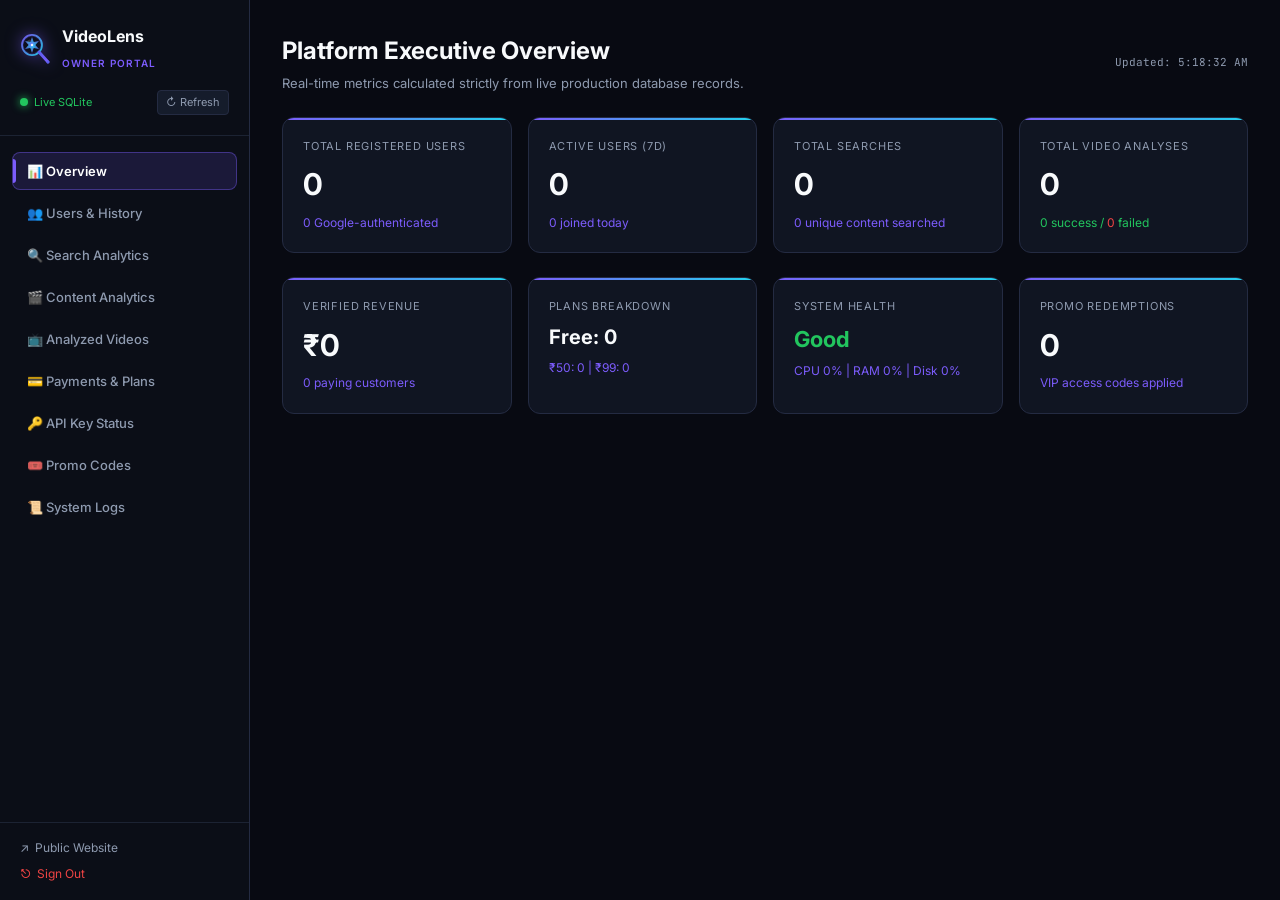
==== templates/admin.html @ c4b5bb5e "Initial commit: VideoLens Production Platform" ====
<!DOCTYPE html>
<html lang="en">
<head>
    <meta charset="UTF-8">
    <meta name="viewport" content="width=device-width, initial-scale=1.0">
    <title>VideoLens — Private Owner & Admin Portal</title>
    <link rel="icon" type="image/svg+xml" href="/static/logo.svg">
    <link rel="shortcut icon" href="/static/logo.svg">
    <link rel="stylesheet" href="/static/style.css">
    <link rel="preconnect" href="https://fonts.googleapis.com">
    <link href="https://fonts.googleapis.com/css2?family=Inter:wght@400;500;600;700;800&family=JetBrains+Mono:wght@400;500;600&display=swap" rel="stylesheet">
    <style>
        :root {
            --bg-base: #080A12;
            --bg-card: #101522;
            --bg-elevated: #151C2B;
            --border-ui: #242B42;
            --border-subtle: #1C2333;
            --text-main: #F8FAFC;
            --text-muted: #8E9AAF;
            --accent-purple: #7C5CFC;
            --accent-cyan: #22D3EE;
            --accent-green: #22C55E;
            --accent-red: #EF4444;
            --accent-amber: #F59E0B;
        }
        body { margin: 0; background: var(--bg-base); color: var(--text-main); font-family: 'Inter', sans-serif; overflow-x: hidden; }
        .admin-layout { display: flex; min-height: 100vh; }
        .admin-sidebar { width: 250px; background: #0B0E17; border-right: 1px solid var(--border-ui); display: flex; flex-direction: column; flex-shrink: 0; }
        .admin-sidebar-header { padding: 24px 20px 20px; border-bottom: 1px solid var(--border-subtle); }
        .admin-sidebar-nav { flex: 1; padding: 16px 12px; display: flex; flex-direction: column; gap: 4px; }
        .side-nav-btn { display: flex; align-items: center; gap: 10px; width: 100%; padding: 10px 14px; background: transparent; border: 1px solid transparent; border-radius: 8px; color: var(--text-muted); font-size: 13px; font-weight: 500; cursor: pointer; text-align: left; transition: all 0.2s; }
        .side-nav-btn:hover { background: var(--bg-elevated); color: var(--text-main); }
        .side-nav-btn.active { background: rgba(124, 92, 252, 0.15); border-color: rgba(124, 92, 252, 0.4); color: #fff; font-weight: 600; }
        .admin-content { flex: 1; padding: 32px; overflow-y: auto; max-width: calc(100vw - 250px); box-sizing: border-box; }
        .panel { display: none; }
        .panel.active { display: block; }

        /* Stats Grids */
        .stats-grid-top { display: grid; grid-template-columns: repeat(auto-fit, minmax(200px, 1fr)); gap: 16px; margin-bottom: 24px; }
        .stat-card { background: var(--bg-card); border: 1px solid var(--border-ui); border-radius: 12px; padding: 20px; position: relative; overflow: hidden; }
        .stat-card::before { content:''; position:absolute; top:0; left:0; right:0; height:2px; background:linear-gradient(90deg, var(--accent-purple), var(--accent-cyan)); }
        .stat-val { font-size: 30px; font-weight: 700; color: var(--text-main); margin-top: 6px; }
        .stat-lbl { font-size: 11px; text-transform: uppercase; letter-spacing: 0.8px; color: var(--text-muted); }
        .stat-sub { font-size: 12px; color: var(--accent-purple); margin-top: 6px; }

        /* Tables & Cards */
        .glass-card { background: var(--bg-card); border: 1px solid var(--border-ui); border-radius: 12px; padding: 20px; margin-bottom: 24px; box-shadow: 0 4px 20px rgba(0,0,0,0.3); }
        .admin-table { width: 100%; border-collapse: collapse; text-align: left; font-size: 13px; }
        .admin-table th { background: var(--bg-elevated); padding: 12px 16px; font-size: 11px; text-transform: uppercase; letter-spacing: 0.8px; color: var(--text-muted); border-bottom: 1px solid var(--border-ui); }
        .admin-table td { padding: 14px 16px; border-bottom: 1px solid var(--border-subtle); vertical-align: middle; }
        .admin-table tr:hover td { background: rgba(124, 92, 252, 0.03); }

        /* Badges */
        .badge { display: inline-block; padding: 3px 8px; border-radius: 4px; font-size: 11px; font-weight: 600; text-transform: uppercase; }
        .badge-green { background: rgba(34, 197, 94, 0.15); color: var(--accent-green); border: 1px solid rgba(34, 197, 94, 0.3); }
        .badge-purple { background: rgba(124, 92, 252, 0.15); color: #A78BFA; border: 1px solid rgba(124, 92, 252, 0.3); }
        .badge-blue { background: rgba(59, 130, 246, 0.15); color: #60A5FA; border: 1px solid rgba(59, 130, 246, 0.3); }
        .badge-red { background: rgba(239, 68, 68, 0.15); color: var(--accent-red); border: 1px solid rgba(239, 68, 68, 0.3); }

        /* Modal Inspector */
        .modal-overlay { position: fixed; inset: 0; background: rgba(0,0,0,0.75); backdrop-filter: blur(4px); display: none; align-items: center; justify-content: center; z-index: 1000; padding: 20px; }
        .modal-overlay.open { display: flex; }
        .modal-box { background: var(--bg-card); border: 1px solid var(--border-ui); border-radius: 16px; width: 100%; max-width: 900px; max-height: 85vh; display: flex; flex-direction: column; overflow: hidden; box-shadow: 0 20px 60px rgba(0,0,0,0.7); }
        .modal-header { padding: 20px 24px; border-bottom: 1px solid var(--border-ui); display: flex; align-items: center; justify-content: space-between; }
        .modal-body { padding: 24px; overflow-y: auto; flex: 1; }
        .modal-close { background: none; border: none; color: var(--text-muted); font-size: 20px; cursor: pointer; }
        .modal-close:hover { color: #fff; }

        .pulse-dot { width: 8px; height: 8px; border-radius: 50%; background: var(--accent-green); box-shadow: 0 0 8px var(--accent-green); animation: pulse 2s infinite; }
        @keyframes pulse { 0% { opacity: 1; } 50% { opacity: 0.4; } 100% { opacity: 1; } }
        .log-stream { background: #05070D; border: 1px solid var(--border-ui); color: #CBD5E1; font-family: 'JetBrains Mono', monospace; padding: 16px; border-radius: 8px; height: 420px; overflow-y: auto; font-size: 12px; }
        .log-error { color: var(--accent-red); }
        .log-warning { color: var(--accent-amber); }
        .log-info { color: #94A3B8; }
    </style>
</head>
<body>
    <div class="admin-layout">

        <!-- Sidebar -->
        <aside class="admin-sidebar">
            <div class="admin-sidebar-header">
                <div style="display:flex; align-items:center; gap:10px;">
                    <img src="/static/logo.svg" alt="VideoLens" width="32" height="32" style="filter: drop-shadow(0 0 8px rgba(124,92,252,0.6));">
                    <div>
                        <h2 style="font-size: 16px; font-weight: 700; margin:0;">VideoLens</h2>
                        <span style="font-size: 10px; text-transform: uppercase; color: var(--accent-purple); letter-spacing: 1px; font-weight: 600;">Owner Portal</span>
                    </div>
                </div>
                <div style="display:flex; align-items:center; justify-content:space-between; margin-top:16px;">
                    <div style="display:flex; align-items:center; gap:6px; font-size:11px; color:var(--accent-green);">
                        <span class="pulse-dot"></span>
                        <span>Live SQLite</span>
                    </div>
                    <button onclick="loadAdminDashboard()" style="background:var(--bg-elevated); border:1px solid var(--border-ui); color:var(--text-muted); font-size:11px; cursor:pointer; padding:3px 8px; border-radius:4px;" title="Refresh now">↻ Refresh</button>
                </div>
            </div>

            <nav class="admin-sidebar-nav">
                <button class="side-nav-btn active" onclick="switchAdminTab('overview', this)">📊 Overview</button>
                <button class="side-nav-btn" onclick="switchAdminTab('users', this)">👥 Users & History</button>
                <button class="side-nav-btn" onclick="switchAdminTab('search', this)">🔍 Search Analytics</button>
                <button class="side-nav-btn" onclick="switchAdminTab('content', this)">🎬 Content Analytics</button>
                <button class="side-nav-btn" onclick="switchAdminTab('videos', this)">📺 Analyzed Videos</button>
                <button class="side-nav-btn" onclick="switchAdminTab('payments', this)">💳 Payments & Plans</button>
                <button class="side-nav-btn" onclick="switchAdminTab('keys', this)">🔑 API Key Status</button>
                <button class="side-nav-btn" onclick="switchAdminTab('codes', this)">🎟️ Promo Codes</button>
                <button class="side-nav-btn" onclick="switchAdminTab('logs', this)">📜 System Logs</button>
            </nav>

            <div style="padding: 16px 20px; border-top: 1px solid var(--border-subtle); display:flex; flex-direction:column; gap:8px;">
                <a href="/" target="_blank" style="color:var(--text-muted); text-decoration:none; font-size:12px; display:flex; align-items:center; gap:6px;">
                    <span>↗</span> Public Website
                </a>
                <a href="/admin/logout" style="color:#EF4444; text-decoration:none; font-size:12px; display:flex; align-items:center; gap:6px;">
                    <span>⎋</span> Sign Out
                </a>
            </div>
        </aside>

        <!-- Main Workspace -->
        <main class="admin-content">

            <!-- 1. OVERVIEW TAB -->
            <div id="tab-overview" class="panel active">
                <div style="display:flex; justify-content:space-between; align-items:center; margin-bottom:24px;">
                    <div>
                        <h1 style="font-size:24px; font-weight:700; margin:0 0 4px 0;">Platform Executive Overview</h1>
                        <p style="font-size:13px; color:var(--text-muted); margin:0;">Real-time metrics calculated strictly from live production database records.</p>
                    </div>
                    <div id="lastUpdated" style="font-size:11px; color:var(--text-muted); font-family:'JetBrains Mono', monospace;">Updated: Just now</div>
                </div>

                <!-- User & Traffic Metrics -->
                <div class="stats-grid-top">
                    <div class="stat-card">
                        <div class="stat-lbl">Total Registered Users</div>
                        <div class="stat-val" id="statUsers">0</div>
                        <div class="stat-sub"><span id="statGoogleUsers">0</span> Google-authenticated</div>
                    </div>
                    <div class="stat-card">
                        <div class="stat-lbl">Active Users (7d)</div>
                        <div class="stat-val" id="statActiveWeek">0</div>
                        <div class="stat-sub"><span id="statTodayUsers">0</span> joined today</div>
                    </div>
                    <div class="stat-card">
                        <div class="stat-lbl">Total Searches</div>
                        <div class="stat-val" id="statSearches">0</div>
                        <div class="stat-sub"><span id="statUniqueSearchContent">0</span> unique content searched</div>
                    </div>
                    <div class="stat-card">
                        <div class="stat-lbl">Total Video Analyses</div>
                        <div class="stat-val" id="statProcessing">0</div>
                        <div class="stat-sub" style="color:var(--accent-green);"><span id="statProcSuccess">0</span> success / <span id="statProcFailed" style="color:var(--accent-red);">0</span> failed</div>
                    </div>
                </div>

                <div class="stats-grid-top">
                    <div class="stat-card">
                        <div class="stat-lbl">Verified Revenue</div>
                        <div class="stat-val" id="statRevenue">₹0</div>
                        <div class="stat-sub"><span id="statPayingUsers">0</span> paying customers</div>
                    </div>
                    <div class="stat-card">
                        <div class="stat-lbl">Plans Breakdown</div>
                        <div class="stat-val" id="statFreeUsers" style="font-size:20px;">Free: 0</div>
                        <div class="stat-sub">₹50: <span id="statPack10Users">0</span> | ₹99: <span id="statUnlimitedUsers">0</span></div>
                    </div>
                    <div class="stat-card">
                        <div class="stat-lbl">System Health</div>
                        <div class="stat-val" id="statHealth" style="color:var(--accent-green); font-size:22px;">Good</div>
                        <div class="stat-sub">CPU <span id="cpuVal">0%</span> | RAM <span id="ramVal">0%</span> | Disk <span id="diskVal">0%</span></div>
                    </div>
                    <div class="stat-card">
                        <div class="stat-lbl">Promo Redemptions</div>
                        <div class="stat-val" id="statRedemptions">0</div>
                        <div class="stat-sub">VIP access codes applied</div>
                    </div>
                </div>
            </div>

            <!-- 2. USERS & ACCOUNT HISTORY TAB -->
            <div id="tab-users" class="panel">
                <div style="display:flex; justify-content:space-between; align-items:center; margin-bottom:20px;">
                    <div>
                        <h2 style="margin:0 0 4px 0;">User Accounts & History Inspection</h2>
                        <p style="font-size:13px; color:var(--text-muted); margin:0;">Click any user row to inspect their account-specific search and content history.</p>
                    </div>
                    <input type="text" id="userSearchInput" placeholder="Filter users by name or email..." oninput="filterUsersTable(this.value)" style="background:var(--bg-elevated); border:1px solid var(--border-ui); border-radius:8px; padding:8px 14px; color:#fff; font-size:13px; width:260px;">
                </div>

                <div class="glass-card" style="padding:0; overflow-x:auto;">
                    <table class="admin-table">
                        <thead>
                            <tr>
                                <th>User</th>
                                <th>Email</th>
                                <th>Plan</th>
                                <th>Quota Used</th>
                                <th>Logins</th>
                                <th>Registered</th>
                                <th>Last Active</th>
                                <th>Actions</th>
                            </tr>
                        </thead>
                        <tbody id="usersTableBody"></tbody>
                    </table>
                </div>
            </div>

            <!-- 3. SEARCH ANALYTICS TAB -->
            <div id="tab-search" class="panel">
                <div style="margin-bottom:20px;">
                    <h2 style="margin:0 0 4px 0;">Search Analytics & Query Stream</h2>
                    <p style="font-size:13px; color:var(--text-muted); margin:0;">Real user search frequency, most searched content, and query trends.</p>
                </div>

                <div class="stats-grid-top">
                    <div class="stat-card">
                        <div class="stat-lbl">Searches Today</div>
                        <div class="stat-val" id="searchTodayVal">0</div>
                    </div>
                    <div class="stat-card">
                        <div class="stat-lbl">Searches This Week</div>
                        <div class="stat-val" id="searchWeekVal">0</div>
                    </div>
                    <div class="stat-card">
                        <div class="stat-lbl">Searches This Month</div>
                        <div class="stat-val" id="searchMonthVal">0</div>
                    </div>
                    <div class="stat-card">
                        <div class="stat-lbl">Unique Searchers</div>
                        <div class="stat-val" id="searchUniqueUsersVal">0</div>
                    </div>
                </div>

                <div style="display:grid; grid-template-columns: 1fr 1fr; gap:20px;">
                    <div class="glass-card">
                        <h3 style="margin-top:0; font-size:15px;">🔥 Most Searched Content</h3>
                        <table class="admin-table">
                            <thead><tr><th>Content</th><th>Searches</th><th>Unique Searchers</th></tr></thead>
                            <tbody id="mostSearchedBody"></tbody>
                        </table>
                    </div>

                    <div class="glass-card">
                        <h3 style="margin-top:0; font-size:15px;">⚡ Recent Search Events</h3>
                        <table class="admin-table">
                            <thead><tr><th>Query</th><th>User</th><th>Timestamp</th></tr></thead>
                            <tbody id="recentSearchesBody"></tbody>
                        </table>
                    </div>
                </div>
            </div>

            <!-- 4. CONTENT ANALYTICS TAB -->
            <div id="tab-content" class="panel">
                <div style="margin-bottom:20px;">
                    <h2 style="margin:0 0 4px 0;">Content-Level Aggregate Analytics</h2>
                    <p style="font-size:13px; color:var(--text-muted); margin:0;">Aggregated statistics per content item across all users, with user interaction breakdown.</p>
                </div>

                <div class="glass-card" style="padding:0; overflow-x:auto;">
                    <table class="admin-table">
                        <thead>
                            <tr>
                                <th>Content Title / Video ID</th>
                                <th>Total Searches</th>
                                <th>Unique Users</th>
                                <th>Processing Requests</th>
                                <th>Success / Failed</th>
                                <th>Last Interacted</th>
                                <th>Action</th>
                            </tr>
                        </thead>
                        <tbody id="contentAnalyticsBody"></tbody>
                    </table>
                </div>
            </div>

            <!-- 5. ANALYZED VIDEOS TAB -->
            <div id="tab-videos" class="panel">
                <div style="margin-bottom:20px;">
                    <h2 style="margin:0 0 4px 0;">Analyzed Videos Dossier</h2>
                    <p style="font-size:13px; color:var(--text-muted); margin:0;">Full record of processed video transcripts, intelligence models, and results.</p>
                </div>
                <div class="glass-card" style="padding:0; overflow-x:auto;">
                    <table class="admin-table">
                        <thead>
                            <tr>
                                <th>Video</th>
                                <th>Creator</th>
                                <th>Duration</th>
                                <th>Status</th>
                                <th>Analyzed Date</th>
                            </tr>
                        </thead>
                        <tbody id="videosTableBody"></tbody>
                    </table>
                </div>
            </div>

            <!-- 6. PAYMENTS & PLANS TAB -->
            <div id="tab-payments" class="panel">
                <div style="margin-bottom:20px;">
                    <h2 style="margin:0 0 4px 0;">Payments & Subscription Status</h2>
                    <p style="font-size:13px; color:var(--text-muted); margin:0;">Verified transactions for ₹50 and ₹99 paid tiers.</p>
                </div>

                <div class="stats-grid-top">
                    <div class="stat-card">
                        <div class="stat-lbl">Total Verified Revenue</div>
                        <div class="stat-val" id="payTotalRev">₹0</div>
                    </div>
                    <div class="stat-card">
                        <div class="stat-lbl">Paying Customers</div>
                        <div class="stat-val" id="payPayingCustomers">0</div>
                    </div>
                    <div class="stat-card">
                        <div class="stat-lbl">Verified Transactions</div>
                        <div class="stat-val" id="payTxnCount">0</div>
                    </div>
                </div>

                <div class="glass-card" style="padding:0; overflow-x:auto;">
                    <table class="admin-table">
                        <thead>
                            <tr>
                                <th>Payment ID</th>
                                <th>Customer</th>
                                <th>Plan</th>
                                <th>Amount</th>
                                <th>Status</th>
                                <th>Provider</th>
                                <th>Date</th>
                            </tr>
                        </thead>
                        <tbody id="paymentsTableBody"></tbody>
                    </table>
                </div>
            </div>

            <!-- 7. API KEYS TAB -->
            <div id="tab-keys" class="panel">
                <div style="margin-bottom:20px;">
                    <h2 style="margin:0 0 4px 0;">Gemini AI Keys Pool Monitor</h2>
                    <p style="font-size:13px; color:var(--text-muted); margin:0;">Daily quotas, requests, and health status per API key.</p>
                </div>
                <div class="glass-card" style="padding:0;">
                    <table class="admin-table">
                        <thead><tr><th>Key Prefix</th><th>Status</th><th>Requests Today</th><th>Last Used</th></tr></thead>
                        <tbody id="keysTableBody"></tbody>
                    </table>
                </div>
            </div>

            <!-- 8. PROMO CODES TAB -->
            <div id="tab-codes" class="panel">
                <div style="margin-bottom:20px;">
                    <h2 style="margin:0 0 4px 0;">Generate Promo & VIP Access Codes</h2>
                    <p style="font-size:13px; color:var(--text-muted); margin:0;">Create redeemable vouchers for ₹50 starter, ₹70 pack, or ₹99 unlimited.</p>
                </div>
                <div class="glass-card" style="display:flex; gap:16px; align-items:center;">
                    <select id="codePlan" style="padding:10px 14px; border-radius:8px; background:var(--bg-elevated); border:1px solid var(--border-ui); color:#fff;">
                        <option value="10">10-Video Pack (₹50)</option>
                        <option value="50">50-Video Pack (₹70)</option>
                        <option value="unlimited">Unlimited Pro (₹99)</option>
                    </select>
                    <input type="number" id="codeCount" value="5" min="1" max="50" style="padding:10px; border-radius:8px; width:70px; background:var(--bg-elevated); border:1px solid var(--border-ui); color:#fff;">
                    <button class="btn-primary" onclick="generateCodes()" style="padding:10px 18px; border-radius:8px; background:linear-gradient(135deg, var(--accent-purple), var(--accent-cyan)); border:none; color:#fff; font-weight:600; cursor:pointer;">Generate Codes</button>
                </div>
                <div id="generatedCodesList" style="margin-top:20px; font-family:'JetBrains Mono', monospace;"></div>
            </div>

            <!-- 9. SYSTEM LOGS TAB -->
            <div id="tab-logs" class="panel">
                <div style="margin-bottom:20px;">
                    <h2 style="margin:0 0 4px 0;">Live System Logs</h2>
                    <p style="font-size:13px; color:var(--text-muted); margin:0;">In-memory and persisted application audit trail.</p>
                </div>
                <div class="log-stream" id="logStream"></div>
            </div>

        </main>
    </div>

    <!-- User Account History Inspection Modal -->
    <div id="userInspectModal" class="modal-overlay" onclick="if(event.target === this) closeUserModal()">
        <div class="modal-box">
            <div class="modal-header">
                <div style="display:flex; align-items:center; gap:12px;">
                    <div id="inspectUserAvatar"></div>
                    <div>
                        <h3 id="inspectUserName" style="margin:0; font-size:16px;">User History</h3>
                        <p id="inspectUserEmail" style="margin:2px 0 0 0; font-size:12px; color:var(--text-muted);"></p>
                    </div>
                </div>
                <button class="modal-close" onclick="closeUserModal()">✕</button>
            </div>
            <div class="modal-body">
                <div class="stats-grid-top" style="margin-bottom:20px;">
                    <div class="stat-card" style="padding:14px;">
                        <div class="stat-lbl">Searches</div>
                        <div class="stat-val" id="inspectUserSearches" style="font-size:22px;">0</div>
                    </div>
                    <div class="stat-card" style="padding:14px;">
                        <div class="stat-lbl">Unique Content</div>
                        <div class="stat-val" id="inspectUserUnique" style="font-size:22px;">0</div>
                    </div>
                    <div class="stat-card" style="padding:14px;">
                        <div class="stat-lbl">Analyses</div>
                        <div class="stat-val" id="inspectUserProc" style="font-size:22px;">0</div>
                    </div>
                    <div class="stat-card" style="padding:14px;">
                        <div class="stat-lbl">Success / Failed</div>
                        <div class="stat-val" id="inspectUserSuccessRate" style="font-size:18px; color:var(--accent-green);">0 / 0</div>
                    </div>
                </div>

                <h4 style="margin:0 0 12px 0; font-size:14px;">Account-Specific Activity Log</h4>
                <div style="max-height: 380px; overflow-y:auto; border:1px solid var(--border-ui); border-radius:8px;">
                    <table class="admin-table">
                        <thead>
                            <tr>
                                <th>Content</th>
                                <th>Action</th>
                                <th>Status</th>
                                <th>Plan</th>
                                <th>Timestamp</th>
                            </tr>
                        </thead>
                        <tbody id="inspectUserTableBody"></tbody>
                    </table>
                </div>
            </div>
        </div>
    </div>

    <!-- Content Interaction Modal -->
    <div id="contentInspectModal" class="modal-overlay" onclick="if(event.target === this) closeContentModal()">
        <div class="modal-box">
            <div class="modal-header">
                <div>
                    <h3 id="inspectContentTitle" style="margin:0; font-size:16px;">Content Analytics</h3>
                    <p id="inspectContentId" style="margin:2px 0 0 0; font-size:12px; color:var(--text-muted); font-family:'JetBrains Mono', monospace;"></p>
                </div>
                <button class="modal-close" onclick="closeContentModal()">✕</button>
            </div>
            <div class="modal-body">
                <div class="stats-grid-top" style="margin-bottom:20px;">
                    <div class="stat-card" style="padding:14px;">
                        <div class="stat-lbl">Total Searches</div>
                        <div class="stat-val" id="inspectContentSearches" style="font-size:22px;">0</div>
                    </div>
                    <div class="stat-card" style="padding:14px;">
                        <div class="stat-lbl">Unique Searchers</div>
                        <div class="stat-val" id="inspectContentUsers" style="font-size:22px;">0</div>
                    </div>
                    <div class="stat-card" style="padding:14px;">
                        <div class="stat-lbl">Processing Requests</div>
                        <div class="stat-val" id="inspectContentProc" style="font-size:22px;">0</div>
                    </div>
                    <div class="stat-card" style="padding:14px;">
                        <div class="stat-lbl">Success Rate</div>
                        <div class="stat-val" id="inspectContentSuccess" style="font-size:20px; color:var(--accent-green);">100%</div>
                    </div>
                </div>

                <h4 style="margin:0 0 12px 0; font-size:14px;">User Interactions Breakdown (Independent Accounts)</h4>
                <div style="max-height: 380px; overflow-y:auto; border:1px solid var(--border-ui); border-radius:8px;">
                    <table class="admin-table">
                        <thead>
                            <tr>
                                <th>User Account</th>
                                <th>Email</th>
                                <th>Searched Count</th>
                                <th>Processed Count</th>
                                <th>Last Interacted</th>
                            </tr>
                        </thead>
                        <tbody id="inspectContentUsersBody"></tbody>
                    </table>
                </div>
            </div>
        </div>
    </div>

    <script>
        let allUsersData = [];

        function switchAdminTab(tabId, btn) {
            document.querySelectorAll('.panel').forEach(p => p.classList.remove('active'));
            document.querySelectorAll('.side-nav-btn').forEach(b => b.classList.remove('active'));
            const target = document.getElementById('tab-' + tabId);
            if (target) target.classList.add('active');
            if (btn) btn.classList.add('active');
        }

        async function loadAdminDashboard() {
            try {
                const [statsRes, healthRes, usersRes, videosRes, searchRes, contentRes, payRes, keysRes, logsRes] = await Promise.all([
                    fetch('/admin/api/stats').then(r => r.json()).catch(() => ({})),
                    fetch('/admin/api/health').then(r => r.json()).catch(() => ({})),
                    fetch('/admin/api/users').then(r => r.json()).catch(() => ([])),
                    fetch('/admin/api/videos').then(r => r.json()).catch(() => ([])),
                    fetch('/admin/api/search-stats').then(r => r.json()).catch(() => ({})),
                    fetch('/admin/api/content-analytics').then(r => r.json()).catch(() => ([])),
                    fetch('/admin/api/payments').then(r => r.json()).catch(() => ({})),
                    fetch('/admin/api/api-keys').then(r => r.json()).catch(() => ([])),
                    fetch('/admin/api/logs').then(r => r.json()).catch(() => ([]))
                ]);

                renderOverview(statsRes, healthRes);
                renderUsers(usersRes);
                renderVideos(videosRes);
                renderSearchAnalytics(searchRes);
                renderContentAnalytics(contentRes);
                renderPayments(payRes);
                renderKeys(keysRes);
                renderLogs(logsRes);

                const now = new Date();
                document.getElementById('lastUpdated').textContent = 'Updated: ' + now.toLocaleTimeString();
            } catch (e) {
                console.warn('Admin load error:', e);
            }
        }

        function renderOverview(stats, health) {
            document.getElementById('statUsers').textContent = stats.total_users ?? 0;
            document.getElementById('statGoogleUsers').textContent = stats.google_users ?? 0;
            document.getElementById('statActiveWeek').textContent = stats.active_users_week ?? 0;
            document.getElementById('statTodayUsers').textContent = stats.today_users ?? 0;

            document.getElementById('statSearches').textContent = stats.total_searches ?? 0;
            document.getElementById('statUniqueSearchContent').textContent = stats.unique_search_content ?? 0;

            document.getElementById('statProcessing').textContent = stats.total_processing ?? 0;
            document.getElementById('statProcSuccess').textContent = stats.processing_success ?? 0;
            document.getElementById('statProcFailed').textContent = stats.processing_failed ?? 0;

            document.getElementById('statRevenue').textContent = '₹' + (stats.verified_revenue ?? 0);
            document.getElementById('statPayingUsers').textContent = stats.paying_users ?? 0;

            const plans = stats.plan_breakdown || {};
            document.getElementById('statFreeUsers').textContent = 'Free: ' + (plans['free'] || 0);
            document.getElementById('statPack10Users').textContent = plans['pack10'] || 0;
            document.getElementById('statUnlimitedUsers').textContent = plans['unlimited'] || 0;

            document.getElementById('statRedemptions').textContent = stats.total_redemptions ?? 0;

            if (health) {
                document.getElementById('cpuVal').textContent = (health.cpu_percent || 0) + '%';
                document.getElementById('ramVal').textContent = (health.ram_percent || 0) + '%';
                document.getElementById('diskVal').textContent = (health.disk_percent || 0) + '%';
            }
        }

        function renderUsers(users) {
            allUsersData = users || [];
            filterUsersTable(document.getElementById('userSearchInput')?.value || '');
        }

        function filterUsersTable(filterVal) {
            const query = (filterVal || '').toLowerCase().trim();
            const tbody = document.getElementById('usersTableBody');
            const filtered = allUsersData.filter(u => {
                const name = (u.name || '').toLowerCase();
                const email = (u.email || '').toLowerCase();
                return name.includes(query) || email.includes(query);
            });

            if (!filtered.length) {
                tbody.innerHTML = '<tr><td colspan="8" style="text-align:center; color:var(--text-muted); padding:32px;">No users match your filter</td></tr>';
                return;
            }

            tbody.innerHTML = filtered.map(u => {
                const planBadge = u.plan === 'unlimited' ? 'badge-purple' : (u.plan === 'pack10' ? 'badge-blue' : '');
                const tsJoined = u.created_at ? u.created_at.slice(0, 10) : '—';
                const tsActive = u.last_active ? u.last_active.slice(0, 16).replace('T', ' ') : '—';
                return `
                    <tr>
                        <td>
                            <div style="display:flex; align-items:center; gap:8px;">
                                ${u.avatar_url ? `<img src="${escHtml(u.avatar_url)}" style="width:26px; height:26px; border-radius:50%; object-fit:cover;">` : '<span style="font-size:16px;">👤</span>'}
                                <strong>${escHtml(u.name || 'User')}</strong>
                            </div>
                        </td>
                        <td>${escHtml(u.email || '—')}</td>
                        <td><span class="badge ${planBadge}">${escHtml(u.plan || 'free')}</span></td>
                        <td>${u.quota_used ?? 0} / ${u.quota_limit < 0 ? '∞' : (u.quota_limit ?? 5)}</td>
                        <td>${u.login_count ?? 1}</td>
                        <td style="color:var(--text-muted); font-size:12px;">${tsJoined}</td>
                        <td style="color:var(--text-muted); font-size:12px;">${tsActive}</td>
                        <td>
                            <button onclick="inspectUser('${u.id}')" style="padding:4px 10px; background:var(--bg-elevated); border:1px solid var(--border-ui); color:var(--accent-purple); border-radius:6px; cursor:pointer; font-weight:600; font-size:11px;">Inspect History →</button>
                        </td>
                    </tr>
                `;
            }).join('');
        }

        async function inspectUser(userId) {
            try {
                const res = await fetch(`/admin/api/user/${userId}/history`);
                if (!res.ok) throw new Error('Failed to fetch user history');
                const data = await res.json();
                const history = data.history?.items || [];
                const summary = data.summary || {};

                // Find user info
                const user = allUsersData.find(u => u.id === userId) || {};
                document.getElementById('inspectUserName').textContent = user.name || 'User Details';
                document.getElementById('inspectUserEmail').textContent = user.email || userId;
                document.getElementById('inspectUserAvatar').innerHTML = user.avatar_url 
                    ? `<img src="${escHtml(user.avatar_url)}" style="width:36px; height:36px; border-radius:50%; object-fit:cover;">`
                    : '<div style="width:36px; height:36px; border-radius:50%; background:var(--accent-purple); display:flex; align-items:center; justify-content:center; color:#fff; font-weight:700;">U</div>';

                document.getElementById('inspectUserSearches').textContent = summary.total_searches ?? 0;
                document.getElementById('inspectUserUnique').textContent = summary.unique_content ?? 0;
                document.getElementById('inspectUserProc').textContent = summary.total_processing ?? 0;
                document.getElementById('inspectUserSuccessRate').textContent = `${summary.successful_processing ?? 0} / ${summary.failed_processing ?? 0}`;

                const tbody = document.getElementById('inspectUserTableBody');
                if (!history.length) {
                    tbody.innerHTML = '<tr><td colspan="5" style="text-align:center; padding:24px; color:var(--text-muted);">No activity records for this account yet.</td></tr>';
                } else {
                    tbody.innerHTML = history.map(item => `
                        <tr>
                            <td>
                                <div><strong>${escHtml(item.content_title || item.content_id)}</strong></div>
                                <div style="font-size:11px; color:var(--text-muted); font-family:monospace;">${escHtml(item.query || item.content_id)}</div>
                            </td>
                            <td><span class="badge ${item.action === 'search' ? 'badge-blue' : 'badge-purple'}">${escHtml(item.action)}</span></td>
                            <td><span class="badge ${item.status === 'success' || item.status === 'completed' ? 'badge-green' : 'badge-red'}">${escHtml(item.status)}</span></td>
                            <td><span style="font-size:11px; color:var(--text-muted); text-transform:uppercase;">${escHtml(item.plan_at_time || 'free')}</span></td>
                            <td style="font-size:11px; color:var(--text-muted);">${(item.created_at || '').slice(0, 16).replace('T', ' ')}</td>
                        </tr>
                    `).join('');
                }

                document.getElementById('userInspectModal').classList.add('open');
            } catch (e) {
                alert('Could not load user activity history.');
            }
        }

        function closeUserModal() {
            document.getElementById('userInspectModal').classList.remove('open');
        }

        function renderSearchAnalytics(data) {
            document.getElementById('searchTodayVal').textContent = data.searches_today ?? 0;
            document.getElementById('searchWeekVal').textContent = data.searches_week ?? 0;
            document.getElementById('searchMonthVal').textContent = data.searches_month ?? 0;
            document.getElementById('searchUniqueUsersVal').textContent = data.unique_searchers ?? 0;

            const mostBody = document.getElementById('mostSearchedBody');
            const most = data.most_searched || [];
            if (!most.length) {
                mostBody.innerHTML = '<tr><td colspan="3" style="text-align:center; color:var(--text-muted);">No search data yet</td></tr>';
            } else {
                mostBody.innerHTML = most.map(m => `
                    <tr>
                        <td>
                            <div><strong>${escHtml(m.content_title || m.content_id)}</strong></div>
                            <div style="font-size:11px; color:var(--text-muted); font-family:monospace;">${escHtml(m.content_id)}</div>
                        </td>
                        <td><strong>${m.search_count}</strong></td>
                        <td>${m.unique_searchers}</td>
                    </tr>
                `).join('');
            }

            const recBody = document.getElementById('recentSearchesBody');
            const rec = data.recent_searches || [];
            if (!rec.length) {
                recBody.innerHTML = '<tr><td colspan="3" style="text-align:center; color:var(--text-muted);">No recent searches</td></tr>';
            } else {
                recBody.innerHTML = rec.map(r => `
                    <tr>
                        <td><strong>${escHtml(r.content_title || r.query)}</strong></td>
                        <td>${escHtml(r.user_name || r.user_email || 'Guest')}</td>
                        <td style="font-size:11px; color:var(--text-muted);">${(r.created_at || '').slice(11, 19)}</td>
                    </tr>
                `).join('');
            }
        }

        function renderContentAnalytics(contents) {
            const tbody = document.getElementById('contentAnalyticsBody');
            if (!contents || !contents.length) {
                tbody.innerHTML = '<tr><td colspan="7" style="text-align:center; color:var(--text-muted); padding:32px;">No content interactions recorded yet.</td></tr>';
                return;
            }
            tbody.innerHTML = contents.map(c => `
                <tr>
                    <td>
                        <div><strong>${escHtml(c.content_title || c.content_id)}</strong></div>
                        <div style="font-size:11px; color:var(--text-muted); font-family:monospace;">ID: ${escHtml(c.content_id)}</div>
                    </td>
                    <td><strong>${c.total_searches ?? 0}</strong></td>
                    <td>${c.unique_searchers ?? 0}</td>
                    <td><strong>${c.total_processing ?? 0}</strong></td>
                    <td><span style="color:var(--accent-green); font-weight:600;">${c.successful_processing ?? 0}</span> / <span style="color:var(--accent-red);">${c.failed_processing ?? 0}</span></td>
                    <td style="font-size:12px; color:var(--text-muted);">${(c.last_activity || '').slice(0, 16).replace('T', ' ')}</td>
                    <td>
                        <button onclick="inspectContent('${escHtml(c.content_id)}')" style="padding:4px 10px; background:var(--bg-elevated); border:1px solid var(--border-ui); color:var(--accent-cyan); border-radius:6px; cursor:pointer; font-weight:600; font-size:11px;">Breakdown →</button>
                    </td>
                </tr>
            `).join('');
        }

        async function inspectContent(contentId) {
            try {
                const res = await fetch(`/admin/api/content/${encodeURIComponent(contentId)}`);
                if (!res.ok) throw new Error('Content not found');
                const data = await res.json();

                document.getElementById('inspectContentTitle').textContent = data.content_title || contentId;
                document.getElementById('inspectContentId').textContent = 'Content ID: ' + contentId;

                document.getElementById('inspectContentSearches').textContent = data.total_searches ?? 0;
                document.getElementById('inspectContentUsers').textContent = data.unique_searchers ?? 0;
                document.getElementById('inspectContentProc').textContent = data.total_processing ?? 0;

                const totalProc = (data.successful_processing ?? 0) + (data.failed_processing ?? 0);
                const pct = totalProc > 0 ? Math.round(((data.successful_processing ?? 0) / totalProc) * 100) : 100;
                document.getElementById('inspectContentSuccess').textContent = pct + '%';

                const tbody = document.getElementById('inspectContentUsersBody');
                const users = data.users_breakdown || [];
                if (!users.length) {
                    tbody.innerHTML = '<tr><td colspan="5" style="text-align:center; padding:24px; color:var(--text-muted);">No user breakdown available</td></tr>';
                } else {
                    tbody.innerHTML = users.map(u => `
                        <tr>
                            <td><strong>${escHtml(u.user_name || 'Guest')}</strong></td>
                            <td>${escHtml(u.user_email || '—')}</td>
                            <td><strong>${u.search_count ?? 0}</strong></td>
                            <td><strong>${u.process_count ?? 0}</strong></td>
                            <td style="font-size:11px; color:var(--text-muted);">${(u.last_interacted || '').slice(0, 16).replace('T', ' ')}</td>
                        </tr>
                    `).join('');
                }

                document.getElementById('contentInspectModal').classList.add('open');
            } catch (e) {
                alert('Could not load content breakdown.');
            }
        }

        function closeContentModal() {
            document.getElementById('contentInspectModal').classList.remove('open');
        }

        function renderVideos(videos) {
            const tbody = document.getElementById('videosTableBody');
            if (!videos || !videos.length) {
                tbody.innerHTML = '<tr><td colspan="5" style="text-align:center; color:var(--text-muted); padding:32px;">No videos analyzed yet</td></tr>';
                return;
            }
            tbody.innerHTML = videos.map(v => `
                <tr>
                    <td>
                        <a href="https://youtube.com/watch?v=${escHtml(v.video_id)}" target="_blank" style="color:var(--text-main); font-weight:600; text-decoration:none;">${escHtml(v.title || v.video_id)} ↗</a>
                    </td>
                    <td>${escHtml(v.author || '—')}</td>
                    <td>${escHtml(v.duration || '—')}</td>
                    <td><span class="badge badge-green">✓ Completed</span></td>
                    <td style="font-size:12px; color:var(--text-muted);">${(v.created_at || '').slice(0, 16).replace('T', ' ')}</td>
                </tr>
            `).join('');
        }

        function renderPayments(payData) {
            const stats = payData.stats || {};
            const payments = payData.payments || [];

            document.getElementById('payTotalRev').textContent = '₹' + (stats.total_revenue ?? 0);
            document.getElementById('payPayingCustomers').textContent = stats.paying_users ?? 0;
            document.getElementById('payTxnCount').textContent = stats.verified_count ?? 0;

            const tbody = document.getElementById('paymentsTableBody');
            if (!payments.length) {
                tbody.innerHTML = '<tr><td colspan="7" style="text-align:center; color:var(--text-muted); padding:32px;">No payments recorded yet</td></tr>';
                return;
            }
            tbody.innerHTML = payments.map(p => `
                <tr>
                    <td style="font-family:monospace; font-size:12px;">${escHtml(p.payment_id || p.id)}</td>
                    <td>
                        <div><strong>${escHtml(p.user_name || 'Customer')}</strong></div>
                        <div style="font-size:11px; color:var(--text-muted);">${escHtml(p.user_email || '—')}</div>
                    </td>
                    <td><span class="badge badge-purple">${escHtml(p.plan)}</span></td>
                    <td><strong>₹${p.amount}</strong></td>
                    <td><span class="badge badge-green">${escHtml(p.status)}</span></td>
                    <td style="font-size:12px; color:var(--text-muted); text-transform:uppercase;">${escHtml(p.provider)}</td>
                    <td style="font-size:12px; color:var(--text-muted);">${(p.created_at || '').slice(0, 16).replace('T', ' ')}</td>
                </tr>
            `).join('');
        }

        function renderKeys(keys) {
            const tbody = document.getElementById('keysTableBody');
            if (!keys || !keys.length) {
                tbody.innerHTML = '<tr><td colspan="4" style="text-align:center; color:var(--text-muted);">No key metrics yet</td></tr>';
                return;
            }
            tbody.innerHTML = keys.map(k => `
                <tr>
                    <td style="font-family:monospace;">${escHtml(k.key_prefix || '????')}...</td>
                    <td><span class="badge ${k.status === 'active' ? 'badge-green' : 'badge-red'}">${escHtml(k.status || 'active')}</span></td>
                    <td><strong>${k.requests_today ?? 0}</strong></td>
                    <td style="font-size:12px; color:var(--text-muted);">${(k.last_used || '').slice(0, 16).replace('T', ' ')}</td>
                </tr>
            `).join('');
        }

        function renderLogs(logs) {
            const container = document.getElementById('logStream');
            if (!logs || !logs.length) {
                container.innerHTML = '<div class="log-info">[INFO] No logs recorded yet.</div>';
                return;
            }
            container.innerHTML = logs.map(l => {
                const cls = l.level === 'ERROR' ? 'log-error' : (l.level === 'WARNING' ? 'log-warning' : 'log-info');
                const ts = (l.created_at || '').slice(0, 19).replace('T', ' ');
                return `<div class="${cls}">[${l.level}] ${ts} [${escHtml(l.source || 'app')}] — ${escHtml(l.message)}</div>`;
            }).join('');
            container.scrollTop = container.scrollHeight;
        }

        async function generateCodes() {
            const plan = document.getElementById('codePlan')?.value || '10';
            const count = document.getElementById('codeCount')?.value || 5;
            try {
                const res = await fetch('/admin/api/generate-codes', {
                    method: 'POST',
                    headers: { 'Content-Type': 'application/json' },
                    body: JSON.stringify({ plan, count })
                });
                const data = await res.json();
                const el = document.getElementById('generatedCodesList');
                if (data.codes && data.codes.length) {
                    el.innerHTML = `
                        <div style="background:var(--bg-elevated); border:1px solid var(--border-ui); border-radius:8px; padding:16px;">
                            <h4 style="margin:0 0 10px 0; color:var(--accent-green);">✓ Generated ${data.codes.length} Codes for ${data.plan}:</h4>
                            ${data.codes.map(c => `<div style="padding:4px 0;">${escHtml(c)}</div>`).join('')}
                        </div>
                    `;
                }
            } catch (e) {
                alert('Code generation failed');
            }
        }

        function escHtml(str) {
            return String(str || '').replace(/&/g, '&amp;').replace(/</g, '&lt;').replace(/>/g, '&gt;').replace(/"/g, '&quot;');
        }

        document.addEventListener('DOMContentLoaded', () => {
            loadAdminDashboard();
            setInterval(loadAdminDashboard, 10000); // Live poll every 10 seconds
        });
    </script>
</body>
</html>
---- static/style.css ----
/* ==========================================================================
   VIDEOLENS INTELLIGENCE PLATFORM — MASTER DESIGN SYSTEM
   Direction: Quiet luxury + advanced AI interface
   Bloomberg-style information density, calm, cinematic, data-rich
   ========================================================================== */

/* --------------------------------------------------------------------------
   1. DESIGN TOKENS (Strict Color Palette)
   -------------------------------------------------------------------------- */
:root {
  /* Surfaces & Backgrounds */
  --bg-primary: #080A12;
  --bg-secondary: #0B0F1A;
  --sidebar-bg: #0D1322;
  --surface-card: #111624;
  --surface-card-alt: #101522;
  --surface-elevated: #151B2A;
  --surface-elevated-alt: #151C2B;
  --surface-input: #101522;

  /* Crisp Borders */
  --border: #242B42;
  --border-subtle: rgba(255, 255, 255, 0.07);
  --border-hover: rgba(124, 92, 252, 0.35);
  --border-focus: #7C5CFC;

  /* Primary Brand & Accents */
  --purple-primary: #7C5CFC;
  --purple-deep: #5B3FD6;
  --purple-secondary: #5B3FD6;
  --blue-electric: #4F8CFF;
  --cyan: #22D3EE;

  /* Status Colors */
  --success: #22C55E;
  --positive: #22C55E;
  --warning: #F59E0B;
  --error: #EF4444;
  --danger: #EF4444;

  /* High-Contrast Typography */
  --text-primary: #F8FAFC;
  --text-secondary: #CBD5E1;
  --text-muted: #8B96A8;

  /* Restrained AI Gradients */
  --gradient-cta: linear-gradient(135deg, #7C3AED 0%, #5B5FEF 45%, #22D3EE 100%);
  --gradient-card-glow: radial-gradient(circle at 50% 0%, rgba(124, 92, 252, 0.08) 0%, transparent 70%);

  /* Spacing */
  --space-4: 4px;
  --space-8: 8px;
  --space-12: 12px;
  --space-16: 16px;
  --space-20: 20px;
  --space-24: 24px;
  --space-32: 32px;
  --space-40: 40px;
  --space-48: 48px;

  /* Radii */
  --radius-btn: 10px;
  --radius-input: 12px;
  --radius-card: 16px;
  --radius-panel: 20px;
  --radius-pill: 9999px;

  /* Shadows */
  --shadow-sm: 0 2px 8px rgba(0, 0, 0, 0.35);
  --shadow-card: 0 4px 24px rgba(0, 0, 0, 0.45);
  --shadow-card-hover: 0 8px 32px rgba(0, 0, 0, 0.6), 0 0 24px rgba(124, 92, 252, 0.08);
  --shadow-glow-purple: 0 0 24px rgba(124, 92, 252, 0.2);
  --shadow-glow-cyan: 0 0 20px rgba(34, 211, 238, 0.15);

  /* Motion Standards */
  --easing-smooth: cubic-bezier(0.22, 1, 0.36, 1);
  --dur-fast: 150ms;
  --dur-normal: 220ms;
  --dur-medium: 350ms;

  /* Dimensions */
  --sidebar-w-expanded: 230px;
  --sidebar-w-collapsed: 60px;
  --header-height: 56px;
}

/* --------------------------------------------------------------------------
   2. GLOBAL BASE & RESET
   -------------------------------------------------------------------------- */
*, *::before, *::after {
  box-sizing: border-box;
  margin: 0;
  padding: 0;
}

html {
  font-size: 16px;
  scroll-behavior: smooth;
}

body {
  font-family: 'Inter', -apple-system, BlinkMacSystemFont, "Segoe UI", Roboto, sans-serif;
  background-color: var(--bg-primary);
  background-image: 
    radial-gradient(1200px circle at 50% -80px, rgba(124, 92, 252, 0.07) 0%, rgba(79, 140, 255, 0.03) 40%, transparent 70%),
    radial-gradient(900px circle at 85% 320px, rgba(34, 211, 238, 0.02) 0%, transparent 60%),
    radial-gradient(800px circle at 15% 650px, rgba(124, 92, 252, 0.02) 0%, transparent 60%);
  background-attachment: fixed;
  color: var(--text-primary);
  line-height: 1.55;
  -webkit-font-smoothing: antialiased;
  -moz-osx-font-smoothing: grayscale;
  overflow-x: hidden;
  min-height: 100vh;
}

/* Scrollbars */
::-webkit-scrollbar {
  width: 6px;
  height: 6px;
}
::-webkit-scrollbar-track {
  background: transparent;
}
::-webkit-scrollbar-thumb {
  background: rgba(124, 92, 252, 0.25);
  border-radius: var(--radius-pill);
  transition: background var(--dur-fast) ease;
}
::-webkit-scrollbar-thumb:hover {
  background: rgba(124, 92, 252, 0.5);
}

button {
  background: none;
  border: none;
  color: inherit;
  font: inherit;
  cursor: pointer;
  outline: none;
}

input, textarea, select {
  font: inherit;
  color: inherit;
  outline: none;
}

a {
  text-decoration: none;
  color: inherit;
}

/* --------------------------------------------------------------------------
   3. ACCESSIBILITY & FOCUS
   -------------------------------------------------------------------------- */
:focus-visible {
  outline: 2px solid var(--purple-primary);
  outline-offset: 2px;
}

@media (prefers-reduced-motion: reduce) {
  *, *::before, *::after {
    animation-duration: 0.01ms !important;
    animation-iteration-count: 1 !important;
    transition-duration: 0.01ms !important;
    scroll-behavior: auto !important;
  }
}

/* --------------------------------------------------------------------------
   4. APP SHELL & TOP NAVIGATION
   -------------------------------------------------------------------------- */
.app-shell {
  display: flex;
  flex-direction: column;
  min-height: 100vh;
  position: relative;
}

.top-nav {
  height: var(--header-height);
  position: sticky;
  top: 0;
  z-index: 200;
  backdrop-filter: blur(20px);
  -webkit-backdrop-filter: blur(20px);
  background: rgba(8, 10, 18, 0.88);
  border-bottom: 1px solid var(--border);
  display: flex;
  align-items: center;
  justify-content: space-between;
  padding: 0 var(--space-24);
  gap: var(--space-16);
  transition: border-color var(--dur-normal) var(--easing-smooth);
}

.nav-brand {
  display: flex;
  align-items: center;
  gap: var(--space-12);
  cursor: pointer;
  user-select: none;
  flex-shrink: 0;
}

.brand-logo {
  width: 28px;
  height: 28px;
  display: flex;
  align-items: center;
  justify-content: center;
  color: var(--text-primary);
}

.brand-text {
  display: flex;
  flex-direction: column;
}

.brand-name {
  font-weight: 700;
  font-size: 15px;
  letter-spacing: -0.2px;
  color: var(--text-primary);
}

.brand-sub {
  font-size: 9.5px;
  text-transform: uppercase;
  letter-spacing: 0.8px;
  color: var(--text-muted);
  font-weight: 600;
}

.private-chip {
  background: rgba(34, 197, 94, 0.12);
  color: var(--success);
  font-size: 11px;
  font-weight: 600;
  padding: 2px 8px;
  border-radius: var(--radius-pill);
  border: 1px solid rgba(34, 197, 94, 0.25);
  margin-left: var(--space-8);
  display: inline-flex;
  align-items: center;
  gap: 4px;
}

/* Header Center URL Bar */
.nav-center-zone {
  flex: 1;
  max-width: 460px;
  display: flex;
  justify-content: center;
  transition: opacity var(--dur-normal) var(--easing-smooth), transform var(--dur-normal) var(--easing-smooth);
}

.nav-center-zone.hidden {
  display: none !important;
  opacity: 0;
  pointer-events: none;
}

.header-url-bar {
  display: flex;
  align-items: center;
  width: 100%;
  background: var(--surface-input);
  border: 1px solid var(--border);
  border-radius: var(--radius-input);
  padding: 3px 6px 3px 12px;
  transition: border-color var(--dur-fast) ease, box-shadow var(--dur-fast) ease;
}

.header-url-bar:focus-within {
  border-color: var(--purple-primary);
  box-shadow: 0 0 0 1px var(--purple-primary);
}

.header-url-bar input {
  flex: 1;
  background: transparent;
  border: none;
  font-size: 13px;
  color: var(--text-primary);
}

.header-url-bar input::placeholder {
  color: var(--text-muted);
}

.header-analyze-btn {
  background: var(--surface-elevated);
  border: 1px solid var(--border);
  border-radius: 8px;
  padding: 5px 12px;
  font-size: 12px;
  font-weight: 600;
  color: var(--text-secondary);
  transition: all var(--dur-fast) ease;
}

.header-analyze-btn:hover {
  background: var(--purple-primary);
  color: #fff;
  border-color: var(--purple-primary);
}

/* Nav Actions */
.nav-actions {
  display: flex;
  align-items: center;
  gap: var(--space-8);
  flex-shrink: 0;
}

.cmd-k-btn {
  background: var(--surface-card);
  border: 1px solid var(--border);
  border-radius: 8px;
  padding: 6px 10px;
  font-size: 12px;
  font-weight: 600;
  color: var(--text-muted);
  display: inline-flex;
  align-items: center;
  gap: 6px;
  font-family: 'JetBrains Mono', monospace;
  transition: all var(--dur-fast) ease;
}

.cmd-k-btn:hover {
  border-color: var(--border-hover);
  color: var(--text-primary);
}

.action-btn {
  padding: 6px 12px;
  font-size: 13px;
  font-weight: 500;
  color: var(--text-secondary);
  border-radius: 8px;
  transition: all var(--dur-fast) ease;
  display: inline-flex;
  align-items: center;
  gap: 6px;
}

.action-btn:hover {
  background: var(--surface-card);
  color: var(--text-primary);
}

.history-badge {
  background: rgba(124, 92, 252, 0.2);
  color: var(--purple-primary);
  font-size: 11px;
  font-weight: 700;
  padding: 1px 6px;
  border-radius: var(--radius-pill);
}

.support-amber-btn {
  background: rgba(245, 158, 11, 0.12);
  color: var(--warning);
  border: 1px solid rgba(245, 158, 11, 0.3);
  border-radius: 8px;
  padding: 6px 12px;
  font-size: 12.5px;
  font-weight: 600;
  display: inline-flex;
  align-items: center;
  gap: 5px;
  transition: all var(--dur-fast) ease;
}

.support-amber-btn:hover {
  background: rgba(245, 158, 11, 0.22);
  border-color: var(--warning);
  transform: translateY(-1px);
}

.new-analysis-cta {
  background: var(--gradient-cta);
  color: #fff;
  font-size: 13px;
  font-weight: 600;
  border-radius: 8px;
  padding: 6px 14px;
  box-shadow: 0 2px 10px rgba(124, 92, 252, 0.25);
  transition: all var(--dur-fast) ease;
}

.new-analysis-cta:hover {
  opacity: 0.95;
  transform: translateY(-1px);
  box-shadow: 0 4px 16px rgba(124, 92, 252, 0.4);
}

.new-analysis-cta:active {
  transform: translateY(0);
}

/* --------------------------------------------------------------------------
   5. SIDEBAR NAVIGATION
   -------------------------------------------------------------------------- */
.main-layout {
  display: flex;
  flex: 1;
  min-height: calc(100vh - var(--header-height));
  position: relative;
}

.sidebar {
  width: var(--sidebar-w-expanded);
  background: var(--sidebar-bg);
  border-right: 1px solid var(--border);
  display: flex;
  flex-direction: column;
  position: sticky;
  top: var(--header-height);
  height: calc(100vh - var(--header-height));
  transition: width var(--dur-normal) var(--easing-smooth);
  z-index: 100;
  flex-shrink: 0;
  overflow-y: auto;
  overflow-x: hidden;
}

.sidebar.collapsed {
  width: var(--sidebar-w-collapsed);
}

.sidebar-section {
  padding: var(--space-16) var(--space-8) var(--space-8);
}

.sidebar-heading {
  font-size: 10px;
  font-weight: 700;
  text-transform: uppercase;
  letter-spacing: 0.8px;
  color: var(--text-muted);
  padding: 0 var(--space-12) var(--space-8);
  white-space: nowrap;
  transition: opacity var(--dur-fast) ease;
}

.sidebar.collapsed .sidebar-heading {
  opacity: 0;
  pointer-events: none;
}

.sidebar-nav {
  display: flex;
  flex-direction: column;
  gap: 3px;
}

.side-nav-btn {
  width: 100%;
  height: 38px;
  display: flex;
  align-items: center;
  gap: var(--space-12);
  padding: 0 var(--space-12);
  border-radius: 8px;
  font-size: 13px;
  font-weight: 500;
  color: var(--text-secondary);
  position: relative;
  transition: all var(--dur-fast) var(--easing-smooth);
  white-space: nowrap;
}

.side-nav-btn .nav-icon {
  font-size: 15px;
  width: 20px;
  display: flex;
  align-items: center;
  justify-content: center;
  flex-shrink: 0;
  color: var(--text-muted);
  transition: color var(--dur-fast) ease;
}

.side-nav-btn:hover {
  background: rgba(255, 255, 255, 0.04);
  color: var(--text-primary);
  transform: translateX(2px);
}

.side-nav-btn:hover .nav-icon {
  color: var(--text-primary);
}

.side-nav-btn.active {
  background: rgba(124, 92, 252, 0.12);
  color: var(--purple-primary);
  font-weight: 600;
}

.side-nav-btn.active::before {
  content: '';
  position: absolute;
  left: 0;
  top: 6px;
  bottom: 6px;
  width: 3px;
  border-radius: 0 3px 3px 0;
  background: var(--purple-primary);
}

.side-nav-btn.active .nav-icon {
  color: var(--purple-primary);
}

.sidebar.collapsed .side-nav-btn {
  justify-content: center;
  padding: 0;
}

.sidebar.collapsed .side-nav-btn span:not(.nav-icon) {
  display: none;
}

/* Sidebar History & Bottom Panels */
.history-mini-list {
  display: flex;
  flex-direction: column;
  gap: 6px;
  padding: 0 var(--space-4);
}

.history-mini-item {
  display: flex;
  align-items: center;
  gap: 8px;
  padding: 6px 8px;
  border-radius: 8px;
  background: var(--surface-card);
  border: 1px solid var(--border-subtle);
  cursor: pointer;
  transition: all var(--dur-fast) ease;
}

.history-mini-item:hover {
  background: var(--surface-elevated);
  border-color: var(--border-hover);
  transform: translateX(2px);
}

.history-thumb-mini {
  width: 36px;
  height: 22px;
  border-radius: 4px;
  object-fit: cover;
  background: #000;
  flex-shrink: 0;
}

.history-meta-mini {
  flex: 1;
  min-width: 0;
}

.history-title-mini {
  font-size: 11.5px;
  font-weight: 500;
  color: var(--text-secondary);
  white-space: nowrap;
  overflow: hidden;
  text-overflow: ellipsis;
}

.history-time-mini {
  font-size: 10px;
  color: var(--text-muted);
  font-family: 'JetBrains Mono', monospace;
}

.empty-history-note {
  font-size: 11.5px;
  color: var(--text-muted);
  padding: var(--space-8) var(--space-12);
}

.sidebar-bottom-section {
  margin-top: auto;
  border-top: 1px solid var(--border);
  padding: var(--space-12);
  display: flex;
  flex-direction: column;
  gap: var(--space-12);
}

.quota-indicator {
  background: var(--surface-card);
  border: 1px solid var(--border);
  border-radius: 8px;
  padding: 8px 10px;
}

.quota-text {
  display: flex;
  justify-content: space-between;
  font-size: 11.5px;
  color: var(--text-muted);
  margin-bottom: 6px;
}

.quota-indicator .progress-track {
  height: 4px;
  background: var(--surface-elevated);
  border-radius: var(--radius-pill);
  overflow: hidden;
}

.quota-indicator .progress-fill {
  height: 100%;
  background: var(--purple-primary);
  border-radius: var(--radius-pill);
  transition: width var(--dur-normal) ease;
}

.user-info-panel {
  display: flex;
  align-items: center;
}

.login-btn {
  width: 100%;
  background: var(--surface-card);
  border: 1px solid var(--border);
  border-radius: 8px;
  padding: 6px 12px;
  font-size: 12.5px;
  font-weight: 600;
  color: var(--text-secondary);
  transition: all var(--dur-fast) ease;
  text-align: center;
}

.login-btn:hover {
  background: var(--surface-elevated);
  border-color: var(--purple-primary);
  color: var(--purple-primary);
}

.collapse-toggle {
  align-self: flex-end;
  color: var(--text-muted);
  width: 30px;
  height: 30px;
  border-radius: 6px;
  display: flex;
  align-items: center;
  justify-content: center;
  transition: all var(--dur-fast) ease;
}

.collapse-toggle:hover {
  background: rgba(255, 255, 255, 0.05);
  color: var(--text-primary);
}

.sidebar.collapsed .collapse-toggle {
  align-self: center;
  transform: rotate(180deg);
}

.sidebar.collapsed .quota-indicator,
.sidebar.collapsed .user-info-panel,
.sidebar.collapsed .history-section {
  display: none;
}

/* --------------------------------------------------------------------------
   6. CONTENT CANVAS
   -------------------------------------------------------------------------- */
.content-canvas {
  flex: 1;
  min-width: 0;
  padding: var(--space-32) var(--space-40);
  max-width: 1440px;
  margin: 0 auto;
  width: 100%;
}

/* --------------------------------------------------------------------------
   7. HERO LANDING SCREEN
   -------------------------------------------------------------------------- */
.landing-screen {
  display: flex;
  flex-direction: column;
  align-items: center;
  justify-content: center;
  min-height: calc(100vh - var(--header-height) - 120px);
  position: relative;
}

.hero-container {
  width: 100%;
  max-width: 860px;
  text-align: center;
  position: relative;
  z-index: 2;
  margin: 0 auto;
}

.hero-container::before {
  content: '';
  position: absolute;
  top: -60px;
  left: 50%;
  transform: translateX(-50%);
  width: 620px;
  height: 360px;
  background: radial-gradient(ellipse at center, rgba(124, 92, 252, 0.12) 0%, rgba(79, 140, 255, 0.05) 45%, transparent 75%);
  filter: blur(55px);
  z-index: -1;
  pointer-events: none;
  animation: ambientFloat 18s ease-in-out infinite alternate;
}

@keyframes ambientFloat {
  0% { transform: translateX(-50%) scale(1); opacity: 0.8; }
  100% { transform: translateX(-48%) scale(1.08); opacity: 1; }
}

.eyebrow, .hero-badge {
  display: inline-flex;
  align-items: center;
  gap: 6px;
  font-size: 11.5px;
  font-weight: 600;
  letter-spacing: 1.2px;
  text-transform: uppercase;
  color: var(--purple-primary);
  background: rgba(124, 92, 252, 0.08);
  border: 1px solid rgba(124, 92, 252, 0.22);
  padding: 4px 14px;
  border-radius: var(--radius-pill);
  margin-bottom: var(--space-20);
}

.hero-title {
  font-size: 54px;
  font-weight: 700;
  line-height: 1.12;
  letter-spacing: -1.2px;
  color: var(--text-primary);
  margin-bottom: var(--space-16);
}

.hero-subtitle {
  font-size: 17px;
  color: var(--text-secondary);
  line-height: 1.6;
  max-width: 640px;
  margin: 0 auto var(--space-32);
}

/* Hero URL Input Card */
.url-input-card {
  background: var(--surface-card);
  border: 1px solid var(--border);
  border-radius: var(--radius-panel);
  padding: 8px 8px 8px 20px;
  box-shadow: var(--shadow-card), 0 0 0 1px rgba(255, 255, 255, 0.03);
  transition: all var(--dur-normal) var(--easing-smooth);
  margin-bottom: var(--space-24);
}

.url-input-card:focus-within {
  border-color: var(--purple-primary);
  box-shadow: var(--shadow-card), var(--shadow-glow-purple);
}

.hero-form {
  display: flex;
  align-items: center;
  gap: var(--space-12);
  width: 100%;
}

.hero-form input[type="text"] {
  flex: 1;
  background: transparent;
  border: none;
  font-size: 15px;
  color: var(--text-primary);
}

.hero-form input[type="text"]::placeholder {
  color: var(--text-muted);
}

.analyze-lg-btn, .primary-analyze-btn {
  background: var(--gradient-cta);
  color: #fff;
  border-radius: var(--radius-btn);
  padding: 12px 24px;
  font-size: 14.5px;
  font-weight: 600;
  display: inline-flex;
  align-items: center;
  gap: 8px;
  box-shadow: 0 4px 14px rgba(124, 92, 252, 0.3);
  transition: all var(--dur-fast) var(--easing-smooth);
  flex-shrink: 0;
}

.analyze-lg-btn:hover, .primary-analyze-btn:hover {
  transform: translateY(-1px);
  box-shadow: 0 6px 20px rgba(124, 92, 252, 0.45);
}

.analyze-lg-btn:active, .primary-analyze-btn:active {
  transform: translateY(0);
}

.landing-error-box {
  background: rgba(239, 68, 68, 0.1);
  border: 1px solid var(--error);
  color: var(--error);
  border-radius: 10px;
  padding: 12px 16px;
  font-size: 13.5px;
  margin-bottom: var(--space-24);
  text-align: left;
}

/* 6 Capability Cards Grid */
.capabilities-grid {
  display: grid;
  grid-template-columns: repeat(3, 1fr);
  gap: var(--space-16);
  margin-bottom: var(--space-32);
  text-align: left;
}

.cap-card {
  background: var(--surface-card);
  border: 1px solid var(--border);
  border-radius: var(--radius-card);
  padding: var(--space-20);
  transition: transform var(--dur-normal) var(--easing-smooth), 
              border-color var(--dur-normal) var(--easing-smooth), 
              box-shadow var(--dur-normal) var(--easing-smooth);
  position: relative;
  overflow: hidden;
}

.cap-card::before {
  content: '';
  position: absolute;
  inset: 0;
  background: var(--gradient-card-glow);
  opacity: 0;
  transition: opacity var(--dur-normal) ease;
  pointer-events: none;
}

.cap-card:hover {
  transform: translateY(-2px);
  border-color: var(--border-hover);
  box-shadow: var(--shadow-card-hover);
}

.cap-card:hover::before {
  opacity: 1;
}

.cap-icon {
  width: 36px;
  height: 36px;
  border-radius: 10px;
  background: rgba(124, 92, 252, 0.12);
  color: var(--purple-primary);
  display: flex;
  align-items: center;
  justify-content: center;
  font-size: 16px;
  margin-bottom: var(--space-12);
}

.cap-title {
  font-size: 16px;
  font-weight: 600;
  color: var(--text-primary);
  margin-bottom: 4px;
}

.cap-desc {
  font-size: 13px;
  color: var(--text-muted);
  line-height: 1.45;
  margin-bottom: var(--space-12);
}

.cap-chips {
  display: flex;
  gap: 6px;
  flex-wrap: wrap;
}

.cap-chip {
  font-size: 11px;
  font-weight: 500;
  color: var(--text-muted);
  background: var(--surface-elevated);
  padding: 2px 8px;
  border-radius: 6px;
  border: 1px solid var(--border-subtle);
}

/* Quick Sample Chips */
.quick-examples {
  display: flex;
  align-items: center;
  justify-content: center;
  gap: var(--space-8);
  font-size: 12.5px;
  color: var(--text-muted);
  flex-wrap: wrap;
}

.chip-btn {
  background: var(--surface-card);
  border: 1px solid var(--border);
  border-radius: var(--radius-pill);
  padding: 5px 12px;
  font-size: 12px;
  color: var(--text-secondary);
  transition: all var(--dur-fast) ease;
}

.chip-btn:hover {
  border-color: var(--purple-primary);
  color: var(--text-primary);
  background: var(--surface-elevated);
  transform: translateY(-1px);
}

/* --------------------------------------------------------------------------
   8. 9-STAGE LOADING PIPELINE SCREEN
   -------------------------------------------------------------------------- */
.loading-screen {
  display: flex;
  align-items: center;
  justify-content: center;
  min-height: calc(100vh - var(--header-height) - 100px);
}

.loading-card {
  background: var(--surface-card);
  border: 1px solid var(--border);
  border-radius: var(--radius-panel);
  padding: var(--space-40);
  width: 100%;
  max-width: 540px;
  box-shadow: var(--shadow-card);
  text-align: center;
}

.spinner-container {
  position: relative;
  width: 54px;
  height: 54px;
  margin: 0 auto var(--space-20);
  display: flex;
  align-items: center;
  justify-content: center;
}

.pulse-ring {
  position: absolute;
  inset: 0;
  border-radius: 50%;
  border: 2px solid rgba(124, 92, 252, 0.4);
  animation: ringPulse 2s cubic-bezier(0.22, 1, 0.36, 1) infinite;
}

@keyframes ringPulse {
  0% { transform: scale(0.8); opacity: 1; }
  100% { transform: scale(1.4); opacity: 0; }
}

.spinner-icon {
  font-size: 22px;
  color: var(--purple-primary);
}

.loading-title {
  font-size: 22px;
  font-weight: 700;
  margin-bottom: 6px;
  letter-spacing: -0.3px;
}

.loading-video-title {
  font-size: 13.5px;
  color: var(--text-muted);
  margin-bottom: 4px;
  max-width: 460px;
  margin-left: auto;
  margin-right: auto;
  white-space: nowrap;
  overflow: hidden;
  text-overflow: ellipsis;
}

.loading-time {
  font-size: 12px;
  font-family: 'JetBrains Mono', monospace;
  color: var(--cyan);
  margin-bottom: var(--space-20);
}

.progress-track {
  height: 5px;
  background: var(--surface-elevated);
  border-radius: var(--radius-pill);
  overflow: hidden;
  margin-bottom: var(--space-24);
}

.progress-fill {
  height: 100%;
  background: var(--gradient-cta);
  border-radius: var(--radius-pill);
  width: 11%;
  transition: width var(--dur-medium) ease;
}

/* 9 Stage Pipeline Items */
.pipeline-stages {
  display: flex;
  flex-direction: column;
  gap: 8px;
  text-align: left;
}

.pipeline-stage {
  display: flex;
  align-items: center;
  gap: var(--space-12);
  font-size: 13px;
  color: var(--text-muted);
  padding: 6px 10px;
  border-radius: 8px;
  transition: all var(--dur-fast) ease;
}

.stage-indicator {
  width: 20px;
  height: 20px;
  border-radius: 50%;
  display: flex;
  align-items: center;
  justify-content: center;
  font-size: 11px;
  font-weight: 700;
  border: 1px solid var(--border);
  color: var(--text-muted);
  flex-shrink: 0;
  font-family: 'JetBrains Mono', monospace;
}

.stage-indicator.active {
  border-color: var(--purple-primary);
  color: var(--purple-primary);
  background: rgba(124, 92, 252, 0.18);
  animation: pulseDot 1.2s ease-in-out infinite alternate;
}

@keyframes pulseDot {
  0% { transform: scale(0.95); opacity: 0.8; }
  100% { transform: scale(1.08); opacity: 1; }
}

.stage-indicator.completed {
  background: var(--success);
  border-color: var(--success);
  color: #fff;
  font-size: 10px;
}

.pipeline-stage.completed {
  color: var(--text-secondary);
}

/* Error Box in Pipeline */
.error-card {
  background: rgba(239, 68, 68, 0.08);
  border: 1px solid var(--error);
  border-radius: var(--radius-card);
  padding: var(--space-20);
  text-align: center;
}

.error-card h3 {
  color: var(--error);
  font-size: 16px;
  margin-bottom: 6px;
}

.error-card p {
  font-size: 13px;
  color: var(--text-secondary);
  margin-bottom: var(--space-16);
}

.error-btns {
  display: flex;
  justify-content: center;
  gap: var(--space-12);
}

/* --------------------------------------------------------------------------
   9. FULL DASHBOARD SCREEN & VIDEO HERO
   -------------------------------------------------------------------------- */
.dashboard-screen {
  display: flex;
  flex-direction: column;
  gap: var(--space-24);
  animation: screenEnter var(--dur-normal) var(--easing-smooth);
}

@keyframes screenEnter {
  from { opacity: 0; transform: translateY(10px); }
  to { opacity: 1; transform: translateY(0); }
}

/* Video Hero Card */
.video-hero-card {
  background: var(--surface-card);
  border: 1px solid var(--border);
  border-radius: var(--radius-card);
  padding: var(--space-24);
  display: flex;
  gap: var(--space-24);
  box-shadow: var(--shadow-card);
  align-items: center;
}

.video-hero-left {
  flex-shrink: 0;
}

.thumbnail-wrapper {
  position: relative;
  width: 220px;
  height: 124px;
  border-radius: 12px;
  overflow: hidden;
  cursor: pointer;
  border: 1px solid var(--border);
  background: #000;
}

.hero-thumb-img {
  width: 100%;
  height: 100%;
  object-fit: cover;
  transition: transform var(--dur-normal) ease;
}

.thumb-play-overlay {
  position: absolute;
  inset: 0;
  background: rgba(0, 0, 0, 0.45);
  display: flex;
  align-items: center;
  justify-content: center;
  opacity: 0;
  transition: opacity var(--dur-fast) ease;
}

.thumbnail-wrapper:hover .thumb-play-overlay {
  opacity: 1;
}

.thumbnail-wrapper:hover .hero-thumb-img {
  transform: scale(1.04);
}

.play-triangle {
  width: 38px;
  height: 38px;
  border-radius: 50%;
  background: var(--purple-primary);
  color: #fff;
  display: flex;
  align-items: center;
  justify-content: center;
  font-size: 14px;
}

.video-hero-right {
  flex: 1;
  display: flex;
  flex-direction: column;
  justify-content: space-between;
  min-width: 0;
}

.hero-meta-row {
  display: flex;
  gap: var(--space-8);
  margin-bottom: var(--space-8);
  flex-wrap: wrap;
}

.badge {
  font-size: 11px;
  font-weight: 600;
  padding: 2px 8px;
  border-radius: 6px;
  text-transform: uppercase;
  letter-spacing: 0.4px;
}

.category-badge { background: rgba(79, 140, 255, 0.12); color: var(--blue-electric); border: 1px solid rgba(79, 140, 255, 0.25); }
.type-badge { background: rgba(124, 92, 252, 0.12); color: var(--purple-primary); border: 1px solid rgba(124, 92, 252, 0.25); }
.tone-badge { background: rgba(34, 211, 238, 0.12); color: var(--cyan); border: 1px solid rgba(34, 211, 238, 0.25); }

.hero-video-title {
  font-size: 22px;
  font-weight: 700;
  line-height: 1.3;
  color: var(--text-primary);
  margin-bottom: var(--space-8);
  display: -webkit-box;
  -webkit-line-clamp: 2;
  -webkit-box-orient: vertical;
  overflow: hidden;
}

.hero-channel-line {
  font-size: 13.5px;
  color: var(--text-muted);
  display: flex;
  align-items: center;
  gap: var(--space-8);
  margin-bottom: var(--space-16);
}

.dot-sep {
  color: var(--border);
}

.duration-tag {
  font-family: 'JetBrains Mono', monospace;
  color: var(--cyan);
}

.hero-action-buttons {
  display: flex;
  gap: var(--space-8);
  flex-wrap: wrap;
}

.btn-hero {
  padding: 7px 14px;
  font-size: 13px;
  font-weight: 600;
  border-radius: 8px;
  display: inline-flex;
  align-items: center;
  gap: 6px;
  transition: all var(--dur-fast) ease;
}

.btn-primary-hero {
  background: var(--purple-primary);
  color: #fff;
}
.btn-primary-hero:hover { background: var(--purple-deep); transform: translateY(-1px); }

.btn-accent-hero {
  background: var(--surface-elevated);
  border: 1px solid var(--border);
  color: var(--text-primary);
}
.btn-accent-hero:hover { border-color: var(--purple-primary); transform: translateY(-1px); }

.btn-secondary-hero {
  background: var(--surface-elevated);
  border: 1px solid var(--border);
  color: var(--text-secondary);
}
.btn-secondary-hero:hover { color: var(--text-primary); border-color: var(--border-hover); transform: translateY(-1px); }

.btn-sm {
  padding: 5px 12px;
  font-size: 12px;
}

/* Key Metrics Strip */
.metrics-strip {
  display: grid;
  grid-template-columns: repeat(6, 1fr);
  gap: var(--space-12);
}

.metric-card {
  background: var(--surface-card);
  border: 1px solid var(--border);
  border-radius: var(--radius-card);
  padding: var(--space-16);
  text-align: center;
  transition: transform var(--dur-normal) var(--easing-smooth), 
              border-color var(--dur-normal) var(--easing-smooth), 
              box-shadow var(--dur-normal) var(--easing-smooth);
}

.metric-card:hover {
  transform: translateY(-2px);
  border-color: var(--border-hover);
  box-shadow: var(--shadow-card-hover);
}

.metric-value {
  font-size: 24px;
  font-weight: 700;
  color: var(--text-primary);
  margin-bottom: 2px;
  letter-spacing: -0.5px;
  font-family: 'JetBrains Mono', monospace;
}

.metric-label {
  font-size: 11px;
  font-weight: 600;
  text-transform: uppercase;
  color: var(--text-muted);
  letter-spacing: 0.5px;
}

.text-accent { color: var(--purple-primary); }
.text-sentiment { color: var(--cyan); }

/* --------------------------------------------------------------------------
   10. 6-MODE PRIMARY SELECTOR BAR
   -------------------------------------------------------------------------- */
.mode-selector-bar {
  display: flex;
  background: var(--surface-card);
  border: 1px solid var(--border);
  border-radius: 14px;
  padding: 4px;
  gap: 4px;
  position: sticky;
  top: calc(var(--header-height) + 8px);
  z-index: 90;
  backdrop-filter: blur(16px);
  -webkit-backdrop-filter: blur(16px);
}

.mode-tab-btn {
  flex: 1;
  display: flex;
  flex-direction: column;
  align-items: center;
  padding: 9px 12px;
  border-radius: 10px;
  color: var(--text-muted);
  transition: all var(--dur-fast) var(--easing-smooth);
}

.mode-tab-btn:hover {
  color: var(--text-primary);
  background: rgba(255, 255, 255, 0.03);
}

.mode-tab-btn.active {
  background: var(--surface-elevated);
  color: var(--purple-primary);
  box-shadow: var(--shadow-sm);
  border: 1px solid var(--border);
}

.tab-icon {
  font-size: 16px;
  margin-bottom: 2px;
}

.tab-title {
  font-size: 13px;
  font-weight: 600;
}

.tab-sub {
  font-size: 10px;
  color: var(--text-muted);
}

.mode-tab-btn.active .tab-sub {
  color: var(--text-secondary);
}

/* --------------------------------------------------------------------------
   11. MODE PANES & REUSABLE GLASS CARD SYSTEM
   -------------------------------------------------------------------------- */
.mode-panes-wrapper {
  position: relative;
}

.mode-pane {
  display: none;
  animation: paneSwitch var(--dur-normal) var(--easing-smooth);
}

.mode-pane.active {
  display: block;
}

@keyframes paneSwitch {
  from { opacity: 0; transform: translateY(8px); }
  to { opacity: 1; transform: translateY(0); }
}

.glass-card {
  background: var(--surface-card);
  border: 1px solid var(--border);
  border-radius: var(--radius-card);
  padding: var(--space-24);
  box-shadow: var(--shadow-card);
  transition: transform var(--dur-normal) var(--easing-smooth), 
              border-color var(--dur-normal) var(--easing-smooth), 
              box-shadow var(--dur-normal) var(--easing-smooth);
}

.glass-card:hover {
  transform: translateY(-2px);
  border-color: var(--border-hover);
  box-shadow: var(--shadow-card-hover);
}

.card-title-bar {
  display: flex;
  align-items: center;
  justify-content: space-between;
  margin-bottom: var(--space-16);
  flex-wrap: wrap;
  gap: var(--space-8);
}

.card-title-bar h3 {
  font-size: 17px;
  font-weight: 600;
  letter-spacing: -0.2px;
  color: var(--text-primary);
  display: flex;
  align-items: center;
  gap: 8px;
}

.pill-tag {
  background: var(--surface-elevated);
  color: var(--text-muted);
  font-size: 11px;
  font-weight: 500;
  padding: 3px 10px;
  border-radius: var(--radius-pill);
  border: 1px solid var(--border-subtle);
}

.accent-sparkle {
  color: var(--purple-primary);
}

.mb-24 { margin-bottom: var(--space-24); }
.mt-4 { margin-top: 4px; }
.mt-8 { margin-top: 8px; }
.mt-12 { margin-top: var(--space-12); }
.mt-16 { margin-top: var(--space-16); }
.mt-24 { margin-top: var(--space-24); }

.bullet-list-sm {
  list-style: none;
  display: flex;
  flex-direction: column;
  gap: 6px;
  font-size: 13px;
  color: var(--text-secondary);
  padding-left: 2px;
}

.bullet-list-sm li::before {
  content: '•';
  color: var(--purple-primary);
  margin-right: 8px;
}

/* Universal Timestamp Pill */
.timestamp-pill {
  font-family: 'JetBrains Mono', monospace;
  font-size: 11.5px;
  font-weight: 500;
  color: var(--cyan);
  background: rgba(34, 211, 238, 0.08);
  border: 1px solid rgba(34, 211, 238, 0.25);
  border-radius: var(--radius-pill);
  padding: 3px 10px;
  cursor: pointer;
  display: inline-flex;
  align-items: center;
  gap: 5px;
  transition: all var(--dur-fast) ease;
  white-space: nowrap;
}

.timestamp-pill:hover {
  background: rgba(34, 211, 238, 0.18);
  border-color: var(--cyan);
  color: #fff;
  transform: translateY(-1px);
}

/* --------------------------------------------------------------------------
   12. MODE 1: UNDERSTAND MODE
   -------------------------------------------------------------------------- */
/* Executive Summary */
.executive-summary-text {
  font-size: 15px;
  line-height: 1.7;
  color: var(--text-secondary);
}

.executive-summary-text strong {
  color: var(--text-primary);
}

/* Scorecard & Engagement Grid */
.scorecard-engagement-grid {
  display: grid;
  grid-template-columns: 1fr 1fr;
  gap: var(--space-24);
}

.scorecard-bars {
  display: flex;
  flex-direction: column;
  gap: 12px;
}

.scorecard-bar-row {
  display: flex;
  flex-direction: column;
  gap: 4px;
}

.scorecard-bar-meta {
  display: flex;
  justify-content: space-between;
  font-size: 12.5px;
  font-weight: 500;
  color: var(--text-secondary);
}

.scorecard-bar-track {
  height: 6px;
  background: var(--surface-elevated);
  border-radius: var(--radius-pill);
  overflow: hidden;
}

.scorecard-bar-fill {
  height: 100%;
  border-radius: var(--radius-pill);
  background: var(--purple-primary);
  transition: width 0.6s var(--easing-smooth);
}

.strengths-weaknesses-box h4 {
  font-size: 13px;
  font-weight: 600;
  color: var(--text-primary);
  margin-bottom: 6px;
}

/* Engagement Curve */
.engagement-curve-box {
  height: 160px;
  width: 100%;
  background: var(--surface-elevated);
  border-radius: 12px;
  border: 1px solid var(--border-subtle);
  overflow: hidden;
  padding: 10px;
  cursor: pointer;
  position: relative;
}

.engagement-svg {
  width: 100%;
  height: 100%;
}

.peak-moment-card {
  background: var(--surface-elevated);
  border-left: 3px solid var(--warning);
  padding: 10px 14px;
  border-radius: 8px;
  font-size: 13px;
  color: var(--text-secondary);
  cursor: pointer;
  transition: all var(--dur-fast) ease;
}

.peak-moment-card:hover {
  background: var(--surface-card);
  border-color: #FBBF24;
}

/* Key Strategic Takeaways */
.section-title-row {
  margin-bottom: var(--space-16);
}

.section-title-row h2 {
  font-size: 20px;
  font-weight: 700;
  color: var(--text-primary);
}

.section-subtitle {
  font-size: 13px;
  color: var(--text-muted);
}

.takeaways-grid {
  display: grid;
  grid-template-columns: repeat(3, 1fr);
  gap: var(--space-16);
}

.takeaway-card {
  background: var(--surface-card);
  border: 1px solid var(--border);
  border-radius: var(--radius-card);
  padding: var(--space-20);
  display: flex;
  flex-direction: column;
  justify-content: space-between;
  transition: transform var(--dur-normal) var(--easing-smooth), 
              border-color var(--dur-normal) var(--easing-smooth), 
              box-shadow var(--dur-normal) var(--easing-smooth);
}

.takeaway-card:hover {
  transform: translateY(-2px);
  border-color: var(--border-hover);
  box-shadow: var(--shadow-card-hover);
}

.takeaway-top-bar {
  display: flex;
  align-items: center;
  justify-content: space-between;
  margin-bottom: var(--space-12);
}

.takeaway-id {
  font-family: 'JetBrains Mono', monospace;
  font-size: 11px;
  font-weight: 700;
  color: var(--text-muted);
}

.importance-pill {
  font-size: 10.5px;
  font-weight: 700;
  text-transform: uppercase;
  letter-spacing: 0.5px;
  padding: 2px 8px;
  border-radius: var(--radius-pill);
}

.importance-critical { background: rgba(239, 68, 68, 0.15); color: var(--error); border: 1px solid rgba(239, 68, 68, 0.3); }
.importance-high { background: rgba(245, 158, 11, 0.15); color: var(--warning); border: 1px solid rgba(245, 158, 11, 0.3); }
.importance-medium { background: rgba(79, 140, 255, 0.15); color: var(--blue-electric); border: 1px solid rgba(79, 140, 255, 0.3); }

.takeaway-title {
  font-size: 15px;
  font-weight: 600;
  color: var(--text-primary);
  margin-bottom: 6px;
}

.takeaway-desc {
  font-size: 13px;
  color: var(--text-secondary);
  line-height: 1.5;
  margin-bottom: var(--space-16);
}

.takeaway-footer {
  display: flex;
  align-items: center;
  justify-content: space-between;
  gap: var(--space-8);
  margin-top: auto;
}

.confidence-tag {
  font-size: 11px;
  color: var(--text-muted);
}

/* Multi-Track Timeline Explorer */
.track-layer-toggles {
  display: flex;
  gap: var(--space-12);
  font-size: 12px;
  color: var(--text-muted);
  flex-wrap: wrap;
}

.track-toggle-label {
  display: flex;
  align-items: center;
  gap: 5px;
  cursor: pointer;
  user-select: none;
}

.track-toggle-label input {
  accent-color: var(--purple-primary);
}

.multitrack-container {
  background: var(--surface-elevated);
  border: 1px solid var(--border-subtle);
  border-radius: 12px;
  padding: var(--space-16);
  position: relative;
}

.timeline-axis-labels {
  display: flex;
  justify-content: space-between;
  font-size: 11px;
  font-family: 'JetBrains Mono', monospace;
  color: var(--text-muted);
  margin-bottom: var(--space-12);
}

.multitrack-stack {
  display: flex;
  flex-direction: column;
  gap: 8px;
}

.track-row {
  display: flex;
  align-items: center;
  height: 32px;
}

.track-row-label {
  width: 76px;
  font-size: 11px;
  font-weight: 600;
  text-transform: uppercase;
  color: var(--text-muted);
  letter-spacing: 0.4px;
  flex-shrink: 0;
}

.track-canvas {
  flex: 1;
  height: 100%;
  background: rgba(0, 0, 0, 0.3);
  border-radius: 6px;
  position: relative;
  overflow: hidden;
}

.track-pill-item {
  position: absolute;
  top: 3px;
  bottom: 3px;
  background: rgba(124, 92, 252, 0.2);
  border: 1px solid rgba(124, 92, 252, 0.4);
  color: var(--purple-primary);
  border-radius: 6px;
  font-size: 11px;
  font-weight: 600;
  display: flex;
  align-items: center;
  padding: 0 8px;
  cursor: pointer;
  white-space: nowrap;
  overflow: hidden;
  text-overflow: ellipsis;
  transition: all var(--dur-fast) ease;
}

.track-pill-item:hover {
  background: rgba(124, 92, 252, 0.38);
  border-color: var(--purple-primary);
  color: #fff;
  transform: translateY(-1px);
  z-index: 10;
}

.track-marker-dot {
  position: absolute;
  top: 50%;
  transform: translate(-50%, -50%);
  width: 10px;
  height: 10px;
  border-radius: 50%;
  border: 2px solid var(--surface-elevated);
  cursor: pointer;
  transition: transform var(--dur-fast) ease, box-shadow var(--dur-fast) ease;
}

.track-marker-dot:hover {
  transform: translate(-50%, -50%) scale(1.6);
  box-shadow: 0 0 10px currentColor;
  z-index: 10;
}

.active-moment-card {
  background: var(--surface-elevated);
  border: 1px solid var(--border);
  border-left: 3px solid var(--purple-primary);
  border-radius: 12px;
  padding: var(--space-16);
}

.moment-header {
  display: flex;
  align-items: center;
  gap: var(--space-12);
  margin-bottom: 6px;
}

.moment-header h4 {
  font-size: 14px;
  font-weight: 600;
  color: var(--text-primary);
}

.moment-badge {
  font-family: 'JetBrains Mono', monospace;
  font-size: 11px;
  color: var(--cyan);
  background: rgba(34, 211, 238, 0.1);
  padding: 2px 8px;
  border-radius: 4px;
  border: 1px solid rgba(34, 211, 238, 0.2);
}

.moment-actions {
  margin-top: var(--space-12);
}

/* Chapters Breakdown */
.chapters-accordion {
  display: flex;
  flex-direction: column;
  gap: 10px;
}

.chapter-card {
  background: var(--surface-elevated);
  border: 1px solid var(--border-subtle);
  border-radius: 10px;
  padding: 14px 18px;
  transition: all var(--dur-fast) ease;
}

.chapter-card:hover {
  border-color: var(--border-hover);
  background: var(--surface-card);
}

.chapter-top-line {
  display: flex;
  align-items: center;
  justify-content: space-between;
  margin-bottom: 6px;
  flex-wrap: wrap;
  gap: 8px;
}

.chapter-left-meta {
  display: flex;
  align-items: center;
  gap: 10px;
}

.chapter-number {
  font-family: 'JetBrains Mono', monospace;
  font-size: 12px;
  font-weight: 700;
  color: var(--purple-primary);
}

.chapter-title {
  font-size: 14.5px;
  font-weight: 600;
  color: var(--text-primary);
}

.chapter-summary {
  font-size: 13px;
  color: var(--text-secondary);
  line-height: 1.5;
  margin-bottom: 8px;
}

.chapter-bullets {
  display: flex;
  flex-direction: column;
  gap: 4px;
}

.bullet-point {
  font-size: 12.5px;
  color: var(--text-muted);
}
.bullet-point span {
  color: var(--purple-primary);
  margin-right: 6px;
}

/* Video Map / Knowledge Graph */
.video-map-container {
  background: var(--bg-primary);
  border: 1px solid var(--border-subtle);
  border-radius: 12px;
  height: 360px;
  width: 100%;
  overflow: hidden;
  position: relative;
}

.video-map-svg {
  width: 100%;
  height: 100%;
}

.section-instruction {
  font-size: 13px;
  color: var(--text-muted);
  margin-bottom: var(--space-12);
}

.concept-detail-box {
  margin-top: var(--space-16);
  background: var(--surface-elevated);
  border: 1px solid rgba(34, 211, 238, 0.3);
  border-radius: 12px;
  padding: var(--space-16);
  animation: fadeIn var(--dur-normal) ease;
}

@keyframes fadeIn {
  from { opacity: 0; transform: translateY(4px); }
  to { opacity: 1; transform: translateY(0); }
}

.concept-detail-header {
  display: flex;
  align-items: center;
  justify-content: space-between;
  margin-bottom: var(--space-12);
}

.concept-detail-header h4 {
  font-size: 15px;
  font-weight: 600;
  color: var(--text-primary);
}

.concept-timestamps-row {
  display: flex;
  gap: var(--space-8);
  flex-wrap: wrap;
}

/* Visual Moments & On-Screen OCR Index */
.visual-moments-grid {
  display: grid;
  grid-template-columns: repeat(3, 1fr);
  gap: var(--space-16);
}

.visual-moment-card {
  background: var(--surface-elevated);
  border: 1px solid var(--border-subtle);
  border-radius: var(--radius-card);
  overflow: hidden;
  transition: transform var(--dur-normal) var(--easing-smooth), 
              border-color var(--dur-normal) var(--easing-smooth), 
              box-shadow var(--dur-normal) var(--easing-smooth);
  display: flex;
  flex-direction: column;
}

.visual-moment-card:hover {
  transform: translateY(-2px);
  border-color: var(--border-hover);
  box-shadow: var(--shadow-card-hover);
}

.visual-thumb-wrapper {
  position: relative;
  width: 100%;
  height: 140px;
  background: #000;
  cursor: pointer;
  overflow: hidden;
}

.visual-thumb-wrapper img {
  width: 100%;
  height: 100%;
  object-fit: cover;
  transition: transform var(--dur-normal) ease;
}

.visual-thumb-wrapper:hover img {
  transform: scale(1.05);
}

.scene-type-badge {
  position: absolute;
  top: 8px;
  left: 8px;
  background: rgba(8, 10, 18, 0.8);
  border: 1px solid rgba(255, 255, 255, 0.15);
  backdrop-filter: blur(8px);
  font-size: 10.5px;
  font-weight: 600;
  color: var(--cyan);
  padding: 2px 8px;
  border-radius: 4px;
  text-transform: uppercase;
}

.visual-meta {
  padding: var(--space-16);
  display: flex;
  flex-direction: column;
  justify-content: space-between;
  flex: 1;
}

.visual-title {
  font-size: 14px;
  font-weight: 600;
  color: var(--text-primary);
  margin-bottom: 6px;
}

.visual-ocr {
  font-family: 'JetBrains Mono', monospace;
  font-size: 11px;
  background: var(--surface-card);
  border: 1px solid var(--border);
  padding: 6px 8px;
  border-radius: 6px;
  color: var(--cyan);
  margin-bottom: 6px;
  white-space: nowrap;
  overflow: hidden;
  text-overflow: ellipsis;
}

.visual-takeaway {
  font-size: 12.5px;
  color: var(--text-secondary);
  line-height: 1.45;
}

/* Split-Screen Transcript Explorer */
.split-transcript-layout {
  display: grid;
  grid-template-columns: 1.2fr 0.8fr;
  gap: var(--space-20);
  height: 500px;
}

.transcript-left-col, .transcript-right-col {
  display: flex;
  flex-direction: column;
  background: var(--surface-elevated);
  border: 1px solid var(--border-subtle);
  border-radius: 12px;
  overflow: hidden;
}

.transcript-search-bar {
  display: flex;
  align-items: center;
  padding: 10px 14px;
  border-bottom: 1px solid var(--border-subtle);
  gap: 10px;
}

.transcript-search-bar input {
  flex: 1;
  background: transparent;
  border: none;
  font-size: 13px;
  color: var(--text-primary);
}

.transcript-scroll-area {
  flex: 1;
  overflow-y: auto;
  padding: 10px;
  display: flex;
  flex-direction: column;
  gap: 4px;
}

.transcript-line-card {
  padding: 8px 12px;
  border-radius: 8px;
  font-size: 13.5px;
  line-height: 1.5;
  color: var(--text-secondary);
  cursor: pointer;
  display: flex;
  gap: 12px;
  border: 1px solid transparent;
  transition: all var(--dur-fast) ease;
}

.transcript-line-card:hover {
  background: rgba(255, 255, 255, 0.04);
  color: var(--text-primary);
}

.transcript-line-card.active {
  background: rgba(124, 92, 252, 0.12);
  color: var(--text-primary);
  border-color: var(--purple-primary);
}

.line-time {
  font-family: 'JetBrains Mono', monospace;
  font-size: 11px;
  color: var(--cyan);
  flex-shrink: 0;
  padding-top: 1px;
}

.line-text {
  flex: 1;
}

.transcript-match {
  background: rgba(124, 92, 252, 0.4);
  color: #fff;
  border-radius: 3px;
  padding: 0 3px;
  font-weight: 600;
}

.context-insight-header {
  padding: 12px 16px;
  font-size: 12px;
  font-weight: 700;
  text-transform: uppercase;
  letter-spacing: 0.6px;
  color: var(--purple-primary);
  border-bottom: 1px solid var(--border-subtle);
}

.context-insight-body {
  padding: var(--space-20);
  flex: 1;
  overflow-y: auto;
}

.empty-context-state {
  text-align: center;
  color: var(--text-muted);
  font-size: 13px;
  margin-top: 80px;
}

.empty-icon {
  font-size: 28px;
  display: block;
  margin-bottom: 8px;
}

.active-context-card {
  animation: fadeIn var(--dur-fast) ease;
}

.transcript-quote {
  font-size: 14px;
  font-style: italic;
  color: var(--text-primary);
  border-left: 2px solid var(--purple-primary);
  padding-left: 12px;
  margin-top: 6px;
  line-height: 1.6;
}

/* --------------------------------------------------------------------------
   13. MODE 2: RESEARCH MODE
   -------------------------------------------------------------------------- */
/* Claims Intelligence */
.claims-filter-tabs {
  display: flex;
  gap: var(--space-8);
  flex-wrap: wrap;
}

.claim-filter-btn {
  background: var(--surface-elevated);
  border: 1px solid var(--border-subtle);
  border-radius: var(--radius-pill);
  padding: 4px 12px;
  font-size: 12px;
  color: var(--text-muted);
  font-weight: 500;
  transition: all var(--dur-fast) ease;
}

.claim-filter-btn:hover {
  color: var(--text-primary);
  border-color: var(--border-hover);
}

.claim-filter-btn.active {
  background: var(--purple-primary);
  color: #fff;
  border-color: var(--purple-primary);
}

.claims-list {
  display: flex;
  flex-direction: column;
  gap: 10px;
}

.claim-row {
  display: flex;
  align-items: flex-start;
  gap: 14px;
  padding: 14px 16px;
  border-radius: 12px;
  background: var(--surface-elevated);
  border: 1px solid var(--border-subtle);
  transition: all var(--dur-fast) ease;
}

.claim-row:hover {
  border-color: var(--border-hover);
  background: var(--surface-card);
  transform: translateX(2px);
}

.claim-type-icon {
  width: 28px;
  height: 28px;
  border-radius: 8px;
  background: rgba(124, 92, 252, 0.12);
  color: var(--purple-primary);
  display: flex;
  align-items: center;
  justify-content: center;
  font-size: 13px;
  flex-shrink: 0;
  margin-top: 2px;
}

.claim-content {
  flex: 1;
  min-width: 0;
}

.claim-text {
  font-size: 14px;
  font-weight: 600;
  color: var(--text-primary);
  margin-bottom: 4px;
}

.claim-context {
  font-size: 12.5px;
  color: var(--text-secondary);
  line-height: 1.5;
}

/* Entities Intelligence */
.entities-three-col {
  display: grid;
  grid-template-columns: repeat(3, 1fr);
  gap: var(--space-20);
}

.entity-col h4 {
  font-size: 13.5px;
  font-weight: 600;
  color: var(--text-primary);
  margin-bottom: var(--space-12);
  padding-bottom: 8px;
  border-bottom: 1px solid var(--border-subtle);
}

.entity-items-list {
  display: flex;
  flex-direction: column;
  gap: 8px;
}

.entity-item-card {
  background: var(--surface-elevated);
  border: 1px solid var(--border-subtle);
  border-radius: 10px;
  padding: 10px 14px;
  transition: all var(--dur-fast) ease;
}

.entity-item-card:hover {
  border-color: var(--border-hover);
  transform: translateY(-1px);
}

.entity-name {
  font-size: 13.5px;
  font-weight: 600;
  color: var(--text-primary);
}

.entity-context {
  font-size: 12px;
  color: var(--text-muted);
  margin-top: 2px;
}

/* Repetition Detector */
.repetitions-list {
  display: flex;
  flex-direction: column;
  gap: 12px;
}

.repetition-card {
  background: var(--surface-elevated);
  border: 1px solid var(--border-subtle);
  border-radius: 12px;
  padding: 14px 18px;
}

.repetition-header {
  display: flex;
  align-items: center;
  justify-content: space-between;
  margin-bottom: 6px;
}

.repetition-header strong {
  font-size: 14px;
  color: var(--text-primary);
}

.flex-row-gap {
  display: flex;
  gap: var(--space-8);
  flex-wrap: wrap;
}

.font-sm {
  font-size: 12.5px;
}

.text-muted {
  color: var(--text-muted);
}

/* Contradiction Detector */
.contradictions-list {
  display: flex;
  flex-direction: column;
  gap: 14px;
}

.contradiction-card {
  background: var(--surface-elevated);
  border: 1px solid rgba(245, 158, 11, 0.25);
  border-radius: 12px;
  padding: 16px 20px;
}

.contradiction-header {
  display: flex;
  align-items: center;
  justify-content: space-between;
  margin-bottom: 12px;
}

.contradiction-header strong {
  font-size: 14px;
  color: var(--warning);
}

.contradiction-statements-grid {
  display: grid;
  grid-template-columns: 1fr 1fr;
  gap: var(--space-16);
}

.statement-box {
  background: var(--surface-card);
  border: 1px solid var(--border-subtle);
  border-radius: 8px;
  padding: 12px 14px;
  font-size: 13px;
  color: var(--text-secondary);
}

/* Speaker Dynamics */
.speakers-cards-grid {
  display: grid;
  grid-template-columns: repeat(auto-fit, minmax(220px, 1fr));
  gap: var(--space-16);
}

.speaker-card {
  background: var(--surface-elevated);
  border: 1px solid var(--border-subtle);
  border-radius: var(--radius-card);
  padding: var(--space-20);
  text-align: center;
  transition: all var(--dur-fast) ease;
}

.speaker-card:hover {
  border-color: var(--border-hover);
  transform: translateY(-2px);
}

.speaker-name {
  font-size: 16px;
  font-weight: 700;
  color: var(--text-primary);
  margin-bottom: 4px;
}

.speaker-role {
  font-size: 12px;
  color: var(--cyan);
  margin-bottom: 14px;
}

.speaker-stats {
  display: flex;
  flex-direction: column;
  gap: 6px;
  font-size: 12.5px;
  color: var(--text-muted);
}

.speaker-stats strong {
  color: var(--text-primary);
}

/* --------------------------------------------------------------------------
   14. MODE 3: LEARN MODE
   -------------------------------------------------------------------------- */
/* Key Definitions Dictionary */
.definitions-grid {
  display: grid;
  grid-template-columns: repeat(2, 1fr);
  gap: var(--space-16);
}

.definition-card {
  background: var(--surface-elevated);
  border: 1px solid var(--border-subtle);
  border-radius: var(--radius-card);
  padding: var(--space-20);
  display: flex;
  flex-direction: column;
  justify-content: space-between;
  transition: all var(--dur-fast) ease;
}

.definition-card:hover {
  border-color: var(--border-hover);
  transform: translateY(-2px);
}

.definition-term {
  font-size: 15px;
  font-weight: 700;
  color: var(--purple-primary);
  margin-bottom: 8px;
}

.definition-body {
  font-size: 13.5px;
  color: var(--text-secondary);
  line-height: 1.55;
}

/* Study Notes */
.study-notes-container {
  display: flex;
  flex-direction: column;
  gap: 14px;
}

.study-note-card {
  background: var(--surface-elevated);
  border: 1px solid var(--border-subtle);
  border-radius: 12px;
  padding: var(--space-20);
}

.study-note-heading {
  font-size: 15px;
  font-weight: 700;
  color: var(--text-primary);
  margin-bottom: 10px;
}

/* 3D Flashcards Deck */
.flashcard-deck-wrapper {
  display: flex;
  flex-direction: column;
  align-items: center;
}

.flashcard-scene {
  width: 100%;
  max-width: 520px;
  height: 280px;
  perspective: 1000px;
  -webkit-perspective: 1000px;
  cursor: pointer;
  user-select: none;
}

.flashcard-card {
  width: 100%;
  height: 100%;
  position: relative;
  transform-style: preserve-3d;
  -webkit-transform-style: preserve-3d;
  transition: transform 450ms cubic-bezier(0.22, 1, 0.36, 1);
  border-radius: var(--radius-card);
}

.flashcard-card.flipped {
  transform: rotateY(180deg);
}

.flashcard-face {
  position: absolute;
  inset: 0;
  backface-visibility: hidden;
  -webkit-backface-visibility: hidden;
  border-radius: var(--radius-card);
  padding: var(--space-32);
  display: flex;
  flex-direction: column;
  justify-content: space-between;
  text-align: center;
  border: 1px solid var(--border);
  box-shadow: var(--shadow-card);
}

.flashcard-front {
  background: var(--surface-card);
  border-color: var(--border);
}

.flashcard-back {
  background: var(--surface-elevated);
  transform: rotateY(180deg);
  border-color: rgba(34, 211, 238, 0.4);
}

.flashcard-tag {
  font-size: 11px;
  font-weight: 700;
  text-transform: uppercase;
  color: var(--purple-primary);
  letter-spacing: 0.6px;
}

.flashcard-text {
  font-size: 17px;
  font-weight: 600;
  color: var(--text-primary);
  line-height: 1.6;
}

.flashcard-hint {
  font-size: 12px;
  color: var(--text-muted);
}

.flashcard-controls {
  display: flex;
  gap: var(--space-12);
  margin-top: var(--space-20);
}

/* Mastery Quiz */
.quiz-container {
  display: flex;
  flex-direction: column;
  gap: var(--space-20);
}

.quiz-card {
  background: var(--surface-elevated);
  border: 1px solid var(--border-subtle);
  border-radius: var(--radius-card);
  padding: var(--space-24);
  transition: border-color var(--dur-fast) ease;
}

.quiz-card.shake {
  animation: shake 280ms ease;
}

.quiz-q-title {
  font-size: 15px;
  font-weight: 600;
  color: var(--text-primary);
  margin-bottom: var(--space-16);
  line-height: 1.5;
}

.quiz-options-list {
  display: flex;
  flex-direction: column;
  gap: 8px;
}

.quiz-opt-btn {
  width: 100%;
  text-align: left;
  padding: 10px 14px;
  border-radius: 8px;
  background: var(--surface-card);
  border: 1px solid var(--border);
  font-size: 13.5px;
  color: var(--text-secondary);
  transition: all var(--dur-fast) ease;
}

.quiz-opt-btn:hover:not(:disabled) {
  border-color: var(--purple-primary);
  color: var(--text-primary);
  background: rgba(124, 92, 252, 0.08);
}

.quiz-opt-btn.correct {
  background: rgba(34, 197, 94, 0.15) !important;
  border-color: var(--success) !important;
  color: var(--success) !important;
  font-weight: 600;
}

.quiz-opt-btn.incorrect, .quiz-opt-btn.wrong {
  background: rgba(239, 68, 68, 0.15) !important;
  border-color: var(--error) !important;
  color: var(--error) !important;
  animation: shake 280ms ease;
}

@keyframes shake {
  0%, 100% { transform: translateX(0); }
  25% { transform: translateX(-5px); }
  75% { transform: translateX(5px); }
}

.score-bump {
  animation: scorePulse 400ms ease;
}

@keyframes scorePulse {
  0% { transform: scale(1); }
  50% { transform: scale(1.15); color: var(--success); }
  100% { transform: scale(1); }
}

.quiz-explanation-box {
  display: none;
  margin-top: var(--space-16);
  padding: 12px 16px;
  border-radius: 8px;
  background: var(--surface-card);
  border: 1px solid var(--border);
  font-size: 13px;
  color: var(--text-secondary);
  line-height: 1.5;
  animation: fadeIn var(--dur-fast) ease;
}

.quiz-explanation-box strong {
  color: var(--cyan);
}

/* --------------------------------------------------------------------------
   15. MODE 4: CREATE / ACT MODE
   -------------------------------------------------------------------------- */
/* Viral Shorts Clips */
.viral-clips-grid {
  display: grid;
  grid-template-columns: repeat(3, 1fr);
  gap: var(--space-16);
}

.viral-clip-card {
  background: var(--surface-elevated);
  border: 1px solid var(--border-subtle);
  border-radius: var(--radius-card);
  padding: var(--space-20);
  display: flex;
  flex-direction: column;
  justify-content: space-between;
  transition: all var(--dur-fast) ease;
}

.viral-clip-card:hover {
  border-color: var(--border-hover);
  transform: translateY(-2px);
  box-shadow: var(--shadow-card-hover);
}

.viral-score-tag {
  font-family: 'JetBrains Mono', monospace;
  font-size: 11px;
  font-weight: 700;
  color: var(--warning);
  background: rgba(245, 158, 11, 0.12);
  border: 1px solid rgba(245, 158, 11, 0.25);
  padding: 2px 8px;
  border-radius: 4px;
}

.viral-hook-text {
  font-size: 13.5px;
  font-style: italic;
  color: var(--text-primary);
  margin: 10px 0;
  padding-left: 10px;
  border-left: 2px solid var(--purple-primary);
  line-height: 1.5;
}

/* Social Repurposing */
.social-repurpose-grid {
  display: grid;
  grid-template-columns: 1fr 1fr;
  gap: var(--space-20);
}

.thread-preview-box,
.linkedin-preview-box,
.newsletter-preview-box,
.raw-chapters-box {
  background: var(--surface-input);
  border: 1px solid var(--border-subtle);
  border-radius: 10px;
  padding: var(--space-16);
  font-size: 13px;
  line-height: 1.6;
  color: var(--text-secondary);
  max-height: 240px;
  overflow-y: auto;
  white-space: pre-wrap;
}

.raw-chapters-box {
  font-family: 'JetBrains Mono', monospace;
  font-size: 12px;
}

/* --------------------------------------------------------------------------
   16. MODE 5: COMPARE MODE
   -------------------------------------------------------------------------- */
.compare-selection-bar {
  display: flex;
  align-items: center;
  gap: var(--space-16);
  flex-wrap: wrap;
}

.compare-select-col {
  flex: 1;
  min-width: 200px;
  display: flex;
  flex-direction: column;
  gap: 6px;
}

.compare-select-col label {
  font-size: 12px;
  font-weight: 600;
  color: var(--text-muted);
}

.current-video-chip {
  background: var(--surface-elevated);
  border: 1px solid var(--border);
  border-radius: 8px;
  padding: 8px 12px;
  font-size: 13px;
  color: var(--text-primary);
  font-weight: 500;
  white-space: nowrap;
  overflow: hidden;
  text-overflow: ellipsis;
}

.compare-vs-badge {
  font-weight: 800;
  font-size: 14px;
  color: var(--purple-primary);
  padding: 6px 10px;
  background: rgba(124, 92, 252, 0.12);
  border-radius: 50%;
  margin-top: 18px;
}

.compare-dropdown {
  background: var(--surface-elevated);
  border: 1px solid var(--border);
  border-radius: 8px;
  padding: 8px 12px;
  font-size: 13px;
  color: var(--text-primary);
}

.table-responsive {
  overflow-x: auto;
}

.compare-matrix-table {
  width: 100%;
  border-collapse: collapse;
  text-align: left;
  font-size: 13.5px;
}

.compare-matrix-table th {
  background: var(--surface-elevated);
  padding: 12px 16px;
  border-bottom: 1px solid var(--border);
  color: var(--text-muted);
  font-weight: 600;
  text-transform: uppercase;
  font-size: 11px;
  letter-spacing: 0.5px;
}

.compare-matrix-table td {
  padding: 12px 16px;
  border-bottom: 1px solid var(--border-subtle);
  color: var(--text-secondary);
  line-height: 1.5;
  vertical-align: top;
}

.compare-matrix-table tr:hover td {
  background: rgba(255, 255, 255, 0.02);
}

.compare-insights-grid {
  display: grid;
  grid-template-columns: 1fr 1fr;
  gap: var(--space-20);
}

.disagreements-list {
  display: flex;
  flex-direction: column;
  gap: 12px;
}

.disagreement-item {
  background: var(--surface-elevated);
  border: 1px solid var(--border-subtle);
  border-radius: 10px;
  padding: 12px 16px;
  font-size: 13px;
  color: var(--text-secondary);
}

.disagreement-item strong {
  color: var(--text-primary);
}

.verdict-p {
  font-size: 14.5px;
  line-height: 1.65;
  color: var(--text-secondary);
}

/* --------------------------------------------------------------------------
   17. MODE 6: GROUNDED AI COPILOT
   -------------------------------------------------------------------------- */
.copilot-full-container {
  display: flex;
  flex-direction: column;
  min-height: 600px;
}

.copilot-header {
  border-bottom: 1px solid var(--border-subtle);
  padding-bottom: var(--space-16);
  margin-bottom: var(--space-16);
}

.copilot-badge {
  font-size: 11px;
  font-weight: 700;
  color: var(--purple-primary);
  text-transform: uppercase;
  letter-spacing: 0.5px;
  margin-bottom: 4px;
}

.copilot-header h3 {
  font-size: 18px;
  font-weight: 700;
  color: var(--text-primary);
  margin-bottom: 10px;
}

.copilot-toggle-row {
  display: flex;
  align-items: center;
}

.evidence-toggle-switch {
  display: flex;
  align-items: center;
  gap: 8px;
  cursor: pointer;
  user-select: none;
}

.evidence-toggle-switch input {
  display: none;
}

.switch-slider {
  width: 36px;
  height: 20px;
  background: var(--surface-elevated);
  border: 1px solid var(--border);
  border-radius: var(--radius-pill);
  position: relative;
  transition: all var(--dur-fast) ease;
}

.switch-slider::before {
  content: '';
  position: absolute;
  top: 2px;
  left: 2px;
  width: 14px;
  height: 14px;
  background: var(--text-muted);
  border-radius: 50%;
  transition: all var(--dur-fast) ease;
}

.evidence-toggle-switch input:checked + .switch-slider {
  background: var(--purple-primary);
  border-color: var(--purple-primary);
}

.evidence-toggle-switch input:checked + .switch-slider::before {
  transform: translateX(16px);
  background: #fff;
}

.switch-label {
  font-size: 12.5px;
  color: var(--text-secondary);
  font-weight: 500;
}

.copilot-suggested-prompts {
  display: flex;
  gap: var(--space-8);
  flex-wrap: wrap;
  margin-bottom: var(--space-16);
}

.copilot-chip {
  background: var(--surface-elevated);
  border: 1px solid var(--border);
  border-radius: var(--radius-pill);
  padding: 5px 12px;
  font-size: 12px;
  color: var(--text-secondary);
  transition: all var(--dur-fast) ease;
}

.copilot-chip:hover {
  border-color: var(--purple-primary);
  color: var(--text-primary);
  transform: translateY(-1px);
}

.copilot-chat-messages {
  flex: 1;
  overflow-y: auto;
  display: flex;
  flex-direction: column;
  gap: var(--space-16);
  padding-right: 8px;
  max-height: 480px;
}

.chat-msg {
  padding: var(--space-16);
  border-radius: 12px;
  max-width: 88%;
  line-height: 1.6;
  font-size: 14px;
}

.ai-msg {
  align-self: flex-start;
  background: var(--surface-elevated);
  border: 1px solid var(--border);
  border-left: 3px solid var(--purple-primary);
}

.user-msg {
  align-self: flex-end;
  background: rgba(79, 140, 255, 0.1);
  border: 1px solid rgba(79, 140, 255, 0.25);
}

.msg-author {
  font-size: 11px;
  font-weight: 700;
  text-transform: uppercase;
  color: var(--purple-primary);
  margin-bottom: 6px;
}

.chat-p {
  color: var(--text-secondary);
  margin-bottom: 8px;
}
.chat-p:last-child {
  margin-bottom: 0;
}

.chat-p strong {
  color: var(--text-primary);
}

.chat-ul, .chat-ol {
  margin: 6px 0 10px 20px;
  color: var(--text-secondary);
}

.chat-ul li, .chat-ol li {
  margin-bottom: 4px;
}

.chat-code {
  font-family: 'JetBrains Mono', monospace;
  font-size: 12px;
  background: var(--surface-card);
  padding: 1px 5px;
  border-radius: 4px;
  border: 1px solid var(--border);
  color: var(--cyan);
}

.chat-h3, .chat-h4, .chat-h5 {
  color: var(--text-primary);
  margin: 10px 0 6px;
}

.copilot-thinking-pulse {
  color: var(--purple-primary);
  font-weight: 500;
  animation: pulseDot 1s infinite alternate;
}

.copilot-input-row {
  display: flex;
  gap: var(--space-8);
  margin-top: var(--space-16);
  background: var(--surface-elevated);
  border: 1px solid var(--border);
  border-radius: var(--radius-input);
  padding: 4px 6px 4px 16px;
}

.copilot-input-row input {
  flex: 1;
  background: transparent;
  border: none;
  font-size: 14px;
  color: var(--text-primary);
}

.copilot-input-row input::placeholder {
  color: var(--text-muted);
}

/* --------------------------------------------------------------------------
   18. COMMAND PALETTE (CTRL+K / CMD+K)
   -------------------------------------------------------------------------- */
.cmd-palette-backdrop {
  position: fixed;
  inset: 0;
  background: rgba(0, 0, 0, 0.7);
  backdrop-filter: blur(12px);
  -webkit-backdrop-filter: blur(12px);
  z-index: 500;
  display: flex;
  align-items: flex-start;
  justify-content: center;
  padding-top: 120px;
  opacity: 0;
  pointer-events: none;
  transition: opacity var(--dur-normal) var(--easing-smooth);
}

.cmd-palette-backdrop.open {
  opacity: 1;
  pointer-events: auto;
}

.cmd-palette-box {
  background: var(--surface-card);
  border: 1px solid var(--border);
  border-radius: var(--radius-panel);
  width: 90%;
  max-width: 620px;
  box-shadow: 0 24px 60px rgba(0, 0, 0, 0.75), 0 0 30px rgba(124, 92, 252, 0.12);
  position: relative;
  overflow: hidden;
  transform: translateY(-12px) scale(0.98);
  transition: transform var(--dur-normal) var(--easing-smooth);
}

.cmd-palette-backdrop.open .cmd-palette-box {
  transform: translateY(0) scale(1);
}

.cmd-input-row {
  display: flex;
  align-items: center;
  padding: 16px 20px;
  border-bottom: 1px solid var(--border);
  gap: 12px;
}

.cmd-search-icon {
  font-size: 16px;
  color: var(--text-muted);
}

.cmd-input-row input {
  flex: 1;
  background: transparent;
  border: none;
  font-size: 15px;
  color: var(--text-primary);
}

.cmd-input-row input::placeholder {
  color: var(--text-muted);
}

.cmd-esc-tag {
  font-family: 'JetBrains Mono', monospace;
  font-size: 11px;
  color: var(--text-muted);
  background: var(--surface-elevated);
  border: 1px solid var(--border);
  padding: 2px 6px;
  border-radius: 4px;
  cursor: pointer;
}

.cmd-results-list {
  max-height: 380px;
  overflow-y: auto;
  padding: 8px;
  display: flex;
  flex-direction: column;
  gap: 2px;
}

.cmd-item {
  display: flex;
  align-items: center;
  justify-content: space-between;
  padding: 10px 14px;
  border-radius: 8px;
  cursor: pointer;
  transition: all var(--dur-fast) ease;
}

.cmd-item:hover, .cmd-item.active {
  background: var(--surface-elevated);
  border-left: 3px solid var(--purple-primary);
}

.cmd-item-left {
  display: flex;
  align-items: center;
  gap: 12px;
}

.cmd-item-icon {
  color: var(--purple-primary);
  font-size: 14px;
}

.cmd-item-title {
  font-size: 13.5px;
  font-weight: 600;
  color: var(--text-primary);
}

.cmd-item-sub {
  font-size: 11.5px;
  color: var(--text-muted);
}

.cmd-item-badge {
  font-size: 10.5px;
  font-weight: 600;
  padding: 2px 8px;
  border-radius: 4px;
  background: var(--surface-elevated);
  color: var(--text-muted);
  border: 1px solid var(--border-subtle);
}

/* --------------------------------------------------------------------------
   19. HISTORY DRAWER
   -------------------------------------------------------------------------- */
.drawer-overlay {
  position: fixed;
  inset: 0;
  background: rgba(0, 0, 0, 0.65);
  backdrop-filter: blur(8px);
  -webkit-backdrop-filter: blur(8px);
  z-index: 340;
  opacity: 0;
  pointer-events: none;
  transition: opacity var(--dur-normal) var(--easing-smooth);
}

.drawer-overlay.open {
  opacity: 1;
  pointer-events: auto;
}

.history-drawer {
  position: fixed;
  top: 0;
  right: -380px;
  width: 380px;
  height: 100vh;
  background: var(--surface-card);
  border-left: 1px solid var(--border);
  z-index: 350;
  display: flex;
  flex-direction: column;
  transition: right var(--dur-medium) var(--easing-smooth);
  box-shadow: -12px 0 40px rgba(0, 0, 0, 0.6);
}

.history-drawer.open {
  right: 0;
}

.drawer-header {
  padding: var(--space-20);
  border-bottom: 1px solid var(--border);
  display: flex;
  align-items: center;
  justify-content: space-between;
}

.drawer-header h3 {
  font-size: 16px;
  font-weight: 700;
  color: var(--text-primary);
}

.drawer-close-btn {
  font-size: 18px;
  color: var(--text-muted);
  transition: color var(--dur-fast) ease;
}

.drawer-close-btn:hover {
  color: var(--text-primary);
}

.drawer-body {
  flex: 1;
  overflow-y: auto;
  padding: var(--space-16);
  display: flex;
  flex-direction: column;
  gap: 10px;
}

.history-drawer-item {
  background: var(--surface-elevated);
  border: 1px solid var(--border);
  border-radius: 10px;
  padding: 10px 12px;
  cursor: pointer;
  transition: all var(--dur-fast) ease;
  display: flex;
  gap: 12px;
  align-items: center;
}

.history-drawer-item:hover {
  border-color: var(--border-hover);
  transform: translateX(-2px);
  background: var(--surface-card);
}

.drawer-thumb {
  width: 60px;
  height: 36px;
  border-radius: 6px;
  object-fit: cover;
  flex-shrink: 0;
  background: #000;
}

.drawer-meta {
  flex: 1;
  min-width: 0;
}

.drawer-title {
  font-size: 13px;
  font-weight: 600;
  color: var(--text-primary);
  white-space: nowrap;
  overflow: hidden;
  text-overflow: ellipsis;
}

.drawer-sub {
  font-size: 11px;
  color: var(--text-muted);
  margin-top: 2px;
}

/* --------------------------------------------------------------------------
   20. MODALS (AUTH, UPGRADE, SUPPORT)
   -------------------------------------------------------------------------- */
.modal-backdrop {
  position: fixed;
  inset: 0;
  background: rgba(0, 0, 0, 0.7);
  backdrop-filter: blur(8px);
  -webkit-backdrop-filter: blur(8px);
  z-index: 300;
  display: flex;
  align-items: center;
  justify-content: center;
  opacity: 0;
  pointer-events: none;
  transition: opacity var(--dur-normal) var(--easing-smooth);
}

.modal-backdrop.open {
  opacity: 1;
  pointer-events: auto;
}

.modal-card {
  background: var(--surface-card);
  border: 1px solid var(--border);
  border-radius: var(--radius-panel);
  padding: var(--space-32);
  width: 90%;
  max-width: 480px;
  box-shadow: 0 20px 50px rgba(0, 0, 0, 0.6);
  position: relative;
  transform: scale(0.96);
  transition: transform var(--dur-normal) var(--easing-smooth);
}

.modal-backdrop.open .modal-card {
  transform: scale(1);
}

.modal-close {
  position: absolute;
  top: 18px;
  right: 18px;
  font-size: 20px;
  color: var(--text-muted);
  transition: color var(--dur-fast) ease;
}

.modal-close:hover {
  color: var(--text-primary);
}

.oauth-btn {
  width: 100%;
  padding: 12px;
  border-radius: var(--radius-btn);
  border: 1px solid var(--border);
  background: var(--surface-elevated);
  font-weight: 600;
  font-size: 14px;
  display: flex;
  align-items: center;
  justify-content: center;
  gap: 10px;
  margin-bottom: var(--space-12);
  transition: all var(--dur-fast) ease;
}

.oauth-btn:hover {
  border-color: var(--border-hover);
  background: rgba(255, 255, 255, 0.05);
}

/* Supporter Banner */
.supporter-section {
  position: fixed;
  bottom: 24px;
  left: 24px;
  background: var(--surface-card);
  border: 1px solid var(--warning);
  border-radius: var(--radius-card);
  padding: 16px 20px;
  box-shadow: var(--shadow-card);
  z-index: 250;
  max-width: 400px;
}

.supporter-close-btn {
  position: absolute;
  top: 10px;
  right: 12px;
  color: var(--text-muted);
  font-size: 14px;
}

.supporter-inner {
  display: flex;
  gap: 12px;
  align-items: flex-start;
}

.supporter-icon {
  font-size: 22px;
}

.supporter-content h4 {
  font-size: 14px;
  font-weight: 700;
  color: var(--text-primary);
  margin-bottom: 4px;
}

.supporter-content p {
  font-size: 12px;
  color: var(--text-secondary);
  line-height: 1.45;
  margin-bottom: 8px;
}

.supporter-cta-btn {
  display: inline-block;
  font-size: 12px;
  font-weight: 600;
  color: var(--warning);
}

/* --------------------------------------------------------------------------
   21. TOAST NOTIFICATION & MICRO-INTERACTIONS
   -------------------------------------------------------------------------- */
.toast-popup {
  position: fixed;
  bottom: 24px;
  right: 24px;
  background: var(--surface-elevated);
  border: 1px solid var(--border);
  border-left: 3px solid var(--purple-primary);
  border-radius: 8px;
  padding: 12px 18px;
  font-size: 13.5px;
  color: var(--text-primary);
  box-shadow: 0 10px 30px rgba(0, 0, 0, 0.5);
  z-index: 600;
  display: flex;
  align-items: center;
  gap: 10px;
  animation: toastSlide 250ms var(--easing-smooth);
}

@keyframes toastSlide {
  from { opacity: 0; transform: translateY(12px); }
  to { opacity: 1; transform: translateY(0); }
}

/* Micro-interaction on Copy Buttons */
.copied, .btn-hero.copied, .btn-sm.copied {
  background: rgba(34, 197, 94, 0.2) !important;
  border-color: var(--success) !important;
  color: var(--success) !important;
  transform: scale(1.02);
}

.btn-primary {
  background: var(--purple-primary);
  color: #fff;
  border-radius: 8px;
  padding: 8px 16px;
  font-weight: 600;
  font-size: 13px;
  display: inline-flex;
  align-items: center;
  justify-content: center;
  transition: all var(--dur-fast) ease;
}

.btn-primary:hover {
  background: var(--purple-deep);
  transform: translateY(-1px);
}

.btn-secondary {
  background: var(--surface-elevated);
  border: 1px solid var(--border);
  color: var(--text-secondary);
  border-radius: 8px;
  padding: 8px 16px;
  font-weight: 600;
  font-size: 13px;
  transition: all var(--dur-fast) ease;
}

.btn-secondary:hover {
  border-color: var(--border-hover);
  color: var(--text-primary);
}

/* --------------------------------------------------------------------------
   22. SITE FOOTER
   -------------------------------------------------------------------------- */
.site-footer {
  background: var(--bg-secondary);
  border-top: 1px solid var(--border);
  padding: var(--space-24) var(--space-32);
  margin-top: auto;
  font-size: 13px;
  color: var(--text-muted);
}

.footer-container {
  max-width: 1440px;
  margin: 0 auto;
  display: flex;
  align-items: center;
  justify-content: space-between;
  gap: var(--space-20);
  flex-wrap: wrap;
}

.footer-brand-col {
  display: flex;
  flex-direction: column;
}

.footer-logo-title {
  font-weight: 700;
  color: var(--text-primary);
  font-size: 14px;
}

.footer-subtitle {
  font-size: 11.5px;
  color: var(--text-muted);
}

.footer-links-row {
  display: flex;
  align-items: center;
  gap: var(--space-16);
  flex-wrap: wrap;
}

.footer-link {
  color: var(--text-secondary);
  font-size: 12.5px;
  transition: color var(--dur-fast) ease;
}

.footer-link:hover {
  color: var(--purple-primary);
}

.footer-credit-col {
  display: flex;
  flex-direction: column;
  text-align: right;
  font-size: 12px;
}

.footer-credit-col strong {
  color: var(--text-primary);
}

.footer-email {
  font-family: 'JetBrains Mono', monospace;
  font-size: 11px;
  color: var(--text-muted);
}

/* --------------------------------------------------------------------------
   23. RESPONSIVE BREAKPOINTS
   -------------------------------------------------------------------------- */
@media (max-width: 1200px) {
  .capabilities-grid, .takeaways-grid, .visual-moments-grid, .viral-clips-grid {
    grid-template-columns: repeat(2, 1fr);
  }
}

@media (max-width: 1024px) {
  .sidebar {
    width: var(--sidebar-w-collapsed);
  }
  .sidebar .sidebar-heading,
  .sidebar .side-nav-btn span:not(.nav-icon),
  .sidebar .quota-indicator,
  .sidebar .user-info-panel,
  .sidebar .history-section {
    display: none;
  }
  .sidebar .side-nav-btn {
    justify-content: center;
    padding: 0;
  }
  .content-canvas {
    padding: var(--space-20);
  }
  .metrics-strip {
    grid-template-columns: repeat(3, 1fr);
  }
  .scorecard-engagement-grid,
  .entities-three-col,
  .definitions-grid,
  .social-repurpose-grid,
  .compare-insights-grid {
    grid-template-columns: 1fr;
  }
  .split-transcript-layout {
    grid-template-columns: 1fr;
    height: auto;
  }
}

@media (max-width: 768px) {
  .sidebar {
    display: none !important;
  }
  .hero-title {
    font-size: 36px;
  }
  .capabilities-grid, .takeaways-grid, .visual-moments-grid, .viral-clips-grid {
    grid-template-columns: 1fr;
  }
  .metrics-strip {
    grid-template-columns: repeat(2, 1fr);
  }
  .video-hero-card {
    flex-direction: column;
    align-items: flex-start;
  }
  .mode-selector-bar {
    overflow-x: auto;
  }
  .mode-tab-btn {
    min-width: 110px;
  }
  .bottom-nav {
    display: none;
    position: fixed;
    bottom: 0;
    left: 0;
    right: 0;
    height: 56px;
    background: rgba(13, 19, 34, 0.95);
    border-top: 1px solid var(--border);
    backdrop-filter: blur(16px);
    -webkit-backdrop-filter: blur(16px);
    z-index: 150;
    justify-content: space-around;
    align-items: center;
  }
  body.dashboard-active .bottom-nav {
    display: flex !important;
  }
  .bottom-nav-tab {
    display: flex;
    flex-direction: column;
    align-items: center;
    font-size: 18px;
    color: var(--text-muted);
    transition: color var(--dur-fast) ease;
  }
  .bottom-nav-tab:hover, .bottom-nav-tab.active {
    color: var(--purple-primary);
  }
  .footer-container {
    flex-direction: column;
    align-items: flex-start;
  }
  .footer-credit-col {
    text-align: left;
  }
}

/* --------------------------------------------------------------------------
   19. ACCESSIBILITY, GRAPH SVG STYLES, MODALS & COMPONENT POLISH
   -------------------------------------------------------------------------- */

body.dark-theme {
  background-color: var(--bg-primary);
  color: var(--text-primary);
}

.screen {
  width: 100%;
  animation: fadeIn var(--dur-normal) var(--easing-smooth);
}

.card-content-body {
  font-size: 15px;
  line-height: 1.7;
  color: var(--text-secondary);
}

.msg-content {
  font-size: 14px;
  line-height: 1.6;
  color: var(--text-secondary);
  word-break: break-word;
}

.author-name {
  color: var(--text-secondary);
  font-weight: 500;
}

.stage-label {
  font-size: 13.5px;
  font-weight: 500;
  color: inherit;
  flex: 1;
}

.search-icon {
  font-size: 14px;
  color: var(--text-muted);
  flex-shrink: 0;
}

.btn-arrow {
  display: inline-block;
  font-weight: 700;
  transition: transform var(--dur-fast) ease;
}

button:hover .btn-arrow {
  transform: translateY(-1px) translateX(1px);
}

.example-label {
  font-size: 13px;
  font-weight: 500;
  color: var(--text-muted);
  margin-right: var(--space-8);
}

.text-danger {
  color: var(--danger) !important;
}

/* Interactive Knowledge Graph SVG */
.kg-node {
  cursor: pointer;
  transition: opacity var(--dur-normal) var(--easing-smooth), transform var(--dur-normal) var(--easing-smooth);
}

.kg-node:hover .kg-node-circle {
  filter: brightness(1.25) drop-shadow(0 0 8px rgba(124, 92, 252, 0.6));
}

.kg-node:hover .kg-node-label {
  fill: #FFFFFF;
  font-weight: 700;
}

.kg-link {
  transition: opacity var(--dur-normal) var(--easing-smooth), stroke var(--dur-normal) var(--easing-smooth), stroke-width var(--dur-normal) var(--easing-smooth);
}

.kg-node-ring {
  transition: stroke var(--dur-normal) var(--easing-smooth), stroke-width var(--dur-normal) var(--easing-smooth);
}

/* Interactive Engagement Curve SVG Points */
.eng-point {
  cursor: pointer;
  transition: transform var(--dur-fast) ease;
}

.eng-point:hover circle:nth-child(2) {
  r: 7px;
  filter: drop-shadow(0 0 8px rgba(79, 140, 255, 0.8));
}

.eng-point:hover text {
  fill: var(--text-primary);
  font-weight: 700;
}

/* User Profile in Sidebar */
.user-profile-row {
  display: flex;
  align-items: center;
  gap: 8px;
  width: 100%;
  justify-content: space-between;
}

.user-profile-main {
  display: flex;
  align-items: center;
  gap: 8px;
  min-width: 0;
}

.user-avatar-img {
  width: 28px;
  height: 28px;
  border-radius: 50%;
  object-fit: cover;
  border: 1px solid var(--border);
}

.user-avatar-placeholder {
  width: 28px;
  height: 28px;
  border-radius: 50%;
  background: var(--purple-primary);
  display: flex;
  align-items: center;
  justify-content: center;
  font-size: 12px;
  font-weight: 700;
  color: #fff;
}

.user-profile-info {
  min-width: 0;
  overflow: hidden;
  text-overflow: ellipsis;
  white-space: nowrap;
}

.user-profile-name {
  font-size: 12px;
  font-weight: 600;
  color: var(--text-primary);
  text-overflow: ellipsis;
  overflow: hidden;
}

.user-profile-plan {
  font-size: 10px;
  color: var(--text-muted);
  text-transform: uppercase;
}

.user-logout-btn {
  font-size: 11px;
  color: var(--text-muted);
  text-decoration: none;
  padding: 4px 6px;
  border-radius: 4px;
  border: 1px solid var(--border);
  transition: all var(--dur-fast) ease;
}

.user-logout-btn:hover {
  color: var(--text-primary);
  border-color: var(--border-hover);
}

/* Modal Typography & Clean Styling */
.modal-title-center {
  text-align: center;
  font-size: 24px;
  font-weight: 700;
  margin-bottom: 8px;
  color: var(--text-primary);
}

.modal-subtitle-center {
  text-align: center;
  color: var(--text-muted);
  font-size: 14px;
  margin-bottom: 24px;
}

.upgrade-plans-grid {
  display: flex;
  gap: 16px;
  margin-bottom: 24px;
}

.upgrade-plan-card {
  flex: 1;
  padding: 18px 14px;
  margin-bottom: 0;
  display: flex;
  flex-direction: column;
  align-items: center;
  text-align: center;
}

.upgrade-plan-card.featured {
  border-color: var(--purple-primary);
  box-shadow: var(--shadow-glow-purple);
}

.upgrade-plan-name {
  font-size: 13.5px;
  font-weight: 600;
  color: var(--text-muted);
  margin-bottom: 6px;
}

.upgrade-plan-price {
  font-size: 26px;
  font-weight: 800;
  color: var(--text-primary);
  margin-bottom: 12px;
}

.upgrade-plan-btn {
  display: block;
  width: 100%;
  text-align: center;
  padding: 9px 12px;
  font-size: 13px;
  font-weight: 600;
  border-radius: var(--radius-btn);
  text-decoration: none;
  color: #fff;
  transition: all var(--dur-fast) ease;
}

.upgrade-plan-btn.btn-warning-plan {
  background: var(--warning);
  color: #000;
}

.upgrade-plan-btn.btn-primary-plan {
  background: var(--purple-primary);
}

.upgrade-plan-btn.btn-gradient-plan {
  background: var(--gradient-cta);
}

.upgrade-plan-btn:hover {
  filter: brightness(1.1);
  transform: translateY(-1px);
}

.upgrade-redeem-box {
  text-align: center;
  margin-top: 16px;
  padding-top: 16px;
  border-top: 1px solid var(--border-subtle);
}

.upgrade-redeem-label {
  color: var(--text-muted);
  font-size: 13px;
  margin-bottom: 10px;
}

.upgrade-redeem-row {
  display: flex;
  gap: 8px;
}

.upgrade-redeem-input {
  flex: 1;
  padding: 10px 14px;
  border-radius: var(--radius-input);
  border: 1px solid var(--border);
  background: var(--surface-elevated);
  color: var(--text-primary);
  font-size: 13.5px;
}

.upgrade-redeem-input:focus {
  outline: none;
  border-color: var(--purple-primary);
}

.support-cta-gradient {
  display: block;
  width: 100%;
  text-align: center;
  padding: 16px;
  background: linear-gradient(135deg, #F59E0B, #EF4444);
  color: #fff;
  border-radius: 12px;
  font-weight: 600;
  font-size: 15px;
  margin-bottom: 12px;
  text-decoration: none;
  box-shadow: 0 4px 16px rgba(245, 158, 11, 0.3);
  transition: all var(--dur-fast) ease;
}

.support-cta-gradient:hover {
  transform: translateY(-1px);
  box-shadow: 0 6px 20px rgba(245, 158, 11, 0.45);
}

.support-secure-note {
  text-align: center;
  font-size: 12px;
  color: var(--text-muted);
}

/* --------------------------------------------------------------------------
   20. PUBLICATION-GRADE PRINT STYLES
   -------------------------------------------------------------------------- */
@media print {
  *, *::before, *::after {
    background: transparent !important;
    color: #111 !important;
    box-shadow: none !important;
    text-shadow: none !important;
  }

  body {
    background: #fff !important;
    color: #111 !important;
  }

  .top-nav,
  .sidebar,
  .bottom-nav,
  .drawer-overlay,
  .history-drawer,
  .modal-backdrop,
  .supporter-section,
  .toast-popup,
  .cmd-palette-backdrop,
  .hero-action-buttons,
  .mode-selector-bar,
  .header-url-bar,
  .collapse-toggle,
  .flashcard-controls,
  .video-map-container,
  .copilot-input-row,
  .claims-filter-tabs {
    display: none !important;
  }

  .app-shell, .main-layout, .content-canvas {
    display: block !important;
    width: 100% !important;
    margin: 0 !important;
    padding: 0 !important;
  }

  .glass-card {
    border: 1px solid #ccc !important;
    page-break-inside: avoid;
    margin-bottom: 16px !important;
    padding: 16px !important;
  }

  .video-hero-card {
    border-bottom: 2px solid #333 !important;
    margin-bottom: 20px !important;
    padding-bottom: 16px !important;
  }

  .hero-video-title {
    color: #000 !important;
    font-size: 20pt !important;
  }

  .mode-pane {
    display: block !important;
  }
}

/* --------------------------------------------------------------------------
   Search Results Grid & Cards (Landing Hero)
   -------------------------------------------------------------------------- */
.search-results-zone {
  margin-top: 24px;
  width: 100%;
}

.search-results-grid {
  display: grid;
  grid-template-columns: repeat(auto-fill, minmax(240px, 1fr));
  gap: 16px;
  margin-top: 12px;
}

.search-result-card {
  background: #101522;
  border: 1px solid #242B42;
  border-radius: 12px;
  overflow: hidden;
  display: flex;
  flex-direction: column;
  transition: transform 0.2s ease, border-color 0.2s ease, box-shadow 0.2s ease;
}

.search-result-card:hover {
  transform: translateY(-2px);
  border-color: #7C5CFC;
  box-shadow: 0 8px 24px rgba(124, 92, 252, 0.15);
}

/* --------------------------------------------------------------------------
   Cookie Consent Banner
   -------------------------------------------------------------------------- */
.cookie-banner {
  animation: slideUpBanner 0.3s cubic-bezier(0.16, 1, 0.3, 1);
}

@keyframes slideUpBanner {
  from {
    transform: translateY(20px);
    opacity: 0;
  }
  to {
    transform: translateY(0);
    opacity: 1;
  }
}
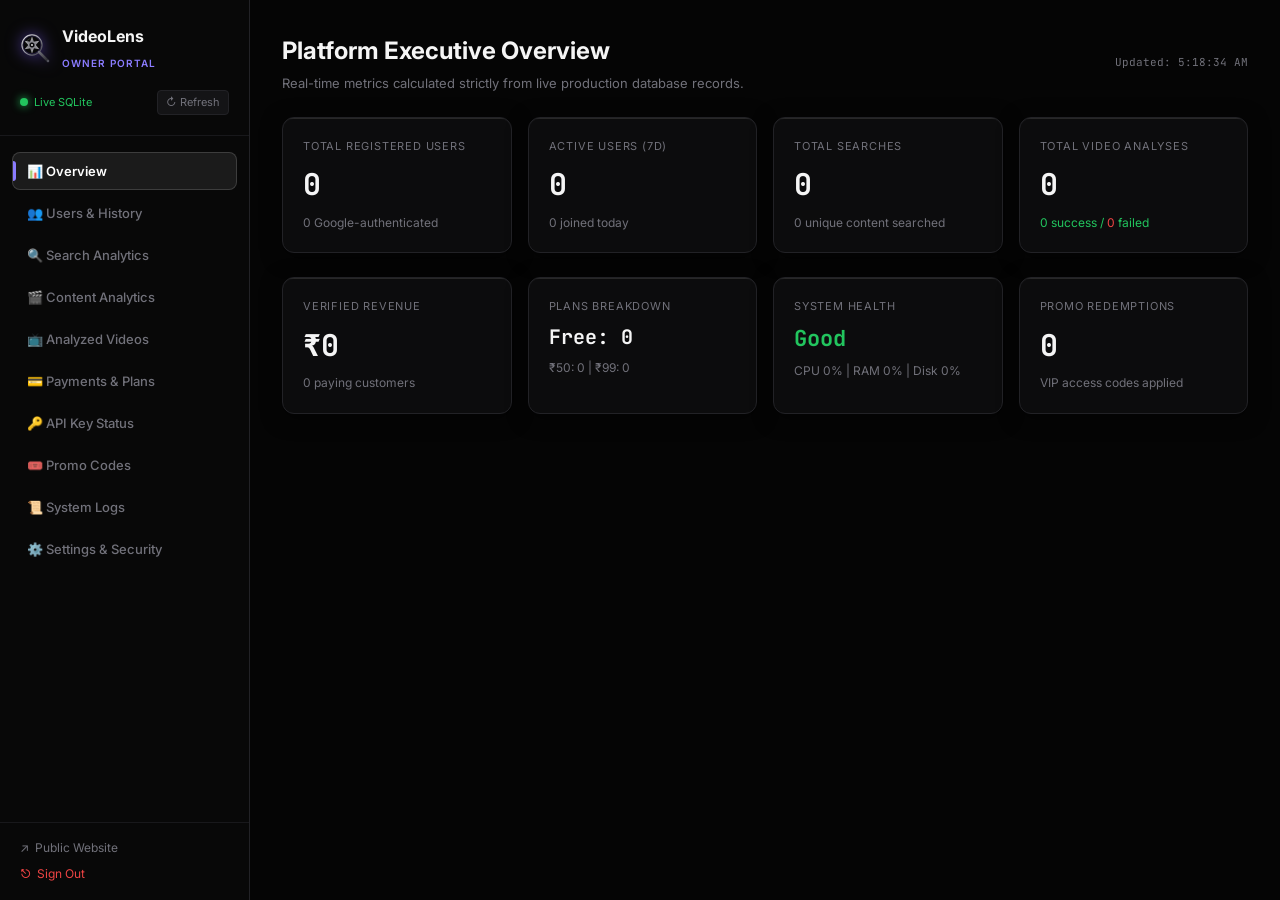
==== commit d98a43f6: "feat: complete black-glass UI redesign, dynamic Buy Me a Coffee integration, and Google Authenticato" ====
--- a/templates/admin.html
+++ b/templates/admin.html
@@ -11,57 +11,57 @@
     <link href="https://fonts.googleapis.com/css2?family=Inter:wght@400;500;600;700;800&family=JetBrains+Mono:wght@400;500;600&display=swap" rel="stylesheet">
     <style>
         :root {
-            --bg-base: #080A12;
-            --bg-card: #101522;
-            --bg-elevated: #151C2B;
-            --border-ui: #242B42;
-            --border-subtle: #1C2333;
-            --text-main: #F8FAFC;
-            --text-muted: #8E9AAF;
-            --accent-purple: #7C5CFC;
-            --accent-cyan: #22D3EE;
+            --bg-base: #050505;
+            --bg-card: #0C0C0D;
+            --bg-elevated: #141416;
+            --border-ui: #222226;
+            --border-subtle: #18181B;
+            --text-main: #F5F5F5;
+            --text-muted: #71717A;
+            --accent-purple: #8B7CFF;
+            --accent-cyan: #D4D4D8;
             --accent-green: #22C55E;
             --accent-red: #EF4444;
             --accent-amber: #F59E0B;
         }
         body { margin: 0; background: var(--bg-base); color: var(--text-main); font-family: 'Inter', sans-serif; overflow-x: hidden; }
         .admin-layout { display: flex; min-height: 100vh; }
-        .admin-sidebar { width: 250px; background: #0B0E17; border-right: 1px solid var(--border-ui); display: flex; flex-direction: column; flex-shrink: 0; }
+        .admin-sidebar { width: 250px; background: #080808; border-right: 1px solid var(--border-ui); display: flex; flex-direction: column; flex-shrink: 0; }
         .admin-sidebar-header { padding: 24px 20px 20px; border-bottom: 1px solid var(--border-subtle); }
         .admin-sidebar-nav { flex: 1; padding: 16px 12px; display: flex; flex-direction: column; gap: 4px; }
         .side-nav-btn { display: flex; align-items: center; gap: 10px; width: 100%; padding: 10px 14px; background: transparent; border: 1px solid transparent; border-radius: 8px; color: var(--text-muted); font-size: 13px; font-weight: 500; cursor: pointer; text-align: left; transition: all 0.2s; }
         .side-nav-btn:hover { background: var(--bg-elevated); color: var(--text-main); }
-        .side-nav-btn.active { background: rgba(124, 92, 252, 0.15); border-color: rgba(124, 92, 252, 0.4); color: #fff; font-weight: 600; }
+        .side-nav-btn.active { background: rgba(255, 255, 255, 0.08); border-color: rgba(255, 255, 255, 0.15); color: #fff; font-weight: 600; }
         .admin-content { flex: 1; padding: 32px; overflow-y: auto; max-width: calc(100vw - 250px); box-sizing: border-box; }
         .panel { display: none; }
         .panel.active { display: block; }
 
         /* Stats Grids */
         .stats-grid-top { display: grid; grid-template-columns: repeat(auto-fit, minmax(200px, 1fr)); gap: 16px; margin-bottom: 24px; }
-        .stat-card { background: var(--bg-card); border: 1px solid var(--border-ui); border-radius: 12px; padding: 20px; position: relative; overflow: hidden; }
-        .stat-card::before { content:''; position:absolute; top:0; left:0; right:0; height:2px; background:linear-gradient(90deg, var(--accent-purple), var(--accent-cyan)); }
-        .stat-val { font-size: 30px; font-weight: 700; color: var(--text-main); margin-top: 6px; }
+        .stat-card { background: var(--bg-card); border: 1px solid var(--border-ui); border-radius: 12px; padding: 20px; position: relative; overflow: hidden; box-shadow: inset 0 1px 0 rgba(255,255,255,0.04), 0 4px 20px rgba(0,0,0,0.5); }
+        .stat-card::before { content:''; position:absolute; top:0; left:0; right:0; height:1px; background:rgba(255,255,255,0.08); }
+        .stat-val { font-size: 30px; font-weight: 700; color: var(--text-main); margin-top: 6px; font-family: 'JetBrains Mono', monospace; }
         .stat-lbl { font-size: 11px; text-transform: uppercase; letter-spacing: 0.8px; color: var(--text-muted); }
-        .stat-sub { font-size: 12px; color: var(--accent-purple); margin-top: 6px; }
+        .stat-sub { font-size: 12px; color: var(--text-muted); margin-top: 6px; }
 
         /* Tables & Cards */
-        .glass-card { background: var(--bg-card); border: 1px solid var(--border-ui); border-radius: 12px; padding: 20px; margin-bottom: 24px; box-shadow: 0 4px 20px rgba(0,0,0,0.3); }
+        .glass-card { background: var(--bg-card); border: 1px solid var(--border-ui); border-radius: 12px; padding: 20px; margin-bottom: 24px; box-shadow: inset 0 1px 0 rgba(255,255,255,0.04), 0 4px 20px rgba(0,0,0,0.5); }
         .admin-table { width: 100%; border-collapse: collapse; text-align: left; font-size: 13px; }
         .admin-table th { background: var(--bg-elevated); padding: 12px 16px; font-size: 11px; text-transform: uppercase; letter-spacing: 0.8px; color: var(--text-muted); border-bottom: 1px solid var(--border-ui); }
         .admin-table td { padding: 14px 16px; border-bottom: 1px solid var(--border-subtle); vertical-align: middle; }
-        .admin-table tr:hover td { background: rgba(124, 92, 252, 0.03); }
+        .admin-table tr:hover td { background: rgba(255, 255, 255, 0.02); }
 
         /* Badges */
         .badge { display: inline-block; padding: 3px 8px; border-radius: 4px; font-size: 11px; font-weight: 600; text-transform: uppercase; }
         .badge-green { background: rgba(34, 197, 94, 0.15); color: var(--accent-green); border: 1px solid rgba(34, 197, 94, 0.3); }
-        .badge-purple { background: rgba(124, 92, 252, 0.15); color: #A78BFA; border: 1px solid rgba(124, 92, 252, 0.3); }
-        .badge-blue { background: rgba(59, 130, 246, 0.15); color: #60A5FA; border: 1px solid rgba(59, 130, 246, 0.3); }
+        .badge-purple { background: rgba(139, 124, 255, 0.15); color: #8B7CFF; border: 1px solid rgba(139, 124, 255, 0.3); }
+        .badge-blue { background: rgba(255, 255, 255, 0.08); color: var(--text-primary); border: 1px solid rgba(255, 255, 255, 0.16); }
         .badge-red { background: rgba(239, 68, 68, 0.15); color: var(--accent-red); border: 1px solid rgba(239, 68, 68, 0.3); }
 
         /* Modal Inspector */
-        .modal-overlay { position: fixed; inset: 0; background: rgba(0,0,0,0.75); backdrop-filter: blur(4px); display: none; align-items: center; justify-content: center; z-index: 1000; padding: 20px; }
+        .modal-overlay { position: fixed; inset: 0; background: rgba(0,0,0,0.75); backdrop-filter: blur(8px); display: none; align-items: center; justify-content: center; z-index: 1000; padding: 20px; }
         .modal-overlay.open { display: flex; }
-        .modal-box { background: var(--bg-card); border: 1px solid var(--border-ui); border-radius: 16px; width: 100%; max-width: 900px; max-height: 85vh; display: flex; flex-direction: column; overflow: hidden; box-shadow: 0 20px 60px rgba(0,0,0,0.7); }
+        .modal-box { background: var(--bg-card); border: 1px solid var(--border-ui); border-radius: 16px; width: 100%; max-width: 900px; max-height: 85vh; display: flex; flex-direction: column; overflow: hidden; box-shadow: 0 20px 60px rgba(0,0,0,0.8), inset 0 1px 0 rgba(255,255,255,0.06); }
         .modal-header { padding: 20px 24px; border-bottom: 1px solid var(--border-ui); display: flex; align-items: center; justify-content: space-between; }
         .modal-body { padding: 24px; overflow-y: auto; flex: 1; }
         .modal-close { background: none; border: none; color: var(--text-muted); font-size: 20px; cursor: pointer; }
@@ -69,10 +69,10 @@
 
         .pulse-dot { width: 8px; height: 8px; border-radius: 50%; background: var(--accent-green); box-shadow: 0 0 8px var(--accent-green); animation: pulse 2s infinite; }
         @keyframes pulse { 0% { opacity: 1; } 50% { opacity: 0.4; } 100% { opacity: 1; } }
-        .log-stream { background: #05070D; border: 1px solid var(--border-ui); color: #CBD5E1; font-family: 'JetBrains Mono', monospace; padding: 16px; border-radius: 8px; height: 420px; overflow-y: auto; font-size: 12px; }
+        .log-stream { background: #080808; border: 1px solid var(--border-ui); color: #D4D4D8; font-family: 'JetBrains Mono', monospace; padding: 16px; border-radius: 8px; height: 420px; overflow-y: auto; font-size: 12px; }
         .log-error { color: var(--accent-red); }
         .log-warning { color: var(--accent-amber); }
-        .log-info { color: #94A3B8; }
+        .log-info { color: #A1A1AA; }
     </style>
 </head>
 <body>
@@ -107,6 +107,7 @@
                 <button class="side-nav-btn" onclick="switchAdminTab('keys', this)">🔑 API Key Status</button>
                 <button class="side-nav-btn" onclick="switchAdminTab('codes', this)">🎟️ Promo Codes</button>
                 <button class="side-nav-btn" onclick="switchAdminTab('logs', this)">📜 System Logs</button>
+                <button class="side-nav-btn" onclick="switchAdminTab('settings', this)">⚙️ Settings & Security</button>
             </nav>
 
             <div style="padding: 16px 20px; border-top: 1px solid var(--border-subtle); display:flex; flex-direction:column; gap:8px;">
@@ -344,7 +345,7 @@
             <!-- 7. API KEYS TAB -->
             <div id="tab-keys" class="panel">
                 <div style="margin-bottom:20px;">
-                    <h2 style="margin:0 0 4px 0;">Gemini AI Keys Pool Monitor</h2>
+                    <h2 style="margin:0 0 4px 0;">AI Model Key Infrastructure Monitor</h2>
                     <p style="font-size:13px; color:var(--text-muted); margin:0;">Daily quotas, requests, and health status per API key.</p>
                 </div>
                 <div class="glass-card" style="padding:0;">
@@ -380,6 +381,88 @@
                     <p style="font-size:13px; color:var(--text-muted); margin:0;">In-memory and persisted application audit trail.</p>
                 </div>
                 <div class="log-stream" id="logStream"></div>
+            </div>
+
+            <!-- 10. SETTINGS & SECURITY TAB -->
+            <div id="tab-settings" class="panel">
+                <div style="margin-bottom:24px;">
+                    <h2 style="margin:0 0 4px 0; font-size:22px; font-weight:700;">Platform Settings & Security Controls</h2>
+                    <p style="font-size:13px; color:var(--text-muted); margin:0;">Configure voluntary creator support links and Google Authenticator 2FA credentials.</p>
+                </div>
+
+                <div id="settingsAlertBanner" style="display:none; margin-bottom:20px; padding:12px 16px; border-radius:8px; font-size:13px;"></div>
+
+                <!-- Section 1: Buy Me a Coffee Integration -->
+                <div class="glass-card">
+                    <div style="display:flex; justify-content:space-between; align-items:flex-start; margin-bottom:16px;">
+                        <div>
+                            <div style="display:flex; align-items:center; gap:8px; margin-bottom:4px;">
+                                <span style="font-size:18px;">☕</span>
+                                <h3 style="margin:0; font-size:16px; font-weight:700;">Buy Me a Coffee Dynamic Integration</h3>
+                            </div>
+                            <p style="font-size:12px; color:var(--text-muted); margin:0; line-height:1.5;">
+                                Updates the target link across all voluntary tip buttons, upgrade modals, headers, and footers throughout VideoLens without restarting the server.
+                            </p>
+                        </div>
+                        <span class="badge badge-purple">Dynamic SQLite Setting</span>
+                    </div>
+
+                    <div style="margin-top:16px; display:flex; flex-direction:column; gap:12px;">
+                        <div>
+                            <label style="display:block; font-size:11px; text-transform:uppercase; letter-spacing:0.8px; color:var(--text-muted); margin-bottom:6px; font-weight:600;">Your Buy Me a Coffee Profile URL</label>
+                            <div style="display:flex; gap:10px; align-items:center; flex-wrap:wrap;">
+                                <input type="url" id="bmcUrlInput" placeholder="https://www.buymeacoffee.com/yourname" style="flex:1; min-width:280px; padding:10px 14px; background:var(--bg-elevated); border:1px solid var(--border-ui); border-radius:8px; color:#fff; font-size:13px; outline:none;">
+                                <button onclick="saveBmcUrl()" style="padding:10px 18px; background:#F5F5F5; border:1px solid #FFFFFF; border-radius:8px; color:#09090B; font-weight:600; font-size:13px; cursor:pointer;">Save BMC Link</button>
+                                <a id="bmcTestBtn" href="#" target="_blank" style="padding:10px 16px; background:var(--bg-elevated); border:1px solid var(--border-ui); border-radius:8px; color:var(--text-main); font-size:13px; text-decoration:none; display:inline-flex; align-items:center; gap:6px;">Test Link ↗</a>
+                            </div>
+                            <div id="bmcSaveStatus" style="font-size:12px; margin-top:8px; font-weight:500;"></div>
+                        </div>
+
+                        <div style="padding:12px 14px; background:rgba(255,255,255,0.02); border:1px solid var(--border-subtle); border-radius:8px; font-size:12px; color:var(--text-muted);">
+                            💡 <strong>Tip for Students & Donors:</strong> When visitors click "Buy Me a Coffee" or voluntary support buttons in the footer, modal, or history page, they are directed straight to this link.
+                        </div>
+                    </div>
+                </div>
+
+                <!-- Section 2: Google Authenticator (2FA / TOTP) -->
+                <div class="glass-card">
+                    <div style="display:flex; justify-content:space-between; align-items:flex-start; margin-bottom:16px;">
+                        <div>
+                            <div style="display:flex; align-items:center; gap:8px; margin-bottom:4px;">
+                                <span style="font-size:18px;">🛡️</span>
+                                <h3 style="margin:0; font-size:16px; font-weight:700;">Google Authenticator (2FA / RFC 6238 TOTP)</h3>
+                            </div>
+                            <p style="font-size:12px; color:var(--text-muted); margin:0; line-height:1.5;">
+                                Protect the Admin Portal (/admin) with military-grade two-factor authentication using your smartphone.
+                            </p>
+                        </div>
+                        <span id="admin2faStatusBadge" class="badge badge-green">● 2FA Active</span>
+                    </div>
+
+                    <div style="margin-top:16px; display:flex; flex-direction:column; gap:16px;">
+                        <div style="font-size:13px; color:var(--text-muted); line-height:1.6;">
+                            When enabled, signing in to <code style="font-family:'JetBrains Mono', monospace; color:var(--accent-purple); background:var(--bg-elevated); padding:2px 6px; border-radius:4px;">/admin/login</code> requires both your master password and the live 6-digit rolling security code from Google Authenticator, Authy, or 1Password.
+                        </div>
+
+                        <div style="display:flex; gap:12px; align-items:center; flex-wrap:wrap;">
+                            <a href="/admin/setup-2fa" style="padding:10px 18px; background:#F5F5F5; border:1px solid #FFFFFF; border-radius:8px; color:#09090B; font-weight:600; font-size:13px; text-decoration:none; display:inline-flex; align-items:center; gap:6px;">
+                                🔑 Set Up / Re-link Google Authenticator
+                            </a>
+                            <button id="disable2faBtn" onclick="disable2FA()" style="padding:10px 16px; background:rgba(239,68,68,0.12); border:1px solid rgba(239,68,68,0.3); border-radius:8px; color:#EF4444; font-size:13px; cursor:pointer; font-weight:500;">
+                                Disable 2FA (Password Only)
+                            </button>
+                        </div>
+
+                        <div style="background:var(--bg-elevated); border:1px solid var(--border-ui); border-radius:10px; padding:16px;">
+                            <h4 style="margin:0 0 8px 0; font-size:13px; font-weight:600;">Setup Instructions:</h4>
+                            <ol style="margin:0; padding-left:20px; font-size:12px; color:var(--text-muted); line-height:1.7;">
+                                <li>Click <strong>"Set Up / Re-link Google Authenticator"</strong> above.</li>
+                                <li>Open <strong>Google Authenticator</strong> on your iOS or Android phone, tap <strong>+</strong>, and scan the QR code.</li>
+                                <li>Enter the 6-digit verification code to confirm and lock down the Admin Portal.</li>
+                            </ol>
+                        </div>
+                    </div>
+                </div>
             </div>
 
         </main>
@@ -519,6 +602,7 @@
                 renderPayments(payRes);
                 renderKeys(keysRes);
                 renderLogs(logsRes);
+                loadSettings();
 
                 const now = new Date();
                 document.getElementById('lastUpdated').textContent = 'Updated: ' + now.toLocaleTimeString();
@@ -862,8 +946,110 @@
             return String(str || '').replace(/&/g, '&amp;').replace(/</g, '&lt;').replace(/>/g, '&gt;').replace(/"/g, '&quot;');
         }
 
+        async function loadSettings() {
+            try {
+                const res = await fetch('/admin/api/settings');
+                if (!res.ok) return;
+                const data = await res.json();
+                const bmcInput = document.getElementById('bmcUrlInput');
+                if (bmcInput && document.activeElement !== bmcInput) {
+                    bmcInput.value = data.bmc_url || '';
+                }
+                const testBtn = document.getElementById('bmcTestBtn');
+                if (testBtn) testBtn.href = data.bmc_url || '#';
+
+                const badge = document.getElementById('admin2faStatusBadge');
+                const disableBtn = document.getElementById('disable2faBtn');
+                if (data.admin_2fa_enabled) {
+                    if (badge) {
+                        badge.className = 'badge badge-green';
+                        badge.style.background = 'rgba(34, 197, 94, 0.15)';
+                        badge.style.color = '#22C55E';
+                        badge.style.border = '1px solid rgba(34, 197, 94, 0.3)';
+                        badge.textContent = '● 2FA Active & Enforced';
+                    }
+                    if (disableBtn) disableBtn.style.display = 'inline-block';
+                } else {
+                    if (badge) {
+                        badge.className = 'badge';
+                        badge.style.background = 'rgba(245, 158, 11, 0.15)';
+                        badge.style.color = '#F59E0B';
+                        badge.style.border = '1px solid rgba(245, 158, 11, 0.3)';
+                        badge.textContent = '○ 2FA Inactive / Optional';
+                    }
+                    if (disableBtn) disableBtn.style.display = 'none';
+                }
+            } catch (e) {
+                console.warn('Error loading settings:', e);
+            }
+        }
+
+        async function saveBmcUrl() {
+            const input = document.getElementById('bmcUrlInput');
+            const status = document.getElementById('bmcSaveStatus');
+            const url = (input.value || '').trim();
+            if (!url) {
+                alert('Please enter a valid Buy Me a Coffee profile URL.');
+                return;
+            }
+            try {
+                const res = await fetch('/admin/api/settings', {
+                    method: 'POST',
+                    headers: { 'Content-Type': 'application/json' },
+                    body: JSON.stringify({ bmc_url: url })
+                });
+                const data = await res.json();
+                if (data.success) {
+                    status.style.color = 'var(--accent-green)';
+                    status.textContent = '✓ Saved successfully! Public support buttons updated.';
+                    const testBtn = document.getElementById('bmcTestBtn');
+                    if (testBtn) testBtn.href = data.bmc_url;
+                    setTimeout(() => { status.textContent = ''; }, 4000);
+                }
+            } catch (e) {
+                status.style.color = 'var(--accent-red)';
+                status.textContent = 'Failed to save settings.';
+            }
+        }
+
+        async function disable2FA() {
+            if (!confirm('Are you sure you want to disable Google Authenticator 2FA? This will reduce Admin Portal security to master password only.')) return;
+            try {
+                const res = await fetch('/admin/disable-2fa', {
+                    method: 'POST',
+                    headers: { 'Content-Type': 'application/json' }
+                });
+                await loadSettings();
+                alert('Google Authenticator 2FA has been disabled.');
+            } catch (e) {
+                alert('Failed to disable 2FA.');
+            }
+        }
+
+        function checkUrlNotifications() {
+            const params = new URLSearchParams(window.location.search);
+            const msg = params.get('msg');
+            const banner = document.getElementById('settingsAlertBanner');
+            if (msg === '2fa_enabled' && banner) {
+                banner.style.display = 'block';
+                banner.style.background = 'rgba(34, 197, 94, 0.15)';
+                banner.style.border = '1px solid rgba(34, 197, 94, 0.4)';
+                banner.style.color = '#4ADE80';
+                banner.innerHTML = '🛡️ <strong>Success:</strong> Google Authenticator 2FA has been successfully verified and activated for your Admin Portal.';
+                switchAdminTab('settings', document.querySelector('[onclick*="settings"]'));
+            } else if (msg === '2fa_disabled' && banner) {
+                banner.style.display = 'block';
+                banner.style.background = 'rgba(245, 158, 11, 0.15)';
+                banner.style.border = '1px solid rgba(245, 158, 11, 0.4)';
+                banner.style.color = '#FBBF24';
+                banner.innerHTML = '⚠️ <strong>Notice:</strong> Google Authenticator 2FA has been disabled. Admin login now relies on password only.';
+                switchAdminTab('settings', document.querySelector('[onclick*="settings"]'));
+            }
+        }
+
         document.addEventListener('DOMContentLoaded', () => {
             loadAdminDashboard();
+            checkUrlNotifications();
             setInterval(loadAdminDashboard, 10000); // Live poll every 10 seconds
         });
     </script>
--- a/static/style.css
+++ b/static/style.css
@@ -1,53 +1,71 @@
 /* ==========================================================================
    VIDEOLENS INTELLIGENCE PLATFORM — MASTER DESIGN SYSTEM
-   Direction: Quiet luxury + advanced AI interface
-   Bloomberg-style information density, calm, cinematic, data-rich
+   Direction: Black & Smoked Glass, Quiet Luxury, Deliberate Motion
+   90% Black/Graphite/White • 5-8% Semantic Status • 2-5% Subtle Accent
    ========================================================================== */
 
 /* --------------------------------------------------------------------------
-   1. DESIGN TOKENS (Strict Color Palette)
+   1. DESIGN TOKENS (Strict Color Palette & Motion Standard)
    -------------------------------------------------------------------------- */
 :root {
-  /* Surfaces & Backgrounds */
-  --bg-primary: #080A12;
-  --bg-secondary: #0B0F1A;
-  --sidebar-bg: #0D1322;
-  --surface-card: #111624;
-  --surface-card-alt: #101522;
-  --surface-elevated: #151B2A;
-  --surface-elevated-alt: #151C2B;
-  --surface-input: #101522;
+  /* Surfaces & Backgrounds - 90% Black / Charcoal / Graphite */
+  --bg-primary: #050505;
+  --bg-secondary: #080808;
+  --bg-canvas: #050505;
+  --sidebar-bg: #080808;
+  --surface-card: #0C0C0D;
+  --surface-card-alt: #101012;
+  --surface-elevated: #141416;
+  --surface-elevated-alt: #18181B;
+  --surface-input: #0E0E10;
+
+  /* Glass Layers & Materials */
+  --glass-opaque: #0C0C0D;
+  --glass-subtle: rgba(16, 16, 18, 0.72);
+  --glass-strong: rgba(10, 10, 12, 0.88);
+  --glass-blur-sm: blur(8px);
+  --glass-blur-md: blur(16px);
+  --glass-blur-lg: blur(24px);
+
+  /* Glass Edge Lighting */
+  --glass-edge-top: inset 0 1px 0 rgba(255, 255, 255, 0.04);
+  --glass-edge-hover: inset 0 1px 0 rgba(255, 255, 255, 0.08);
+  --glass-edge-bottom: inset 0 -1px 0 rgba(0, 0, 0, 0.5);
 
   /* Crisp Borders */
-  --border: #242B42;
-  --border-subtle: rgba(255, 255, 255, 0.07);
-  --border-hover: rgba(124, 92, 252, 0.35);
-  --border-focus: #7C5CFC;
-
-  /* Primary Brand & Accents */
-  --purple-primary: #7C5CFC;
-  --purple-deep: #5B3FD6;
-  --purple-secondary: #5B3FD6;
-  --blue-electric: #4F8CFF;
-  --cyan: #22D3EE;
-
-  /* Status Colors */
+  --border: #222226;
+  --border-subtle: rgba(255, 255, 255, 0.06);
+  --border-hover: rgba(255, 255, 255, 0.16);
+  --border-focus: #8B7CFF;
+
+  /* Primary Brand & Accents - Restrained 2-5% Subtle Accent */
+  --accent-primary: #8B7CFF;
+  --accent-subtle: rgba(139, 124, 255, 0.12);
+  --accent-border: rgba(139, 124, 255, 0.28);
+  --purple-primary: #8B7CFF;
+  --purple-deep: #7062E0;
+  --purple-secondary: #7062E0;
+  --blue-electric: #A1A1AA;
+  --cyan: #D4D4D8;
+
+  /* Status Colors - Semantically Necessary Only (5-8%) */
   --success: #22C55E;
   --positive: #22C55E;
   --warning: #F59E0B;
   --error: #EF4444;
   --danger: #EF4444;
 
-  /* High-Contrast Typography */
-  --text-primary: #F8FAFC;
-  --text-secondary: #CBD5E1;
-  --text-muted: #8B96A8;
-
-  /* Restrained AI Gradients */
-  --gradient-cta: linear-gradient(135deg, #7C3AED 0%, #5B5FEF 45%, #22D3EE 100%);
-  --gradient-card-glow: radial-gradient(circle at 50% 0%, rgba(124, 92, 252, 0.08) 0%, transparent 70%);
-
-  /* Spacing */
+  /* High-Contrast Typography - Soft White & Graphite */
+  --text-primary: #F5F5F5;
+  --text-secondary: #A1A1AA;
+  --text-muted: #71717A;
+  --text-graphite: #52525B;
+
+  /* Restrained Gradients */
+  --gradient-cta: linear-gradient(180deg, #FFFFFF 0%, #EDEDED 100%);
+  --gradient-card-glow: radial-gradient(circle at 50% 0%, rgba(255, 255, 255, 0.03) 0%, transparent 70%);
+
+  /* Spacing Rhythm (4px / 8px Increments) */
   --space-4: 4px;
   --space-8: 8px;
   --space-12: 12px;
@@ -59,24 +77,34 @@
   --space-48: 48px;
 
   /* Radii */
-  --radius-btn: 10px;
-  --radius-input: 12px;
-  --radius-card: 16px;
-  --radius-panel: 20px;
+  --radius-btn: 8px;
+  --radius-input: 10px;
+  --radius-card: 14px;
+  --radius-panel: 16px;
   --radius-pill: 9999px;
 
-  /* Shadows */
-  --shadow-sm: 0 2px 8px rgba(0, 0, 0, 0.35);
-  --shadow-card: 0 4px 24px rgba(0, 0, 0, 0.45);
-  --shadow-card-hover: 0 8px 32px rgba(0, 0, 0, 0.6), 0 0 24px rgba(124, 92, 252, 0.08);
-  --shadow-glow-purple: 0 0 24px rgba(124, 92, 252, 0.2);
-  --shadow-glow-cyan: 0 0 20px rgba(34, 211, 238, 0.15);
-
-  /* Motion Standards */
+  /* Shadows with Edge Lighting */
+  --shadow-sm: 0 1px 3px rgba(0, 0, 0, 0.4);
+  --shadow-card: inset 0 1px 0 rgba(255, 255, 255, 0.035), inset 0 -1px 0 rgba(0, 0, 0, 0.5), 0 4px 20px rgba(0, 0, 0, 0.5);
+  --shadow-card-hover: inset 0 1px 0 rgba(255, 255, 255, 0.08), inset 0 -1px 0 rgba(0, 0, 0, 0.6), 0 8px 32px rgba(0, 0, 0, 0.7);
+  --shadow-glow-purple: 0 0 20px rgba(139, 124, 255, 0.15);
+  --shadow-glow-cyan: 0 0 16px rgba(255, 255, 255, 0.08);
+
+  /* Motion Standards - Deliberate, Controlled, Luxurious Motion */
   --easing-smooth: cubic-bezier(0.22, 1, 0.36, 1);
-  --dur-fast: 150ms;
-  --dur-normal: 220ms;
-  --dur-medium: 350ms;
+  --dur-micro: 160ms;
+  --dur-btn: 200ms;
+  --dur-card: 250ms;
+  --dur-tab: 320ms;
+  --dur-panel: 400ms;
+  --dur-modal: 400ms;
+  --dur-page: 480ms;
+  --dur-ambient: 20s;
+
+  /* Aliases for backwards compatibility */
+  --dur-fast: 180ms;
+  --dur-normal: 240ms;
+  --dur-medium: 380ms;
 
   /* Dimensions */
   --sidebar-w-expanded: 230px;
@@ -102,9 +130,7 @@
   font-family: 'Inter', -apple-system, BlinkMacSystemFont, "Segoe UI", Roboto, sans-serif;
   background-color: var(--bg-primary);
   background-image: 
-    radial-gradient(1200px circle at 50% -80px, rgba(124, 92, 252, 0.07) 0%, rgba(79, 140, 255, 0.03) 40%, transparent 70%),
-    radial-gradient(900px circle at 85% 320px, rgba(34, 211, 238, 0.02) 0%, transparent 60%),
-    radial-gradient(800px circle at 15% 650px, rgba(124, 92, 252, 0.02) 0%, transparent 60%);
+    radial-gradient(1000px circle at 50% -120px, rgba(255, 255, 255, 0.025) 0%, transparent 70%);
   background-attachment: fixed;
   color: var(--text-primary);
   line-height: 1.55;
@@ -123,12 +149,12 @@
   background: transparent;
 }
 ::-webkit-scrollbar-thumb {
-  background: rgba(124, 92, 252, 0.25);
+  background: rgba(255, 255, 255, 0.12);
   border-radius: var(--radius-pill);
-  transition: background var(--dur-fast) ease;
+  transition: background var(--dur-micro) ease;
 }
 ::-webkit-scrollbar-thumb:hover {
-  background: rgba(124, 92, 252, 0.5);
+  background: rgba(255, 255, 255, 0.22);
 }
 
 button {
@@ -185,8 +211,9 @@
   z-index: 200;
   backdrop-filter: blur(20px);
   -webkit-backdrop-filter: blur(20px);
-  background: rgba(8, 10, 18, 0.88);
+  background: rgba(8, 8, 10, 0.88);
   border-bottom: 1px solid var(--border);
+  box-shadow: inset 0 -1px 0 rgba(255, 255, 255, 0.04);
   display: flex;
   align-items: center;
   justify-content: space-between;
@@ -298,7 +325,7 @@
   font-size: 12px;
   font-weight: 600;
   color: var(--text-secondary);
-  transition: all var(--dur-fast) ease;
+  transition: all var(--dur-btn) var(--easing-smooth);
 }
 
 .header-analyze-btn:hover {
@@ -340,8 +367,9 @@
   font-size: 13px;
   font-weight: 500;
   color: var(--text-secondary);
-  border-radius: 8px;
-  transition: all var(--dur-fast) ease;
+  border-radius: var(--radius-btn);
+  border: 1px solid transparent;
+  transition: all var(--dur-btn) var(--easing-smooth);
   display: inline-flex;
   align-items: center;
   gap: 6px;
@@ -349,53 +377,59 @@
 
 .action-btn:hover {
   background: var(--surface-card);
+  border-color: var(--border);
   color: var(--text-primary);
 }
 
 .history-badge {
-  background: rgba(124, 92, 252, 0.2);
-  color: var(--purple-primary);
+  background: rgba(255, 255, 255, 0.08);
+  color: var(--text-secondary);
   font-size: 11px;
   font-weight: 700;
   padding: 1px 6px;
   border-radius: var(--radius-pill);
+  border: 1px solid rgba(255, 255, 255, 0.08);
 }
 
 .support-amber-btn {
-  background: rgba(245, 158, 11, 0.12);
-  color: var(--warning);
-  border: 1px solid rgba(245, 158, 11, 0.3);
-  border-radius: 8px;
+  background: rgba(255, 255, 255, 0.04);
+  color: var(--text-secondary);
+  border: 1px solid rgba(255, 255, 255, 0.08);
+  border-radius: var(--radius-btn);
   padding: 6px 12px;
   font-size: 12.5px;
-  font-weight: 600;
+  font-weight: 500;
   display: inline-flex;
   align-items: center;
-  gap: 5px;
-  transition: all var(--dur-fast) ease;
+  gap: 6px;
+  transition: all var(--dur-btn) var(--easing-smooth);
 }
 
 .support-amber-btn:hover {
-  background: rgba(245, 158, 11, 0.22);
-  border-color: var(--warning);
+  background: rgba(255, 255, 255, 0.08);
+  border-color: rgba(255, 255, 255, 0.16);
+  color: var(--text-primary);
   transform: translateY(-1px);
 }
 
 .new-analysis-cta {
-  background: var(--gradient-cta);
-  color: #fff;
+  background: #F5F5F5;
+  color: #09090B;
   font-size: 13px;
   font-weight: 600;
-  border-radius: 8px;
+  border-radius: var(--radius-btn);
   padding: 6px 14px;
-  box-shadow: 0 2px 10px rgba(124, 92, 252, 0.25);
-  transition: all var(--dur-fast) ease;
+  border: 1px solid rgba(255, 255, 255, 0.9);
+  box-shadow: inset 0 1px 0 rgba(255, 255, 255, 0.4), 0 2px 8px rgba(0, 0, 0, 0.4);
+  transition: all var(--dur-btn) var(--easing-smooth);
 }
 
 .new-analysis-cta:hover {
-  opacity: 0.95;
+  background: #FFFFFF;
+  color: #000000;
+  border-color: #FFFFFF;
   transform: translateY(-1px);
-  box-shadow: 0 4px 16px rgba(124, 92, 252, 0.4);
+  box-shadow: inset 0 1px 0 #FFFFFF, 0 4px 14px rgba(255, 255, 255, 0.15);
 }
 
 .new-analysis-cta:active {
@@ -496,24 +530,25 @@
 }
 
 .side-nav-btn.active {
-  background: rgba(124, 92, 252, 0.12);
-  color: var(--purple-primary);
+  background: rgba(255, 255, 255, 0.07);
+  color: var(--text-primary);
   font-weight: 600;
+  border-radius: var(--radius-btn);
 }
 
 .side-nav-btn.active::before {
   content: '';
   position: absolute;
   left: 0;
-  top: 6px;
-  bottom: 6px;
+  top: 8px;
+  bottom: 8px;
   width: 3px;
   border-radius: 0 3px 3px 0;
-  background: var(--purple-primary);
+  background: var(--accent-primary);
 }
 
 .side-nav-btn.active .nav-icon {
-  color: var(--purple-primary);
+  color: var(--accent-primary);
 }
 
 .sidebar.collapsed .side-nav-btn {
@@ -712,34 +747,34 @@
 .hero-container::before {
   content: '';
   position: absolute;
-  top: -60px;
+  top: -80px;
   left: 50%;
   transform: translateX(-50%);
-  width: 620px;
-  height: 360px;
-  background: radial-gradient(ellipse at center, rgba(124, 92, 252, 0.12) 0%, rgba(79, 140, 255, 0.05) 45%, transparent 75%);
-  filter: blur(55px);
+  width: 680px;
+  height: 380px;
+  background: radial-gradient(ellipse at center, rgba(255, 255, 255, 0.035) 0%, rgba(255, 255, 255, 0.01) 40%, transparent 70%);
+  filter: blur(60px);
   z-index: -1;
   pointer-events: none;
-  animation: ambientFloat 18s ease-in-out infinite alternate;
+  animation: ambientFloat var(--dur-ambient) ease-in-out infinite alternate;
 }
 
 @keyframes ambientFloat {
-  0% { transform: translateX(-50%) scale(1); opacity: 0.8; }
-  100% { transform: translateX(-48%) scale(1.08); opacity: 1; }
+  0% { transform: translateX(-50%) scale(1); opacity: 0.7; }
+  100% { transform: translateX(-48%) scale(1.05); opacity: 1; }
 }
 
 .eyebrow, .hero-badge {
   display: inline-flex;
   align-items: center;
   gap: 6px;
-  font-size: 11.5px;
+  font-size: 11px;
   font-weight: 600;
   letter-spacing: 1.2px;
   text-transform: uppercase;
-  color: var(--purple-primary);
-  background: rgba(124, 92, 252, 0.08);
-  border: 1px solid rgba(124, 92, 252, 0.22);
+  color: var(--text-primary);
+  background: rgba(255, 255, 255, 0.04);
+  border: 1px solid rgba(255, 255, 255, 0.1);
   padding: 4px 14px;
   border-radius: var(--radius-pill);
   margin-bottom: var(--space-20);
@@ -768,14 +803,14 @@
   border: 1px solid var(--border);
   border-radius: var(--radius-panel);
   padding: 8px 8px 8px 20px;
-  box-shadow: var(--shadow-card), 0 0 0 1px rgba(255, 255, 255, 0.03);
-  transition: all var(--dur-normal) var(--easing-smooth);
+  box-shadow: var(--shadow-card);
+  transition: border-color var(--dur-card) var(--easing-smooth), box-shadow var(--dur-card) var(--easing-smooth);
   margin-bottom: var(--space-24);
 }
 
 .url-input-card:focus-within {
-  border-color: var(--purple-primary);
-  box-shadow: var(--shadow-card), var(--shadow-glow-purple);
+  border-color: var(--accent-primary);
+  box-shadow: var(--shadow-card), 0 0 0 1px var(--accent-subtle);
 }
 
 .hero-form {
@@ -798,23 +833,27 @@
 }
 
 .analyze-lg-btn, .primary-analyze-btn {
-  background: var(--gradient-cta);
-  color: #fff;
+  background: #F5F5F5;
+  color: #09090B;
   border-radius: var(--radius-btn);
   padding: 12px 24px;
-  font-size: 14.5px;
+  font-size: 14px;
   font-weight: 600;
   display: inline-flex;
   align-items: center;
   gap: 8px;
-  box-shadow: 0 4px 14px rgba(124, 92, 252, 0.3);
-  transition: all var(--dur-fast) var(--easing-smooth);
+  border: 1px solid rgba(255, 255, 255, 0.9);
+  box-shadow: inset 0 1px 0 #FFFFFF, 0 2px 10px rgba(0, 0, 0, 0.4);
+  transition: all var(--dur-btn) var(--easing-smooth);
   flex-shrink: 0;
 }
 
 .analyze-lg-btn:hover, .primary-analyze-btn:hover {
+  background: #FFFFFF;
+  color: #000000;
+  border-color: #FFFFFF;
   transform: translateY(-1px);
-  box-shadow: 0 6px 20px rgba(124, 92, 252, 0.45);
+  box-shadow: inset 0 1px 0 #FFFFFF, 0 6px 20px rgba(255, 255, 255, 0.12);
 }
 
 .analyze-lg-btn:active, .primary-analyze-btn:active {
@@ -846,11 +885,32 @@
   border: 1px solid var(--border);
   border-radius: var(--radius-card);
   padding: var(--space-20);
-  transition: transform var(--dur-normal) var(--easing-smooth), 
-              border-color var(--dur-normal) var(--easing-smooth), 
-              box-shadow var(--dur-normal) var(--easing-smooth);
+  transition: transform var(--dur-card) var(--easing-smooth), 
+              border-color var(--dur-card) var(--easing-smooth), 
+              box-shadow var(--dur-card) var(--easing-smooth);
   position: relative;
   overflow: hidden;
+  box-shadow: var(--shadow-card);
+}
+
+.cap-card:hover {
+  transform: translateY(-2px);
+  border-color: var(--border-hover);
+  box-shadow: var(--shadow-card-hover);
+}
+
+.cap-icon {
+  width: 36px;
+  height: 36px;
+  border-radius: 8px;
+  background: rgba(255, 255, 255, 0.05);
+  color: var(--text-primary);
+  border: 1px solid rgba(255, 255, 255, 0.08);
+  display: flex;
+  align-items: center;
+  justify-content: center;
+  font-size: 16px;
+  margin-bottom: var(--space-12);
 }
 
 .cap-card::before {
@@ -877,8 +937,8 @@
   width: 36px;
   height: 36px;
   border-radius: 10px;
-  background: rgba(124, 92, 252, 0.12);
-  color: var(--purple-primary);
+  background: var(--accent-subtle);
+  color: var(--accent-primary);
   display: flex;
   align-items: center;
   justify-content: center;
@@ -979,18 +1039,18 @@
   position: absolute;
   inset: 0;
   border-radius: 50%;
-  border: 2px solid rgba(124, 92, 252, 0.4);
-  animation: ringPulse 2s cubic-bezier(0.22, 1, 0.36, 1) infinite;
+  border: 1px solid rgba(255, 255, 255, 0.2);
+  animation: ringPulse 2.2s cubic-bezier(0.22, 1, 0.36, 1) infinite;
 }
 
 @keyframes ringPulse {
-  0% { transform: scale(0.8); opacity: 1; }
-  100% { transform: scale(1.4); opacity: 0; }
+  0% { transform: scale(0.85); opacity: 0.8; }
+  100% { transform: scale(1.35); opacity: 0; }
 }
 
 .spinner-icon {
-  font-size: 22px;
-  color: var(--purple-primary);
+  font-size: 20px;
+  color: var(--text-primary);
 }
 
 .loading-title {
@@ -998,6 +1058,7 @@
   font-weight: 700;
   margin-bottom: 6px;
   letter-spacing: -0.3px;
+  color: var(--text-primary);
 }
 
 .loading-video-title {
@@ -1015,7 +1076,7 @@
 .loading-time {
   font-size: 12px;
   font-family: 'JetBrains Mono', monospace;
-  color: var(--cyan);
+  color: var(--text-secondary);
   margin-bottom: var(--space-20);
 }
 
@@ -1029,7 +1090,7 @@
 
 .progress-fill {
   height: 100%;
-  background: var(--gradient-cta);
+  background: linear-gradient(90deg, #71717A 0%, #E4E4E7 60%, #8B7CFF 100%);
   border-radius: var(--radius-pill);
   width: 11%;
   transition: width var(--dur-medium) ease;
@@ -1070,15 +1131,15 @@
 }
 
 .stage-indicator.active {
-  border-color: var(--purple-primary);
-  color: var(--purple-primary);
-  background: rgba(124, 92, 252, 0.18);
-  animation: pulseDot 1.2s ease-in-out infinite alternate;
+  border-color: var(--accent-primary);
+  color: var(--text-primary);
+  background: var(--accent-subtle);
+  animation: pulseDot 1.4s ease-in-out infinite alternate;
 }
 
 @keyframes pulseDot {
   0% { transform: scale(0.95); opacity: 0.8; }
-  100% { transform: scale(1.08); opacity: 1; }
+  100% { transform: scale(1.05); opacity: 1; }
 }
 
 .stage-indicator.completed {
@@ -1126,7 +1187,7 @@
   display: flex;
   flex-direction: column;
   gap: var(--space-24);
-  animation: screenEnter var(--dur-normal) var(--easing-smooth);
+  animation: screenEnter var(--dur-page) var(--easing-smooth);
 }
 
 @keyframes screenEnter {
@@ -1223,9 +1284,9 @@
   letter-spacing: 0.4px;
 }
 
-.category-badge { background: rgba(79, 140, 255, 0.12); color: var(--blue-electric); border: 1px solid rgba(79, 140, 255, 0.25); }
-.type-badge { background: rgba(124, 92, 252, 0.12); color: var(--purple-primary); border: 1px solid rgba(124, 92, 252, 0.25); }
-.tone-badge { background: rgba(34, 211, 238, 0.12); color: var(--cyan); border: 1px solid rgba(34, 211, 238, 0.25); }
+.category-badge { background: rgba(255, 255, 255, 0.05); color: var(--text-secondary); border: 1px solid rgba(255, 255, 255, 0.08); }
+.type-badge { background: rgba(255, 255, 255, 0.08); color: var(--text-primary); border: 1px solid rgba(255, 255, 255, 0.12); }
+.tone-badge { background: rgba(255, 255, 255, 0.05); color: var(--text-secondary); border: 1px solid rgba(255, 255, 255, 0.08); }
 
 .hero-video-title {
   font-size: 22px;
@@ -1254,7 +1315,7 @@
 
 .duration-tag {
   font-family: 'JetBrains Mono', monospace;
-  color: var(--cyan);
+  color: var(--text-secondary);
 }
 
 .hero-action-buttons {
@@ -1267,25 +1328,26 @@
   padding: 7px 14px;
   font-size: 13px;
   font-weight: 600;
-  border-radius: 8px;
+  border-radius: var(--radius-btn);
   display: inline-flex;
   align-items: center;
   gap: 6px;
-  transition: all var(--dur-fast) ease;
+  transition: all var(--dur-btn) var(--easing-smooth);
 }
 
 .btn-primary-hero {
-  background: var(--purple-primary);
-  color: #fff;
-}
-.btn-primary-hero:hover { background: var(--purple-deep); transform: translateY(-1px); }
+  background: #F5F5F5;
+  color: #09090B;
+  border: 1px solid #FFFFFF;
+}
+.btn-primary-hero:hover { background: #FFFFFF; transform: translateY(-1px); box-shadow: 0 4px 14px rgba(255, 255, 255, 0.15); }
 
 .btn-accent-hero {
   background: var(--surface-elevated);
   border: 1px solid var(--border);
   color: var(--text-primary);
 }
-.btn-accent-hero:hover { border-color: var(--purple-primary); transform: translateY(-1px); }
+.btn-accent-hero:hover { border-color: rgba(255, 255, 255, 0.2); transform: translateY(-1px); }
 
 .btn-secondary-hero {
   background: var(--surface-elevated);
@@ -1299,25 +1361,33 @@
   font-size: 12px;
 }
 
-/* Key Metrics Strip */
+/* Key Metrics Strip - Equal Component Geometry (132-148px desktop) */
 .metrics-strip {
   display: grid;
   grid-template-columns: repeat(6, 1fr);
   gap: var(--space-12);
+  align-items: stretch;
 }
 
 .metric-card {
   background: var(--surface-card);
   border: 1px solid var(--border);
   border-radius: var(--radius-card);
-  padding: var(--space-16);
+  padding: var(--space-20) var(--space-16);
   text-align: center;
-  transition: transform var(--dur-normal) var(--easing-smooth), 
-              border-color var(--dur-normal) var(--easing-smooth), 
-              box-shadow var(--dur-normal) var(--easing-smooth);
-}
-
-.metric-card:hover {
+  display: flex;
+  flex-direction: column;
+  justify-content: center;
+  align-items: center;
+  min-height: 136px;
+  box-shadow: var(--shadow-card);
+  transition: transform var(--dur-card) var(--easing-smooth), 
+              border-color var(--dur-card) var(--easing-smooth), 
+              box-shadow var(--dur-card) var(--easing-smooth);
+}
+
+.metric-card:hover,
+.metric-card:focus-within {
   transform: translateY(-2px);
   border-color: var(--border-hover);
   box-shadow: var(--shadow-card-hover);
@@ -1327,7 +1397,7 @@
   font-size: 24px;
   font-weight: 700;
   color: var(--text-primary);
-  margin-bottom: 2px;
+  margin-bottom: 4px;
   letter-spacing: -0.5px;
   font-family: 'JetBrains Mono', monospace;
 }
@@ -1337,27 +1407,29 @@
   font-weight: 600;
   text-transform: uppercase;
   color: var(--text-muted);
-  letter-spacing: 0.5px;
-}
-
-.text-accent { color: var(--purple-primary); }
-.text-sentiment { color: var(--cyan); }
+  letter-spacing: 0.8px;
+}
+
+.text-accent { color: var(--text-primary); }
+.text-sentiment { color: var(--text-secondary); }
 
 /* --------------------------------------------------------------------------
-   10. 6-MODE PRIMARY SELECTOR BAR
+   10. 6-MODE PRIMARY SELECTOR BAR (Controlled Glass & Deliberate Motion)
    -------------------------------------------------------------------------- */
 .mode-selector-bar {
   display: flex;
-  background: var(--surface-card);
-  border: 1px solid var(--border);
-  border-radius: 14px;
+  background: rgba(12, 12, 14, 0.85);
+  border: 1px solid var(--border);
+  border-radius: var(--radius-card);
   padding: 4px;
   gap: 4px;
   position: sticky;
   top: calc(var(--header-height) + 8px);
   z-index: 90;
-  backdrop-filter: blur(16px);
-  -webkit-backdrop-filter: blur(16px);
+  backdrop-filter: blur(20px);
+  -webkit-backdrop-filter: blur(20px);
+  box-shadow: inset 0 1px 0 rgba(255, 255, 255, 0.04), 0 8px 32px rgba(0, 0, 0, 0.5);
+  transition: border-color var(--dur-tab) var(--easing-smooth);
 }
 
 .mode-tab-btn {
@@ -1365,22 +1437,22 @@
   display: flex;
   flex-direction: column;
   align-items: center;
-  padding: 9px 12px;
-  border-radius: 10px;
-  color: var(--text-muted);
-  transition: all var(--dur-fast) var(--easing-smooth);
+  padding: 10px 12px;
+  border-radius: var(--radius-btn);
+  color: var(--text-muted);
+  transition: all var(--dur-tab) var(--easing-smooth);
 }
 
 .mode-tab-btn:hover {
   color: var(--text-primary);
-  background: rgba(255, 255, 255, 0.03);
+  background: rgba(255, 255, 255, 0.04);
 }
 
 .mode-tab-btn.active {
   background: var(--surface-elevated);
-  color: var(--purple-primary);
-  box-shadow: var(--shadow-sm);
-  border: 1px solid var(--border);
+  color: var(--text-primary);
+  box-shadow: inset 0 1px 0 rgba(255, 255, 255, 0.06), 0 2px 8px rgba(0, 0, 0, 0.4);
+  border: 1px solid rgba(255, 255, 255, 0.12);
 }
 
 .tab-icon {
@@ -1398,12 +1470,20 @@
   color: var(--text-muted);
 }
 
+.mode-tab-btn.active .tab-icon {
+  color: var(--accent-primary);
+}
+
+.mode-tab-btn.active .tab-title {
+  color: #FFFFFF;
+}
+
 .mode-tab-btn.active .tab-sub {
   color: var(--text-secondary);
 }
 
 /* --------------------------------------------------------------------------
-   11. MODE PANES & REUSABLE GLASS CARD SYSTEM
+   11. MODE PANES & CHOREOGRAPHED ENTRANCE
    -------------------------------------------------------------------------- */
 .mode-panes-wrapper {
   position: relative;
@@ -1411,14 +1491,37 @@
 
 .mode-pane {
   display: none;
-  animation: paneSwitch var(--dur-normal) var(--easing-smooth);
 }
 
 .mode-pane.active {
   display: block;
-}
-
-@keyframes paneSwitch {
+  animation: paneContainerEnter var(--dur-panel) var(--easing-smooth) both;
+}
+
+@keyframes paneContainerEnter {
+  from { opacity: 0; }
+  to { opacity: 1; }
+}
+
+/* Choreographed section entrance: container first -> heading/hero -> primary content -> secondary controls */
+.mode-pane.active > *:nth-child(1) {
+  animation: paneChildEnter var(--dur-panel) var(--easing-smooth) both;
+  animation-delay: 0ms;
+}
+.mode-pane.active > *:nth-child(2) {
+  animation: paneChildEnter var(--dur-panel) var(--easing-smooth) both;
+  animation-delay: 50ms;
+}
+.mode-pane.active > *:nth-child(3) {
+  animation: paneChildEnter var(--dur-panel) var(--easing-smooth) both;
+  animation-delay: 100ms;
+}
+.mode-pane.active > *:nth-child(n+4) {
+  animation: paneChildEnter var(--dur-panel) var(--easing-smooth) both;
+  animation-delay: 150ms;
+}
+
+@keyframes paneChildEnter {
   from { opacity: 0; transform: translateY(8px); }
   to { opacity: 1; transform: translateY(0); }
 }
@@ -1429,12 +1532,13 @@
   border-radius: var(--radius-card);
   padding: var(--space-24);
   box-shadow: var(--shadow-card);
-  transition: transform var(--dur-normal) var(--easing-smooth), 
-              border-color var(--dur-normal) var(--easing-smooth), 
-              box-shadow var(--dur-normal) var(--easing-smooth);
-}
-
-.glass-card:hover {
+  transition: transform var(--dur-card) var(--easing-smooth), 
+              border-color var(--dur-card) var(--easing-smooth), 
+              box-shadow var(--dur-card) var(--easing-smooth);
+}
+
+.glass-card:hover,
+.glass-card:focus-within {
   transform: translateY(-2px);
   border-color: var(--border-hover);
   box-shadow: var(--shadow-card-hover);
@@ -1501,30 +1605,41 @@
   font-family: 'JetBrains Mono', monospace;
   font-size: 11.5px;
   font-weight: 500;
-  color: var(--cyan);
-  background: rgba(34, 211, 238, 0.08);
-  border: 1px solid rgba(34, 211, 238, 0.25);
+  color: var(--text-secondary);
+  background: var(--surface-card);
+  border: 1px solid var(--border);
   border-radius: var(--radius-pill);
   padding: 3px 10px;
   cursor: pointer;
   display: inline-flex;
   align-items: center;
   gap: 5px;
-  transition: all var(--dur-fast) ease;
+  transition: all var(--dur-btn) var(--easing-smooth);
   white-space: nowrap;
 }
 
 .timestamp-pill:hover {
-  background: rgba(34, 211, 238, 0.18);
-  border-color: var(--cyan);
-  color: #fff;
+  background: var(--surface-elevated);
+  border-color: var(--border-hover);
+  color: var(--text-primary);
   transform: translateY(-1px);
 }
 
 /* --------------------------------------------------------------------------
    12. MODE 1: UNDERSTAND MODE
    -------------------------------------------------------------------------- */
-/* Executive Summary */
+/* Executive Summary (Equal Component Geometry: 220-260px desktop) */
+.summary-card,
+.glass-card:has(#overviewSummaryText) {
+  min-height: 230px;
+  display: flex;
+  flex-direction: column;
+}
+
+.glass-card:has(#overviewSummaryText) .card-content-body {
+  flex: 1;
+}
+
 .executive-summary-text {
   font-size: 15px;
   line-height: 1.7;
@@ -1572,7 +1687,7 @@
 .scorecard-bar-fill {
   height: 100%;
   border-radius: var(--radius-pill);
-  background: var(--purple-primary);
+  background: var(--accent-primary);
   transition: width 0.6s var(--easing-smooth);
 }
 
@@ -1603,18 +1718,19 @@
 
 .peak-moment-card {
   background: var(--surface-elevated);
-  border-left: 3px solid var(--warning);
+  border-left: 3px solid var(--text-primary);
   padding: 10px 14px;
   border-radius: 8px;
   font-size: 13px;
   color: var(--text-secondary);
   cursor: pointer;
-  transition: all var(--dur-fast) ease;
-}
-
-.peak-moment-card:hover {
+  transition: all var(--dur-card) var(--easing-smooth);
+}
+
+.peak-moment-card:hover,
+.peak-moment-card:focus-within {
   background: var(--surface-card);
-  border-color: #FBBF24;
+  border-color: var(--accent-primary);
 }
 
 /* Key Strategic Takeaways */
@@ -1647,12 +1763,13 @@
   display: flex;
   flex-direction: column;
   justify-content: space-between;
-  transition: transform var(--dur-normal) var(--easing-smooth), 
-              border-color var(--dur-normal) var(--easing-smooth), 
-              box-shadow var(--dur-normal) var(--easing-smooth);
-}
-
-.takeaway-card:hover {
+  transition: transform var(--dur-card) var(--easing-smooth), 
+              border-color var(--dur-card) var(--easing-smooth), 
+              box-shadow var(--dur-card) var(--easing-smooth);
+}
+
+.takeaway-card:hover,
+.takeaway-card:focus-within {
   transform: translateY(-2px);
   border-color: var(--border-hover);
   box-shadow: var(--shadow-card-hover);
@@ -1730,7 +1847,11 @@
 }
 
 .track-toggle-label input {
-  accent-color: var(--purple-primary);
+  accent-color: var(--accent-primary);
+}
+
+#section-multitrack {
+  min-height: 360px;
 }
 
 .multitrack-container {
@@ -1785,9 +1906,9 @@
   position: absolute;
   top: 3px;
   bottom: 3px;
-  background: rgba(124, 92, 252, 0.2);
-  border: 1px solid rgba(124, 92, 252, 0.4);
-  color: var(--purple-primary);
+  background: var(--accent-subtle);
+  border: 1px solid var(--accent-border);
+  color: var(--text-primary);
   border-radius: 6px;
   font-size: 11px;
   font-weight: 600;
@@ -1798,12 +1919,12 @@
   white-space: nowrap;
   overflow: hidden;
   text-overflow: ellipsis;
-  transition: all var(--dur-fast) ease;
+  transition: all var(--dur-card) var(--easing-smooth);
 }
 
 .track-pill-item:hover {
-  background: rgba(124, 92, 252, 0.38);
-  border-color: var(--purple-primary);
+  background: rgba(139, 124, 255, 0.24);
+  border-color: var(--accent-primary);
   color: #fff;
   transform: translateY(-1px);
   z-index: 10;
@@ -1851,11 +1972,11 @@
 .moment-badge {
   font-family: 'JetBrains Mono', monospace;
   font-size: 11px;
-  color: var(--cyan);
-  background: rgba(34, 211, 238, 0.1);
+  color: var(--text-secondary);
+  background: var(--surface-card);
   padding: 2px 8px;
   border-radius: 4px;
-  border: 1px solid rgba(34, 211, 238, 0.2);
+  border: 1px solid var(--border);
 }
 
 .moment-actions {
@@ -1933,14 +2054,20 @@
 }
 
 /* Video Map / Knowledge Graph */
+#section-videomap {
+  min-height: 420px;
+}
+
 .video-map-container {
-  background: var(--bg-primary);
-  border: 1px solid var(--border-subtle);
-  border-radius: 12px;
-  height: 360px;
+  background: var(--surface-card);
+  border: 1px solid var(--border);
+  border-radius: var(--radius-card);
+  min-height: 420px;
+  height: 440px;
   width: 100%;
   overflow: hidden;
   position: relative;
+  box-shadow: var(--shadow-card);
 }
 
 .video-map-svg {
@@ -1957,10 +2084,10 @@
 .concept-detail-box {
   margin-top: var(--space-16);
   background: var(--surface-elevated);
-  border: 1px solid rgba(34, 211, 238, 0.3);
+  border: 1px solid var(--border);
   border-radius: 12px;
   padding: var(--space-16);
-  animation: fadeIn var(--dur-normal) ease;
+  animation: fadeIn var(--dur-panel) var(--easing-smooth);
 }
 
 @keyframes fadeIn {
@@ -2036,12 +2163,13 @@
   position: absolute;
   top: 8px;
   left: 8px;
-  background: rgba(8, 10, 18, 0.8);
+  background: rgba(8, 8, 10, 0.85);
   border: 1px solid rgba(255, 255, 255, 0.15);
   backdrop-filter: blur(8px);
+  -webkit-backdrop-filter: blur(8px);
   font-size: 10.5px;
   font-weight: 600;
-  color: var(--cyan);
+  color: var(--text-primary);
   padding: 2px 8px;
   border-radius: 4px;
   text-transform: uppercase;
@@ -2083,11 +2211,16 @@
 }
 
 /* Split-Screen Transcript Explorer */
+#section-transcript {
+  min-height: 500px;
+}
+
 .split-transcript-layout {
   display: grid;
   grid-template-columns: 1.2fr 0.8fr;
   gap: var(--space-20);
-  height: 500px;
+  min-height: 500px;
+  height: 520px;
 }
 
 .transcript-left-col, .transcript-right-col {
@@ -2143,15 +2276,15 @@
 }
 
 .transcript-line-card.active {
-  background: rgba(124, 92, 252, 0.12);
-  color: var(--text-primary);
-  border-color: var(--purple-primary);
+  background: var(--accent-subtle);
+  color: var(--text-primary);
+  border-color: var(--accent-border);
 }
 
 .line-time {
   font-family: 'JetBrains Mono', monospace;
   font-size: 11px;
-  color: var(--cyan);
+  color: var(--text-muted);
   flex-shrink: 0;
   padding-top: 1px;
 }
@@ -2161,10 +2294,11 @@
 }
 
 .transcript-match {
-  background: rgba(124, 92, 252, 0.4);
-  color: #fff;
+  background: var(--accent-subtle);
+  color: var(--text-primary);
+  border: 1px solid var(--accent-border);
   border-radius: 3px;
-  padding: 0 3px;
+  padding: 0 4px;
   font-weight: 600;
 }
 
@@ -2174,7 +2308,7 @@
   font-weight: 700;
   text-transform: uppercase;
   letter-spacing: 0.6px;
-  color: var(--purple-primary);
+  color: var(--text-primary);
   border-bottom: 1px solid var(--border-subtle);
 }
 
@@ -2270,8 +2404,8 @@
   width: 28px;
   height: 28px;
   border-radius: 8px;
-  background: rgba(124, 92, 252, 0.12);
-  color: var(--purple-primary);
+  background: var(--accent-subtle);
+  color: var(--accent-primary);
   display: flex;
   align-items: center;
   justify-content: center;
@@ -2586,7 +2720,7 @@
 .flashcard-back {
   background: var(--surface-elevated);
   transform: rotateY(180deg);
-  border-color: rgba(34, 211, 238, 0.4);
+  border-color: var(--border-hover);
 }
 
 .flashcard-tag {
@@ -2661,9 +2795,9 @@
 }
 
 .quiz-opt-btn:hover:not(:disabled) {
-  border-color: var(--purple-primary);
-  color: var(--text-primary);
-  background: rgba(124, 92, 252, 0.08);
+  border-color: var(--border-hover);
+  color: var(--text-primary);
+  background: var(--surface-elevated);
 }
 
 .quiz-opt-btn.correct {
@@ -2828,10 +2962,11 @@
 
 .compare-vs-badge {
   font-weight: 800;
-  font-size: 14px;
-  color: var(--purple-primary);
+  font-size: 13px;
+  color: var(--text-primary);
   padding: 6px 10px;
-  background: rgba(124, 92, 252, 0.12);
+  background: var(--surface-card);
+  border: 1px solid var(--border);
   border-radius: 50%;
   margin-top: 18px;
 }
@@ -3128,9 +3263,9 @@
 .cmd-palette-backdrop {
   position: fixed;
   inset: 0;
-  background: rgba(0, 0, 0, 0.7);
-  backdrop-filter: blur(12px);
-  -webkit-backdrop-filter: blur(12px);
+  background: rgba(0, 0, 0, 0.75);
+  backdrop-filter: blur(16px);
+  -webkit-backdrop-filter: blur(16px);
   z-index: 500;
   display: flex;
   align-items: flex-start;
@@ -3138,7 +3273,7 @@
   padding-top: 120px;
   opacity: 0;
   pointer-events: none;
-  transition: opacity var(--dur-normal) var(--easing-smooth);
+  transition: opacity var(--dur-modal) var(--easing-smooth);
 }
 
 .cmd-palette-backdrop.open {
@@ -3147,16 +3282,18 @@
 }
 
 .cmd-palette-box {
-  background: var(--surface-card);
+  background: rgba(12, 12, 14, 0.92);
+  backdrop-filter: blur(24px);
+  -webkit-backdrop-filter: blur(24px);
   border: 1px solid var(--border);
   border-radius: var(--radius-panel);
   width: 90%;
   max-width: 620px;
-  box-shadow: 0 24px 60px rgba(0, 0, 0, 0.75), 0 0 30px rgba(124, 92, 252, 0.12);
+  box-shadow: 0 24px 60px rgba(0, 0, 0, 0.85), inset 0 1px 0 rgba(255, 255, 255, 0.08);
   position: relative;
   overflow: hidden;
   transform: translateY(-12px) scale(0.98);
-  transition: transform var(--dur-normal) var(--easing-smooth);
+  transition: transform var(--dur-modal) var(--easing-smooth);
 }
 
 .cmd-palette-backdrop.open .cmd-palette-box {
@@ -3380,16 +3517,16 @@
 .modal-backdrop {
   position: fixed;
   inset: 0;
-  background: rgba(0, 0, 0, 0.7);
-  backdrop-filter: blur(8px);
-  -webkit-backdrop-filter: blur(8px);
+  background: rgba(0, 0, 0, 0.75);
+  backdrop-filter: blur(16px);
+  -webkit-backdrop-filter: blur(16px);
   z-index: 300;
   display: flex;
   align-items: center;
   justify-content: center;
   opacity: 0;
   pointer-events: none;
-  transition: opacity var(--dur-normal) var(--easing-smooth);
+  transition: opacity var(--dur-modal) var(--easing-smooth);
 }
 
 .modal-backdrop.open {
@@ -3398,16 +3535,18 @@
 }
 
 .modal-card {
-  background: var(--surface-card);
+  background: rgba(12, 12, 14, 0.92);
+  backdrop-filter: blur(24px);
+  -webkit-backdrop-filter: blur(24px);
   border: 1px solid var(--border);
   border-radius: var(--radius-panel);
   padding: var(--space-32);
   width: 90%;
   max-width: 480px;
-  box-shadow: 0 20px 50px rgba(0, 0, 0, 0.6);
+  box-shadow: 0 24px 60px rgba(0, 0, 0, 0.85), inset 0 1px 0 rgba(255, 255, 255, 0.08);
   position: relative;
   transform: scale(0.96);
-  transition: transform var(--dur-normal) var(--easing-smooth);
+  transition: transform var(--dur-modal) var(--easing-smooth);
 }
 
 .modal-backdrop.open .modal-card {
@@ -3546,7 +3685,7 @@
   display: inline-flex;
   align-items: center;
   justify-content: center;
-  transition: all var(--dur-fast) ease;
+  transition: all var(--dur-btn) var(--easing-smooth);
 }
 
 .btn-primary:hover {
@@ -3698,6 +3837,26 @@
   .metrics-strip {
     grid-template-columns: repeat(2, 1fr);
   }
+  .metric-card {
+    min-height: auto;
+  }
+  .summary-card,
+  .glass-card:has(#overviewSummaryText) {
+    min-height: auto;
+  }
+  #section-multitrack {
+    min-height: auto;
+  }
+  #section-videomap,
+  .video-map-container {
+    min-height: 320px;
+    height: auto;
+  }
+  #section-transcript,
+  .split-transcript-layout {
+    min-height: auto;
+    height: auto;
+  }
   .video-hero-card {
     flex-direction: column;
     align-items: flex-start;
@@ -3715,10 +3874,11 @@
     left: 0;
     right: 0;
     height: 56px;
-    background: rgba(13, 19, 34, 0.95);
+    background: rgba(8, 8, 10, 0.92);
     border-top: 1px solid var(--border);
-    backdrop-filter: blur(16px);
-    -webkit-backdrop-filter: blur(16px);
+    backdrop-filter: blur(20px);
+    -webkit-backdrop-filter: blur(20px);
+    box-shadow: inset 0 1px 0 rgba(255, 255, 255, 0.04);
     z-index: 150;
     justify-content: space-around;
     align-items: center;
@@ -3735,7 +3895,7 @@
     transition: color var(--dur-fast) ease;
   }
   .bottom-nav-tab:hover, .bottom-nav-tab.active {
-    color: var(--purple-primary);
+    color: var(--accent-primary);
   }
   .footer-container {
     flex-direction: column;
@@ -3757,7 +3917,7 @@
 
 .screen {
   width: 100%;
-  animation: fadeIn var(--dur-normal) var(--easing-smooth);
+  animation: fadeIn var(--dur-page) var(--easing-smooth);
 }
 
 .card-content-body {
@@ -3819,7 +3979,7 @@
 }
 
 .kg-node:hover .kg-node-circle {
-  filter: brightness(1.25) drop-shadow(0 0 8px rgba(124, 92, 252, 0.6));
+  filter: brightness(1.2) drop-shadow(0 0 8px rgba(255, 255, 255, 0.25));
 }
 
 .kg-node:hover .kg-node-label {
@@ -4148,19 +4308,20 @@
 }
 
 .search-result-card {
-  background: #101522;
-  border: 1px solid #242B42;
-  border-radius: 12px;
+  background: var(--surface-card);
+  border: 1px solid var(--border);
+  border-radius: var(--radius-card);
   overflow: hidden;
   display: flex;
   flex-direction: column;
-  transition: transform 0.2s ease, border-color 0.2s ease, box-shadow 0.2s ease;
+  box-shadow: var(--shadow-card);
+  transition: transform var(--dur-card) var(--easing-smooth), border-color var(--dur-card) var(--easing-smooth), box-shadow var(--dur-card) var(--easing-smooth);
 }
 
 .search-result-card:hover {
   transform: translateY(-2px);
-  border-color: #7C5CFC;
-  box-shadow: 0 8px 24px rgba(124, 92, 252, 0.15);
+  border-color: var(--border-hover);
+  box-shadow: var(--shadow-card-hover);
 }
 
 /* --------------------------------------------------------------------------
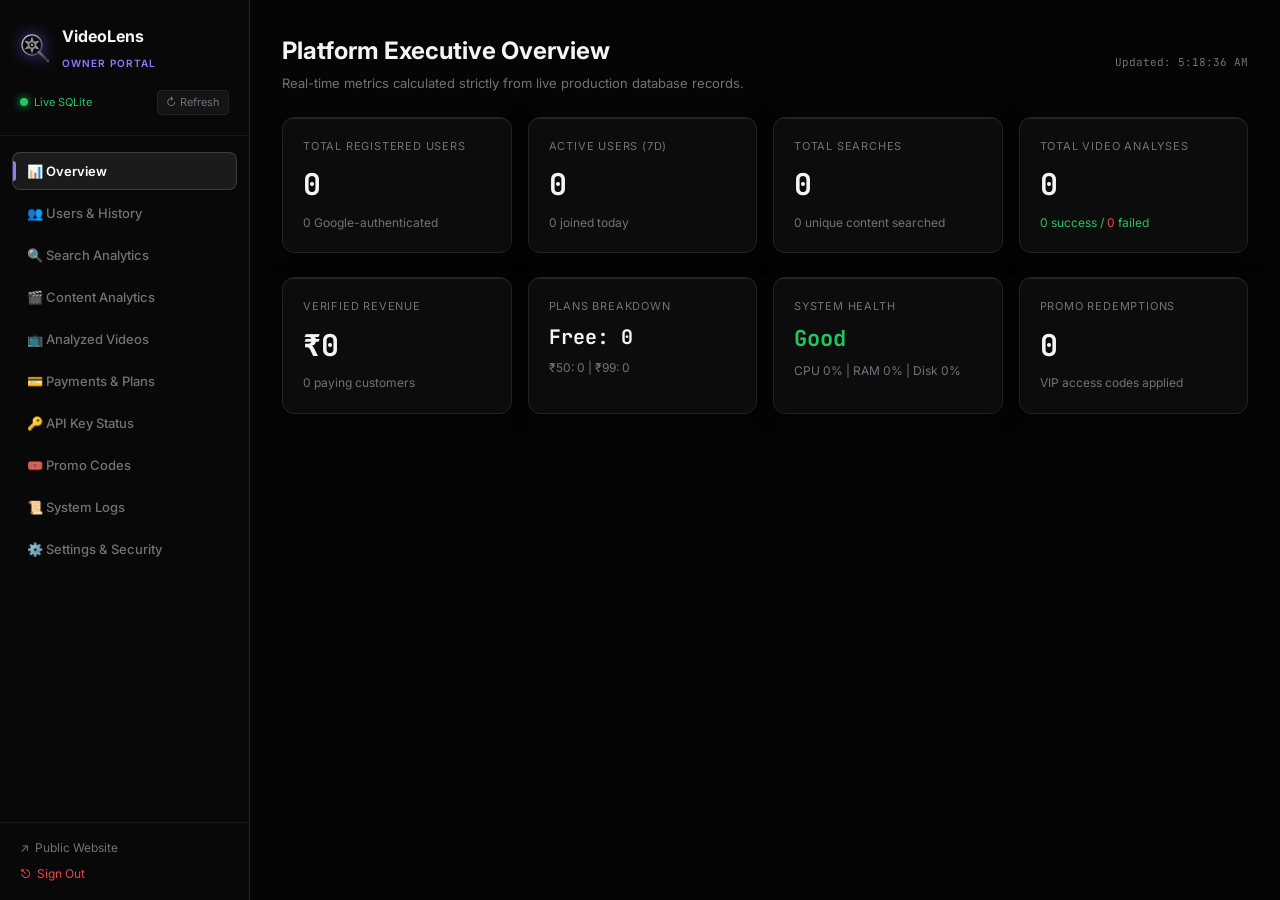
==== commit 6d9e5441: "feat: native support for direct UPI ID with dynamic QR code and mobile UPI intent launcher" ====
--- a/templates/admin.html
+++ b/templates/admin.html
@@ -409,17 +409,17 @@
 
                     <div style="margin-top:16px; display:flex; flex-direction:column; gap:12px;">
                         <div>
-                            <label style="display:block; font-size:11px; text-transform:uppercase; letter-spacing:0.8px; color:var(--text-muted); margin-bottom:6px; font-weight:600;">Your Buy Me a Coffee Profile URL</label>
+                            <label style="display:block; font-size:11px; text-transform:uppercase; letter-spacing:0.8px; color:var(--text-muted); margin-bottom:6px; font-weight:600;">Support Link (Buy Me a Coffee / Razorpay) OR Direct UPI ID</label>
                             <div style="display:flex; gap:10px; align-items:center; flex-wrap:wrap;">
-                                <input type="url" id="bmcUrlInput" placeholder="https://www.buymeacoffee.com/yourname" style="flex:1; min-width:280px; padding:10px 14px; background:var(--bg-elevated); border:1px solid var(--border-ui); border-radius:8px; color:#fff; font-size:13px; outline:none;">
-                                <button onclick="saveBmcUrl()" style="padding:10px 18px; background:#F5F5F5; border:1px solid #FFFFFF; border-radius:8px; color:#09090B; font-weight:600; font-size:13px; cursor:pointer;">Save BMC Link</button>
+                                <input type="text" id="bmcUrlInput" placeholder="e.g. username@oksbi or https://www.buymeacoffee.com/yourname" style="flex:1; min-width:280px; padding:10px 14px; background:var(--bg-elevated); border:1px solid var(--border-ui); border-radius:8px; color:#fff; font-size:13px; outline:none;">
+                                <button onclick="saveBmcUrl()" style="padding:10px 18px; background:#F5F5F5; border:1px solid #FFFFFF; border-radius:8px; color:#09090B; font-weight:600; font-size:13px; cursor:pointer;">Save Setting</button>
                                 <a id="bmcTestBtn" href="#" target="_blank" style="padding:10px 16px; background:var(--bg-elevated); border:1px solid var(--border-ui); border-radius:8px; color:var(--text-main); font-size:13px; text-decoration:none; display:inline-flex; align-items:center; gap:6px;">Test Link ↗</a>
                             </div>
                             <div id="bmcSaveStatus" style="font-size:12px; margin-top:8px; font-weight:500;"></div>
                         </div>
 
-                        <div style="padding:12px 14px; background:rgba(255,255,255,0.02); border:1px solid var(--border-subtle); border-radius:8px; font-size:12px; color:var(--text-muted);">
-                            💡 <strong>Tip for Students & Donors:</strong> When visitors click "Buy Me a Coffee" or voluntary support buttons in the footer, modal, or history page, they are directed straight to this link.
+                        <div style="padding:12px 14px; background:rgba(255,255,255,0.02); border:1px solid var(--border-subtle); border-radius:8px; font-size:12px; color:var(--text-muted); line-height:1.6;">
+                            💡 <strong>Tip for Indian Creators & Students:</strong> You can enter your direct <strong>UPI ID</strong> (e.g. <code>username@oksbi</code>, <code>mobile@paytm</code>, <code>name@ybl</code>) or a payment link (Buy Me a Coffee, Razorpay). If a UPI ID is entered, VideoLens automatically creates an <strong>instant QR code</strong>, <strong>1-click copy</strong>, and <strong>mobile UPI app launcher</strong> (GPay / PhonePe / Paytm / BHIM) so students can support directly in INR (₹) with zero fees and no foreign credit card requirement.
                         </div>
                     </div>
                 </div>
@@ -946,6 +946,15 @@
             return String(str || '').replace(/&/g, '&amp;').replace(/</g, '&lt;').replace(/>/g, '&gt;').replace(/"/g, '&quot;');
         }
 
+        function resolveSupportLink(raw) {
+            if (!raw) return '#';
+            if (raw.startsWith('http://') || raw.startsWith('https://') || raw.startsWith('upi://')) return raw;
+            if (raw.includes('@')) {
+                return `upi://pay?pa=${encodeURIComponent(raw)}&pn=VideoLens&cu=INR`;
+            }
+            return raw;
+        }
+
         async function loadSettings() {
             try {
                 const res = await fetch('/admin/api/settings');
@@ -956,7 +965,7 @@
                     bmcInput.value = data.bmc_url || '';
                 }
                 const testBtn = document.getElementById('bmcTestBtn');
-                if (testBtn) testBtn.href = data.bmc_url || '#';
+                if (testBtn) testBtn.href = resolveSupportLink(data.bmc_url);
 
                 const badge = document.getElementById('admin2faStatusBadge');
                 const disableBtn = document.getElementById('disable2faBtn');
@@ -987,24 +996,27 @@
         async function saveBmcUrl() {
             const input = document.getElementById('bmcUrlInput');
             const status = document.getElementById('bmcSaveStatus');
-            const url = (input.value || '').trim();
-            if (!url) {
-                alert('Please enter a valid Buy Me a Coffee profile URL.');
+            const val = (input.value || '').trim();
+            if (!val) {
+                alert('Please enter a valid URL or UPI ID.');
                 return;
             }
             try {
                 const res = await fetch('/admin/api/settings', {
                     method: 'POST',
                     headers: { 'Content-Type': 'application/json' },
-                    body: JSON.stringify({ bmc_url: url })
+                    body: JSON.stringify({ bmc_url: val })
                 });
                 const data = await res.json();
                 if (data.success) {
                     status.style.color = 'var(--accent-green)';
-                    status.textContent = '✓ Saved successfully! Public support buttons updated.';
+                    const isUpi = (data.bmc_url.includes('@') && !data.bmc_url.startsWith('http')) || data.bmc_url.startsWith('upi://');
+                    status.textContent = isUpi 
+                        ? '✓ Direct UPI ID saved! Mobile launcher and QR code activated for students.' 
+                        : '✓ Saved successfully! Public support buttons updated.';
                     const testBtn = document.getElementById('bmcTestBtn');
-                    if (testBtn) testBtn.href = data.bmc_url;
-                    setTimeout(() => { status.textContent = ''; }, 4000);
+                    if (testBtn) testBtn.href = resolveSupportLink(data.bmc_url);
+                    setTimeout(() => { status.textContent = ''; }, 5000);
                 }
             } catch (e) {
                 status.style.color = 'var(--accent-red)';
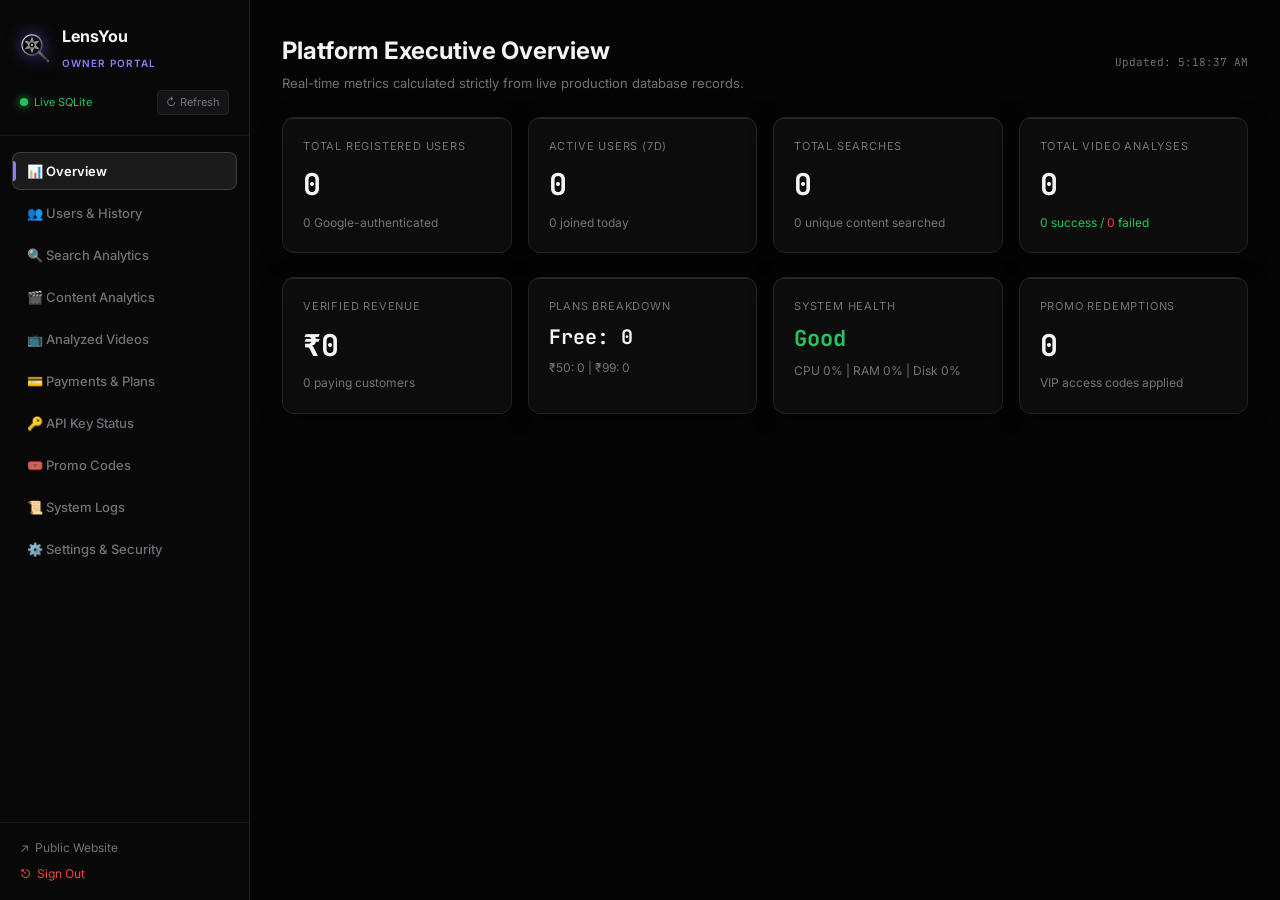
==== commit aa1ea63b: "rebrand: rename VideoLens to LensYou across all user-facing surfaces" ====
--- a/templates/admin.html
+++ b/templates/admin.html
@@ -3,7 +3,7 @@
 <head>
     <meta charset="UTF-8">
     <meta name="viewport" content="width=device-width, initial-scale=1.0">
-    <title>VideoLens — Private Owner & Admin Portal</title>
+    <title>LensYou — Private Owner &amp; Admin Portal</title>
     <link rel="icon" type="image/svg+xml" href="/static/logo.svg">
     <link rel="shortcut icon" href="/static/logo.svg">
     <link rel="stylesheet" href="/static/style.css">
@@ -82,9 +82,9 @@
         <aside class="admin-sidebar">
             <div class="admin-sidebar-header">
                 <div style="display:flex; align-items:center; gap:10px;">
-                    <img src="/static/logo.svg" alt="VideoLens" width="32" height="32" style="filter: drop-shadow(0 0 8px rgba(124,92,252,0.6));">
+                    <img src="/static/logo.svg" alt="LensYou" width="32" height="32" style="filter: drop-shadow(0 0 8px rgba(124,92,252,0.6));">
                     <div>
-                        <h2 style="font-size: 16px; font-weight: 700; margin:0;">VideoLens</h2>
+                        <h2 style="font-size: 16px; font-weight: 700; margin:0;">LensYou</h2>
                         <span style="font-size: 10px; text-transform: uppercase; color: var(--accent-purple); letter-spacing: 1px; font-weight: 600;">Owner Portal</span>
                     </div>
                 </div>
@@ -401,7 +401,7 @@
                                 <h3 style="margin:0; font-size:16px; font-weight:700;">Buy Me a Coffee Dynamic Integration</h3>
                             </div>
                             <p style="font-size:12px; color:var(--text-muted); margin:0; line-height:1.5;">
-                                Updates the target link across all voluntary tip buttons, upgrade modals, headers, and footers throughout VideoLens without restarting the server.
+                                Updates the target link across all voluntary tip buttons, upgrade modals, headers, and footers throughout LensYou without restarting the server.
                             </p>
                         </div>
                         <span class="badge badge-purple">Dynamic SQLite Setting</span>
@@ -419,7 +419,7 @@
                         </div>
 
                         <div style="padding:12px 14px; background:rgba(255,255,255,0.02); border:1px solid var(--border-subtle); border-radius:8px; font-size:12px; color:var(--text-muted); line-height:1.6;">
-                            💡 <strong>Tip for Indian Creators & Students:</strong> You can enter your direct <strong>UPI ID</strong> (e.g. <code>username@oksbi</code>, <code>mobile@paytm</code>, <code>name@ybl</code>) or a payment link (Buy Me a Coffee, Razorpay). If a UPI ID is entered, VideoLens automatically creates an <strong>instant QR code</strong>, <strong>1-click copy</strong>, and <strong>mobile UPI app launcher</strong> (GPay / PhonePe / Paytm / BHIM) so students can support directly in INR (₹) with zero fees and no foreign credit card requirement.
+                            💡 <strong>Tip for Indian Creators &amp; Students:</strong> You can enter your direct <strong>UPI ID</strong> (e.g. <code>username@oksbi</code>, <code>mobile@paytm</code>, <code>name@ybl</code>) or a payment link (Buy Me a Coffee, Razorpay). If a UPI ID is entered, LensYou automatically creates an <strong>instant QR code</strong>, <strong>1-click copy</strong>, and <strong>mobile UPI app launcher</strong> (GPay / PhonePe / Paytm / BHIM) so students can support directly in INR (₹) with zero fees and no foreign credit card requirement.
                         </div>
                     </div>
                 </div>
@@ -950,7 +950,7 @@
             if (!raw) return '#';
             if (raw.startsWith('http://') || raw.startsWith('https://') || raw.startsWith('upi://')) return raw;
             if (raw.includes('@')) {
-                return `upi://pay?pa=${encodeURIComponent(raw)}&pn=VideoLens&cu=INR`;
+                return `upi://pay?pa=${encodeURIComponent(raw)}&pn=LensYou&cu=INR`;
             }
             return raw;
         }
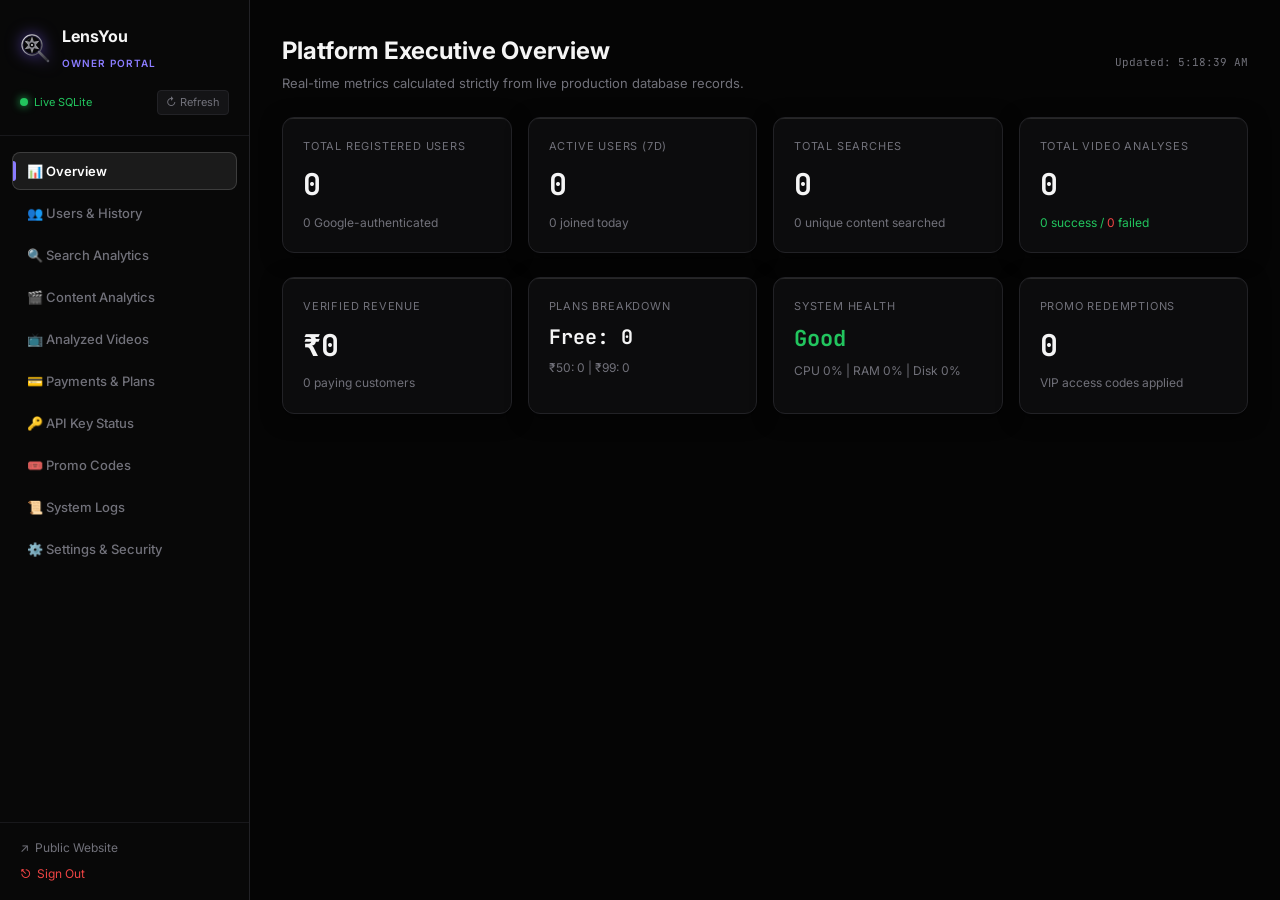
==== commit 26393e8a: "feat: resolve 4 failure chokepoints and complete admin plan management" ====
--- a/templates/admin.html
+++ b/templates/admin.html
@@ -501,6 +501,23 @@
                     </div>
                 </div>
 
+                <!-- Plan Management -->
+                <div style="background:var(--bg-elevated); border:1px solid var(--border-ui); border-radius:10px; padding:14px 16px; margin-bottom:20px; display:flex; align-items:center; justify-content:space-between; flex-wrap:wrap; gap:12px;">
+                    <div style="display:flex; align-items:center; gap:10px; flex-wrap:wrap;">
+                        <span style="font-size:12px; font-weight:600; color:var(--text-muted); text-transform:uppercase; letter-spacing:0.5px;">Account Plan:</span>
+                        <select id="inspectUserPlanSelect" style="background:var(--bg-card); border:1px solid var(--border-ui); border-radius:6px; color:#fff; padding:7px 12px; font-size:13px; outline:none;">
+                            <option value="free">Free (5 analyses)</option>
+                            <option value="pack10">₹50 Pack (15 analyses)</option>
+                            <option value="pack50">₹70 Pack (55 analyses)</option>
+                            <option value="unlimited">₹99 Unlimited (∞ Pro)</option>
+                        </select>
+                        <button id="inspectUserUpdatePlanBtn" onclick="updateUserPlanFromModal()" style="padding:7px 16px; background:#F5F5F5; border:1px solid #FFFFFF; border-radius:6px; color:#09090B; font-weight:600; font-size:13px; cursor:pointer; transition:opacity 0.2s;">
+                            Apply Plan
+                        </button>
+                    </div>
+                    <div id="inspectPlanStatus" style="font-size:12px; font-weight:500;"></div>
+                </div>
+
                 <h4 style="margin:0 0 12px 0; font-size:14px;">Account-Specific Activity Log</h4>
                 <div style="max-height: 380px; overflow-y:auto; border:1px solid var(--border-ui); border-radius:8px;">
                     <table class="admin-table">
@@ -696,6 +713,12 @@
 
                 // Find user info
                 const user = allUsersData.find(u => u.id === userId) || {};
+                currentInspectedUserId = userId;
+                const planSelect = document.getElementById('inspectUserPlanSelect');
+                if (planSelect) planSelect.value = user.plan || 'free';
+                const statusEl = document.getElementById('inspectPlanStatus');
+                if (statusEl) statusEl.textContent = '';
+
                 document.getElementById('inspectUserName').textContent = user.name || 'User Details';
                 document.getElementById('inspectUserEmail').textContent = user.email || userId;
                 document.getElementById('inspectUserAvatar').innerHTML = user.avatar_url 
@@ -733,6 +756,43 @@
 
         function closeUserModal() {
             document.getElementById('userInspectModal').classList.remove('open');
+            currentInspectedUserId = null;
+        }
+
+        async function updateUserPlanFromModal() {
+            if (!currentInspectedUserId) return;
+            const planSelect = document.getElementById('inspectUserPlanSelect');
+            const statusEl = document.getElementById('inspectPlanStatus');
+            const btn = document.getElementById('inspectUserUpdatePlanBtn');
+            const selectedPlan = planSelect.value;
+
+            btn.disabled = true;
+            statusEl.innerHTML = '<span style="color:var(--text-muted);">Updating plan...</span>';
+
+            try {
+                const res = await fetch(`/admin/api/user/${currentInspectedUserId}/plan`, {
+                    method: 'POST',
+                    headers: { 'Content-Type': 'application/json' },
+                    body: JSON.stringify({ plan: selectedPlan })
+                });
+                const data = await res.json();
+                btn.disabled = false;
+                if (res.ok && data.success) {
+                    statusEl.innerHTML = '<span style="color:var(--accent-green); font-weight:600;">✓ Plan updated</span>';
+                    const user = allUsersData.find(u => u.id === currentInspectedUserId);
+                    if (user && data.user) {
+                        user.plan = data.user.plan;
+                        user.quota_limit = data.user.quota_limit;
+                    }
+                    filterUsersTable(document.getElementById('userSearchInput')?.value || '');
+                    setTimeout(() => { if (statusEl) statusEl.textContent = ''; }, 3000);
+                } else {
+                    statusEl.innerHTML = `<span style="color:var(--accent-red); font-weight:500;">${data.error || 'Update failed'}</span>`;
+                }
+            } catch (err) {
+                btn.disabled = false;
+                statusEl.innerHTML = `<span style="color:var(--accent-red); font-weight:500;">${err.message}</span>`;
+            }
         }
 
         function renderSearchAnalytics(data) {
--- a/static/style.css
+++ b/static/style.css
@@ -1,5 +1,5 @@
 /* ==========================================================================
-   VIDEOLENS INTELLIGENCE PLATFORM — MASTER DESIGN SYSTEM
+   LENSYOU INTELLIGENCE PLATFORM - MASTER DESIGN SYSTEM
    Direction: Black & Smoked Glass, Quiet Luxury, Deliberate Motion
    90% Black/Graphite/White • 5-8% Semantic Status • 2-5% Subtle Accent
    ========================================================================== */
@@ -4149,21 +4149,28 @@
 }
 
 .upgrade-plan-btn.btn-warning-plan {
-  background: var(--warning);
-  color: #000;
+  background: #F59E0B !important;
+  color: #000000 !important;
+  font-weight: 700 !important;
 }
 
 .upgrade-plan-btn.btn-primary-plan {
-  background: var(--purple-primary);
+  background: #7C5CFC !important;
+  color: #FFFFFF !important;
+  font-weight: 700 !important;
 }
 
 .upgrade-plan-btn.btn-gradient-plan {
-  background: var(--gradient-cta);
+  background: linear-gradient(135deg, #6366F1 0%, #8B5CF6 50%, #EC4899 100%) !important;
+  color: #FFFFFF !important;
+  font-weight: 700 !important;
+  box-shadow: 0 4px 16px rgba(139, 92, 246, 0.45) !important;
+  border: 1px solid rgba(255, 255, 255, 0.25) !important;
 }
 
 .upgrade-plan-btn:hover {
-  filter: brightness(1.1);
-  transform: translateY(-1px);
+  filter: brightness(1.15) !important;
+  transform: translateY(-2px) !important;
 }
 
 .upgrade-redeem-box {
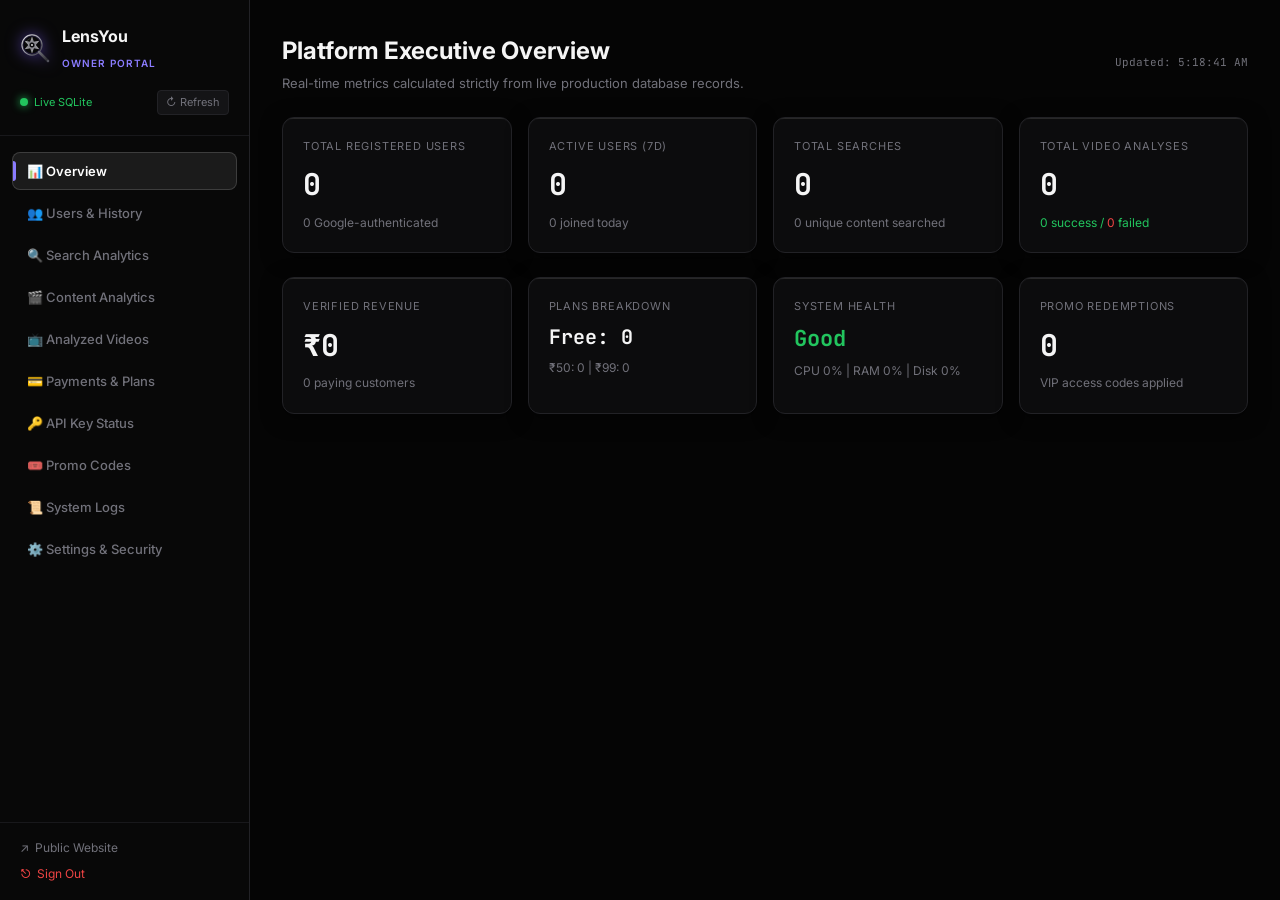
==== commit fcf096b9: "fix(boost): add quick-share options, dynamic social cards, instant cache bypass, and slash normaliza" ====
--- a/templates/admin.html
+++ b/templates/admin.html
@@ -678,7 +678,7 @@
             }
 
             tbody.innerHTML = filtered.map(u => {
-                const planBadge = u.plan === 'unlimited' ? 'badge-purple' : (u.plan === 'pack10' ? 'badge-blue' : '');
+                const planBadge = u.plan === 'unlimited' ? 'badge-purple' : (u.plan === 'pack10' ? 'badge-blue' : (u.plan === 'pack50' ? 'badge-green' : ''));
                 const tsJoined = u.created_at ? u.created_at.slice(0, 10) : '—';
                 const tsActive = u.last_active ? u.last_active.slice(0, 16).replace('T', ' ') : '—';
                 return `
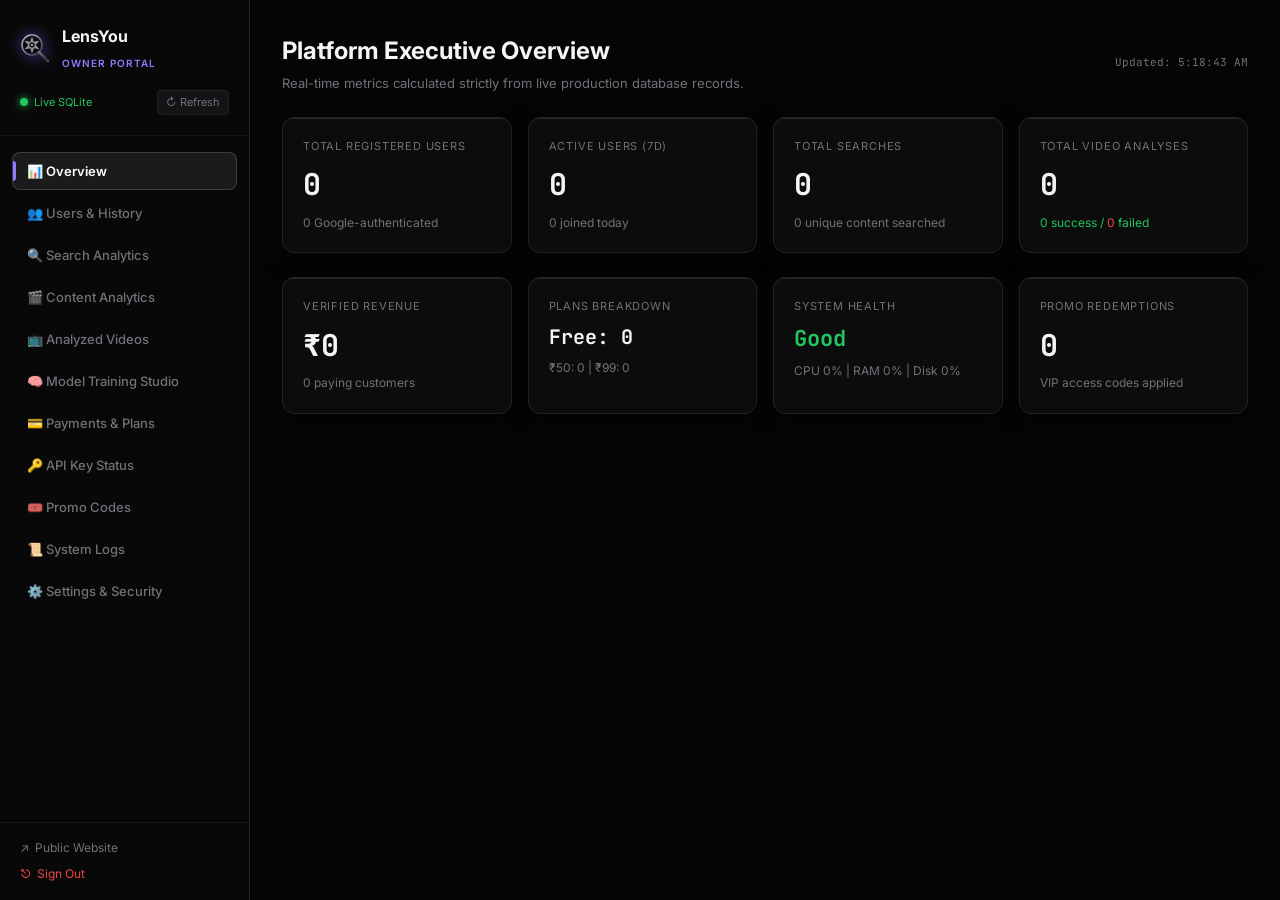
==== commit f0b921a1: "feat: enhance copilot accuracy with RAG, training pipeline with youtube data, synchronized video pla" ====
--- a/templates/admin.html
+++ b/templates/admin.html
@@ -93,7 +93,7 @@
                         <span class="pulse-dot"></span>
                         <span>Live SQLite</span>
                     </div>
-                    <button onclick="loadAdminDashboard()" style="background:var(--bg-elevated); border:1px solid var(--border-ui); color:var(--text-muted); font-size:11px; cursor:pointer; padding:3px 8px; border-radius:4px;" title="Refresh now">↻ Refresh</button>
+                    <button onclick="loadAdminDashboard(); loadTrainingStudio()" style="background:var(--bg-elevated); border:1px solid var(--border-ui); color:var(--text-muted); font-size:11px; cursor:pointer; padding:3px 8px; border-radius:4px;" title="Refresh now">↻ Refresh</button>
                 </div>
             </div>
 
@@ -103,6 +103,7 @@
                 <button class="side-nav-btn" onclick="switchAdminTab('search', this)">🔍 Search Analytics</button>
                 <button class="side-nav-btn" onclick="switchAdminTab('content', this)">🎬 Content Analytics</button>
                 <button class="side-nav-btn" onclick="switchAdminTab('videos', this)">📺 Analyzed Videos</button>
+                <button class="side-nav-btn" onclick="switchAdminTab('training', this)">🧠 Model Training Studio</button>
                 <button class="side-nav-btn" onclick="switchAdminTab('payments', this)">💳 Payments & Plans</button>
                 <button class="side-nav-btn" onclick="switchAdminTab('keys', this)">🔑 API Key Status</button>
                 <button class="side-nav-btn" onclick="switchAdminTab('codes', this)">🎟️ Promo Codes</button>
@@ -461,6 +462,83 @@
                                 <li>Enter the 6-digit verification code to confirm and lock down the Admin Portal.</li>
                             </ol>
                         </div>
+                    </div>
+                </div>
+            </div>
+
+        
+            <!-- MODEL TRAINING & FINE-TUNING STUDIO TAB -->
+            <div id="tab-training" class="panel">
+                <div style="display:flex; justify-content:space-between; align-items:center; margin-bottom:24px;">
+                    <div>
+                        <h1 style="font-size:24px; font-weight:700; margin:0 0 4px 0;">🧠 Model Training &amp; Exemplar Studio</h1>
+                        <p style="font-size:13px; color:var(--text-muted); margin:0;">Train the extraction engine and export fine-tuning datasets from actual analyzed YouTube links.</p>
+                    </div>
+                    <div style="display:flex; gap:10px;">
+                        <a href="/admin/api/training/export/gemini" class="side-nav-btn" style="background:linear-gradient(135deg, #4285F4 0%, #34A853 100%); color:#fff; font-weight:600; text-decoration:none; padding:8px 14px; border-radius:6px; display:inline-flex; align-items:center; gap:6px;">
+                            <span>📥</span> Export Gemini JSONL
+                        </a>
+                        <a href="/admin/api/training/export/openai" class="side-nav-btn" style="background:#18181b; border:1px solid #27272a; color:#e4e4e7; font-weight:600; text-decoration:none; padding:8px 14px; border-radius:6px; display:inline-flex; align-items:center; gap:6px;">
+                            <span>📥</span> Export OpenAI/LoRA
+                        </a>
+                    </div>
+                </div>
+
+                <!-- Training Metrics Cards -->
+                <div class="stats-grid-top">
+                    <div class="stat-card">
+                        <div class="stat-lbl">Active Training Exemplars</div>
+                        <div class="stat-val" id="statTrainSamples">0</div>
+                        <div class="stat-sub">Curated YouTube intelligence pairs</div>
+                    </div>
+                    <div class="stat-card">
+                        <div class="stat-lbl">Estimated Training Tokens</div>
+                        <div class="stat-val" id="statTrainTokens">0</div>
+                        <div class="stat-sub">SFT token budget ready</div>
+                    </div>
+                    <div class="stat-card">
+                        <div class="stat-lbl">Domain Diversity</div>
+                        <div class="stat-val" id="statTrainCategories">0</div>
+                        <div class="stat-sub">Active content categories</div>
+                    </div>
+                </div>
+
+                <!-- Add Video to Training Store Form -->
+                <div class="glass-card">
+                    <h3 style="margin-top:0; font-size:16px;">➕ Add Analyzed YouTube Video to Training Set</h3>
+                    <p style="font-size:13px; color:var(--text-muted); margin-bottom:16px;">Select any previously analyzed video or enter its YouTube Video ID to convert its verified transcript and intelligence dossier into a training exemplar.</p>
+                    <form onsubmit="handleAddToTraining(event)" style="display:flex; gap:12px; flex-wrap:wrap;">
+                        <input type="text" id="trainVideoInput" placeholder="YouTube URL or Video ID (e.g. dQw4w9WgXcQ)" required style="flex:2; min-width:240px; padding:10px 14px; background:#080808; border:1px solid var(--border-ui); border-radius:6px; color:#fff; font-size:13px;">
+                        <input type="text" id="trainNotesInput" placeholder="Curator Notes / Benchmark Tag (optional)" style="flex:2; min-width:200px; padding:10px 14px; background:#080808; border:1px solid var(--border-ui); border-radius:6px; color:#fff; font-size:13px;">
+                        <button type="submit" style="background:var(--accent-purple); color:#fff; border:none; padding:10px 20px; border-radius:6px; font-weight:600; cursor:pointer; font-size:13px;">
+                            Add to Training
+                        </button>
+                    </form>
+                </div>
+
+                <!-- Exemplar Samples Table -->
+                <div class="glass-card">
+                    <div style="display:flex; justify-content:space-between; align-items:center; margin-bottom:16px;">
+                        <h3 style="margin:0; font-size:16px;">📚 Curated Training Exemplars</h3>
+                        <button onclick="loadTrainingStudio()" style="background:transparent; border:1px solid var(--border-ui); color:var(--text-muted); padding:4px 10px; border-radius:4px; font-size:12px; cursor:pointer;">↻ Refresh</button>
+                    </div>
+                    <div style="overflow-x:auto;">
+                        <table class="admin-table">
+                            <thead>
+                                <tr>
+                                    <th>Video Title</th>
+                                    <th>Category</th>
+                                    <th>Duration</th>
+                                    <th>Word Count</th>
+                                    <th>Verified Assets</th>
+                                    <th>Added At</th>
+                                    <th>Actions</th>
+                                </tr>
+                            </thead>
+                            <tbody id="trainingTableBody">
+                                <tr><td colspan="7" style="text-align:center; color:var(--text-muted);">Loading training exemplars...</td></tr>
+                            </tbody>
+                        </table>
                     </div>
                 </div>
             </div>
--- a/static/style.css
+++ b/static/style.css
@@ -4348,3 +4348,493 @@
     opacity: 1;
   }
 }
+
+/* --------------------------------------------------------------------------
+   Shared Dossier High-Converting Sticky Top Bar
+   -------------------------------------------------------------------------- */
+.shared-dossier-sticky-bar {
+  position: sticky;
+  top: 0;
+  z-index: 1000;
+  width: 100%;
+  background: linear-gradient(90deg, #18112C 0%, #2A174E 40%, #151124 100%);
+  border-bottom: 1px solid rgba(139, 124, 255, 0.35);
+  box-shadow: 0 4px 24px rgba(0, 0, 0, 0.6);
+  padding: 10px 20px;
+  display: flex;
+  align-items: center;
+  justify-content: space-between;
+  gap: 16px;
+  animation: slideDownBanner 0.35s cubic-bezier(0.16, 1, 0.3, 1);
+}
+
+@keyframes slideDownBanner {
+  from {
+    transform: translateY(-100%);
+    opacity: 0;
+  }
+  to {
+    transform: translateY(0);
+    opacity: 1;
+  }
+}
+
+.shared-dossier-banner-inner {
+  display: flex;
+  align-items: center;
+  gap: 14px;
+  flex: 1;
+  justify-content: center;
+  flex-wrap: wrap;
+}
+
+.shared-banner-text {
+  font-size: 13px;
+  font-weight: 600;
+  color: #F5F5F5;
+  letter-spacing: -0.01em;
+}
+
+.shared-banner-cta-btn {
+  display: inline-flex;
+  align-items: center;
+  gap: 6px;
+  background: linear-gradient(135deg, #8B7CFF 0%, #6366F1 100%);
+  color: #FFFFFF;
+  border: 1px solid rgba(255, 255, 255, 0.3);
+  padding: 7px 18px;
+  border-radius: 9999px;
+  font-size: 12px;
+  font-weight: 700;
+  cursor: pointer;
+  box-shadow: 0 2px 12px rgba(139, 124, 255, 0.4);
+  transition: all 0.2s ease;
+  white-space: nowrap;
+}
+
+.shared-banner-cta-btn:hover {
+  transform: translateY(-1px) scale(1.02);
+  box-shadow: 0 4px 18px rgba(139, 124, 255, 0.6);
+  background: linear-gradient(135deg, #9D91FF 0%, #7579FF 100%);
+}
+
+.shared-banner-close {
+  background: transparent;
+  border: none;
+  color: var(--text-muted);
+  font-size: 16px;
+  cursor: pointer;
+  padding: 4px 8px;
+  border-radius: 4px;
+  transition: color 0.15s ease;
+}
+
+.shared-banner-close:hover {
+  color: var(--text-primary);
+}
+
+/* --------------------------------------------------------------------------
+   Features ChatGPT Cannot Do Showcase
+   -------------------------------------------------------------------------- */
+.features-vs-chatgpt-section {
+  width: 100%;
+  margin-top: 56px;
+  margin-bottom: 24px;
+  text-align: center;
+}
+
+.section-tag-badge {
+  display: inline-flex;
+  align-items: center;
+  gap: 6px;
+  padding: 4px 12px;
+  background: rgba(139, 124, 255, 0.1);
+  border: 1px solid rgba(139, 124, 255, 0.25);
+  border-radius: 9999px;
+  font-size: 11px;
+  font-weight: 700;
+  letter-spacing: 0.08em;
+  color: var(--accent-primary);
+  text-transform: uppercase;
+  margin-bottom: 12px;
+}
+
+.section-heading {
+  font-size: 26px;
+  font-weight: 800;
+  color: var(--text-primary);
+  margin-bottom: 8px;
+  letter-spacing: -0.02em;
+}
+
+.section-subheading {
+  font-size: 14px;
+  color: var(--text-secondary);
+  max-width: 620px;
+  margin: 0 auto 28px auto;
+  line-height: 1.5;
+}
+
+.chatgpt-diff-grid {
+  display: grid;
+  grid-template-columns: repeat(auto-fit, minmax(240px, 1fr));
+  gap: 16px;
+  text-align: left;
+}
+
+.diff-card {
+  background: var(--surface-card);
+  border: 1px solid var(--border);
+  border-radius: var(--radius-card);
+  padding: 22px;
+  display: flex;
+  flex-direction: column;
+  position: relative;
+  transition: transform 0.2s ease, border-color 0.2s ease, box-shadow 0.2s ease;
+}
+
+.diff-card:hover {
+  transform: translateY(-3px);
+  border-color: rgba(139, 124, 255, 0.4);
+  box-shadow: 0 12px 32px rgba(0, 0, 0, 0.45);
+}
+
+.diff-card-badge {
+  font-size: 10px;
+  font-weight: 700;
+  letter-spacing: 0.06em;
+  color: var(--accent-primary);
+  text-transform: uppercase;
+  margin-bottom: 10px;
+}
+
+.diff-card-icon {
+  font-size: 28px;
+  margin-bottom: 12px;
+}
+
+.diff-card-title {
+  font-size: 16px;
+  font-weight: 700;
+  color: var(--text-primary);
+  margin: 0 0 8px 0;
+  letter-spacing: -0.01em;
+}
+
+.diff-card-desc {
+  font-size: 12.5px;
+  color: var(--text-secondary);
+  line-height: 1.55;
+  margin: 0 0 16px 0;
+  flex: 1;
+}
+
+.diff-card-desc kbd {
+  background: rgba(255, 255, 255, 0.1);
+  border: 1px solid rgba(255, 255, 255, 0.2);
+  border-radius: 4px;
+  padding: 1px 5px;
+  font-size: 11px;
+  font-family: var(--font-mono, monospace);
+  color: #FFFFFF;
+}
+
+.diff-pill {
+  display: inline-flex;
+  align-items: center;
+  font-size: 11px;
+  font-weight: 600;
+  color: #EF4444;
+  background: rgba(239, 68, 68, 0.1);
+  border: 1px solid rgba(239, 68, 68, 0.22);
+  padding: 4px 10px;
+  border-radius: 6px;
+  width: fit-content;
+}
+
+/* --------------------------------------------------------------------------
+   Target High-Stakes Video Consumers Section
+   -------------------------------------------------------------------------- */
+.target-segments-section {
+  width: 100%;
+  margin-top: 48px;
+  margin-bottom: 32px;
+  text-align: center;
+}
+
+.segments-grid {
+  display: grid;
+  grid-template-columns: repeat(auto-fit, minmax(290px, 1fr));
+  gap: 18px;
+  text-align: left;
+}
+
+.segment-card {
+  background: var(--surface-card);
+  border: 1px solid var(--border);
+  border-radius: var(--radius-card);
+  padding: 24px;
+  display: flex;
+  flex-direction: column;
+  cursor: pointer;
+  transition: all 0.22s ease;
+  position: relative;
+}
+
+.segment-card:hover {
+  transform: translateY(-3px);
+  border-color: rgba(139, 124, 255, 0.45);
+  box-shadow: 0 12px 32px rgba(139, 124, 255, 0.12);
+}
+
+.segment-header {
+  display: flex;
+  align-items: center;
+  gap: 10px;
+  margin-bottom: 14px;
+}
+
+.segment-icon {
+  font-size: 24px;
+}
+
+.segment-title {
+  font-size: 16px;
+  font-weight: 700;
+  color: var(--text-primary);
+}
+
+.segment-pain, .segment-why {
+  font-size: 12px;
+  line-height: 1.5;
+  color: var(--text-secondary);
+  margin-bottom: 12px;
+}
+
+.segment-label {
+  font-weight: 700;
+  color: var(--text-primary);
+  display: block;
+  font-size: 11px;
+  text-transform: uppercase;
+  letter-spacing: 0.04em;
+  margin-bottom: 2px;
+}
+
+.segment-cta-btn {
+  margin-top: auto;
+  width: 100%;
+  padding: 9px 14px;
+  background: rgba(255, 255, 255, 0.05);
+  border: 1px solid var(--border-hover);
+  border-radius: var(--radius-btn);
+  color: var(--text-primary);
+  font-size: 12px;
+  font-weight: 600;
+  cursor: pointer;
+  transition: all 0.18s ease;
+  text-align: center;
+}
+
+.segment-card:hover .segment-cta-btn {
+  background: var(--accent-primary);
+  color: #FFFFFF;
+  border-color: var(--accent-primary);
+}
+
+/* Bloom's Taxonomy Quiz Badge */
+.quiz-bloom-badge {
+  display: inline-flex;
+  align-items: center;
+  gap: 4px;
+  padding: 3px 10px;
+  background: rgba(139, 92, 246, 0.16);
+  border: 1px solid rgba(139, 92, 246, 0.38);
+  border-radius: 9999px;
+  font-size: 11px;
+  font-weight: 700;
+  color: #A78BFA;
+  letter-spacing: 0.02em;
+}
+
+/* In-App Retention & Spaced Repetition Notification Banner */
+.retention-alert-banner {
+  width: 100%;
+  margin-bottom: 20px;
+  background: linear-gradient(90deg, rgba(30, 27, 75, 0.9) 0%, rgba(46, 16, 101, 0.9) 100%);
+  border: 1px solid rgba(139, 92, 246, 0.35);
+  border-radius: 12px;
+  padding: 12px 18px;
+  display: flex;
+  align-items: center;
+  justify-content: space-between;
+  gap: 14px;
+  box-shadow: 0 4px 20px rgba(0, 0, 0, 0.4);
+  animation: slideDownBanner 0.3s ease-out;
+}
+
+.retention-banner-content {
+  display: flex;
+  align-items: center;
+  gap: 12px;
+  flex: 1;
+}
+
+.retention-banner-icon {
+  font-size: 20px;
+  flex-shrink: 0;
+}
+
+.retention-banner-text-group {
+  display: flex;
+  flex-direction: column;
+  gap: 2px;
+}
+
+.retention-banner-text-group strong {
+  font-size: 13px;
+  font-weight: 700;
+  color: #F5F5F5;
+}
+
+.retention-banner-text-group span {
+  font-size: 11.5px;
+  color: var(--text-secondary);
+}
+
+.retention-banner-actions {
+  display: flex;
+  align-items: center;
+  gap: 10px;
+  flex-shrink: 0;
+}
+
+.retention-btn-action {
+  display: inline-flex;
+  align-items: center;
+  padding: 6px 14px;
+  background: linear-gradient(135deg, #8B5CF6 0%, #6366F1 100%);
+  color: #FFFFFF;
+  border-radius: 9999px;
+  font-size: 11.5px;
+  font-weight: 700;
+  text-decoration: none;
+  transition: opacity 0.15s ease;
+}
+
+.retention-btn-action:hover {
+  opacity: 0.92;
+}
+
+.retention-btn-dismiss {
+  background: transparent;
+  border: none;
+  color: var(--text-muted);
+  font-size: 14px;
+  cursor: pointer;
+  padding: 4px 6px;
+  border-radius: 4px;
+}
+
+.retention-btn-dismiss:hover {
+  color: var(--text-primary);
+}
+
+/* Mobile Responsiveness for Sticky Shared Banner & Retention */
+@media (max-width: 640px) {
+  .shared-dossier-sticky-bar {
+    padding: 8px 12px;
+    gap: 8px;
+  }
+  .shared-banner-text {
+    font-size: 11.5px;
+    text-align: center;
+    line-height: 1.35;
+  }
+  .shared-banner-cta-btn {
+    padding: 5px 12px;
+    font-size: 11px;
+  }
+  .retention-alert-banner {
+    flex-direction: column;
+    align-items: flex-start;
+    padding: 10px 14px;
+  }
+  .retention-banner-actions {
+    width: 100%;
+    justify-content: space-between;
+    margin-top: 6px;
+  }
+}
+
+
+
+/* --- Embedded Player Box & Quotes Styling --- */
+.embedded-player-box {
+  border-radius: 12px;
+  overflow: hidden;
+  border: 1px solid rgba(255, 255, 255, 0.12);
+  background: #080808;
+  box-shadow: 0 12px 32px rgba(0, 0, 0, 0.7);
+  transition: all 0.25s ease;
+}
+
+.embedded-player-bar {
+  display: flex;
+  justify-content: space-between;
+  align-items: center;
+  padding: 10px 16px;
+  background: #121214;
+  border-bottom: 1px solid #27272a;
+}
+
+.quotes-grid {
+  display: grid;
+  grid-template-columns: repeat(auto-fit, minmax(320px, 1fr));
+  gap: 16px;
+}
+
+.quote-card {
+  background: rgba(255, 255, 255, 0.02);
+  border: 1px solid rgba(255, 255, 255, 0.08);
+  border-left: 3px solid #8B5CF6;
+  border-radius: 10px;
+  padding: 16px 18px;
+  display: flex;
+  flex-direction: column;
+  justify-content: space-between;
+  transition: all 0.2s ease;
+}
+
+.quote-card:hover {
+  border-color: rgba(255, 255, 255, 0.2);
+  border-left-color: #A78BFA;
+  transform: translateY(-2px);
+  box-shadow: 0 6px 20px rgba(0, 0, 0, 0.4);
+}
+
+.quote-body {
+  font-size: 14px;
+  font-style: italic;
+  line-height: 1.5;
+  color: #F5F5F5;
+  margin-bottom: 10px;
+}
+
+.quote-meta {
+  display: flex;
+  align-items: center;
+  gap: 8px;
+  font-size: 12px;
+  color: #A1A1AA;
+}
+
+.quote-speaker {
+  font-weight: 600;
+  color: #A78BFA;
+}
+
+.quote-context {
+  color: #71717A;
+  font-size: 11px;
+}
